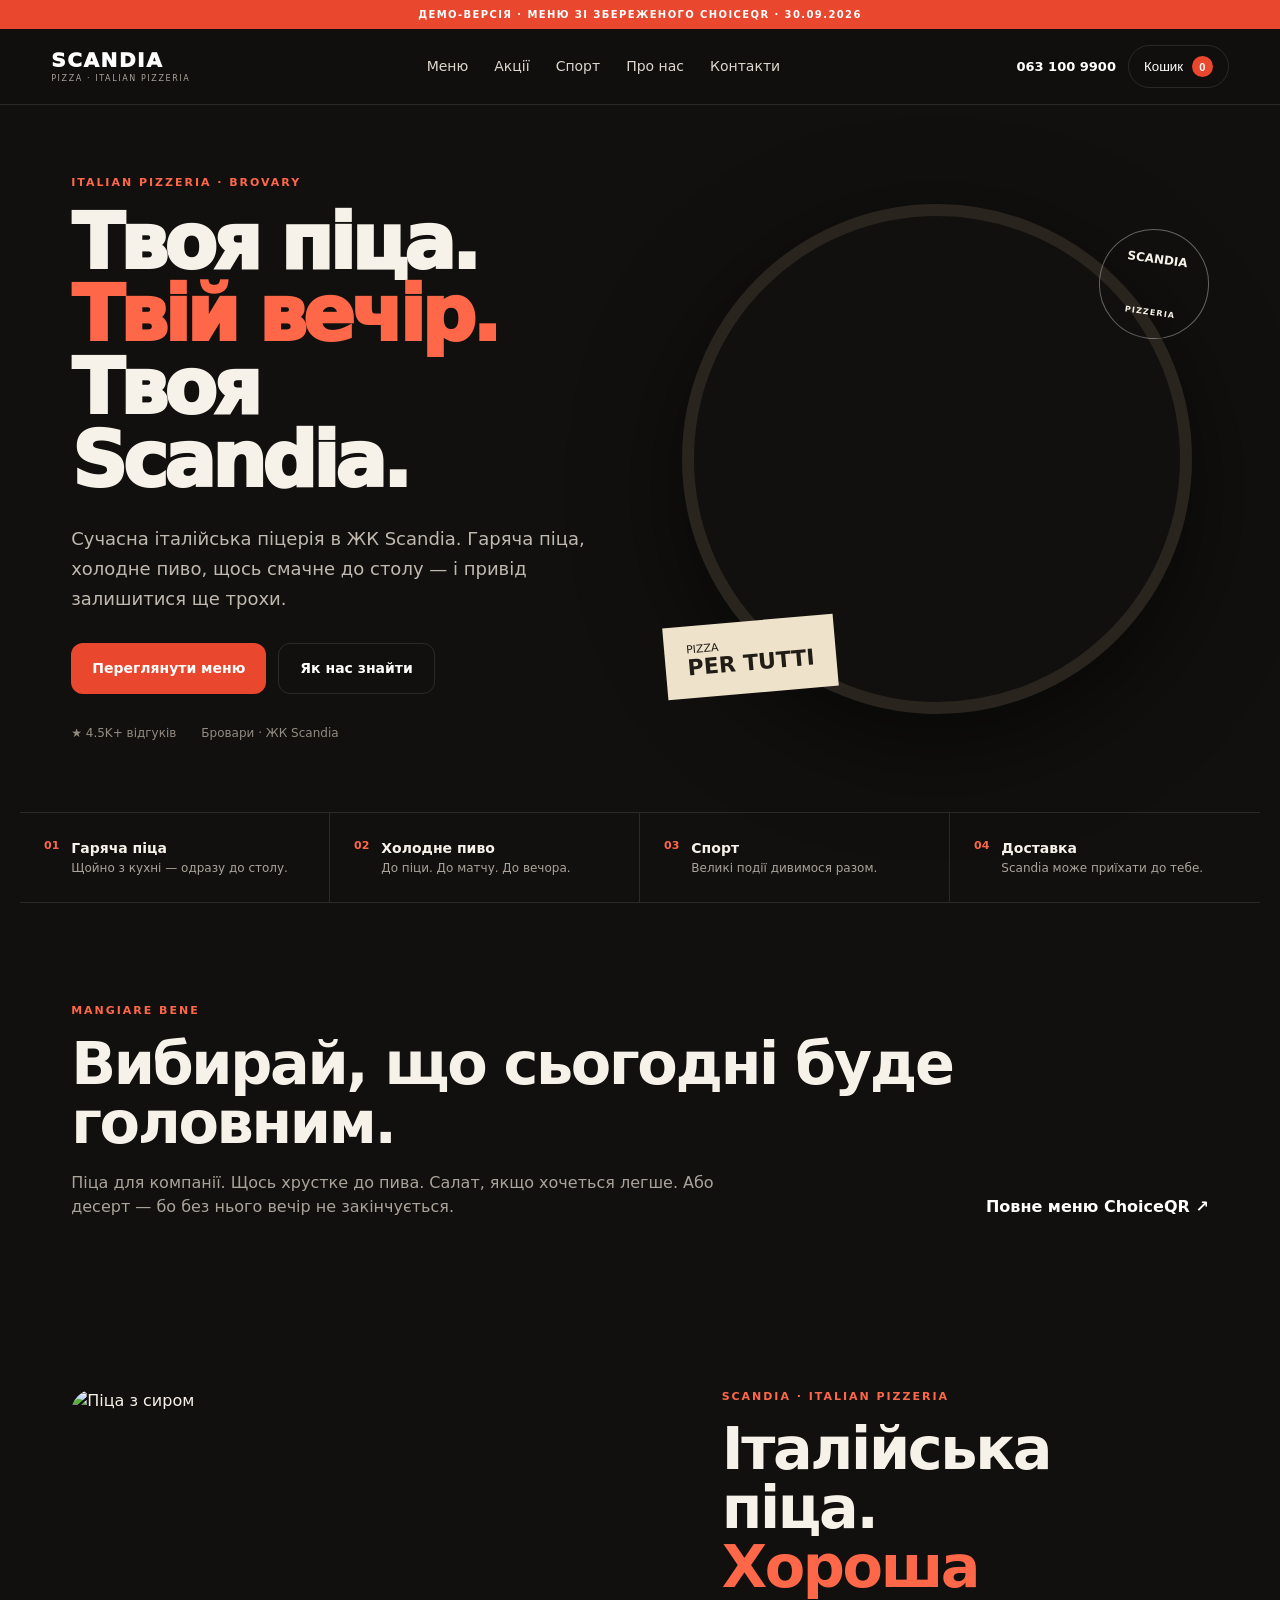
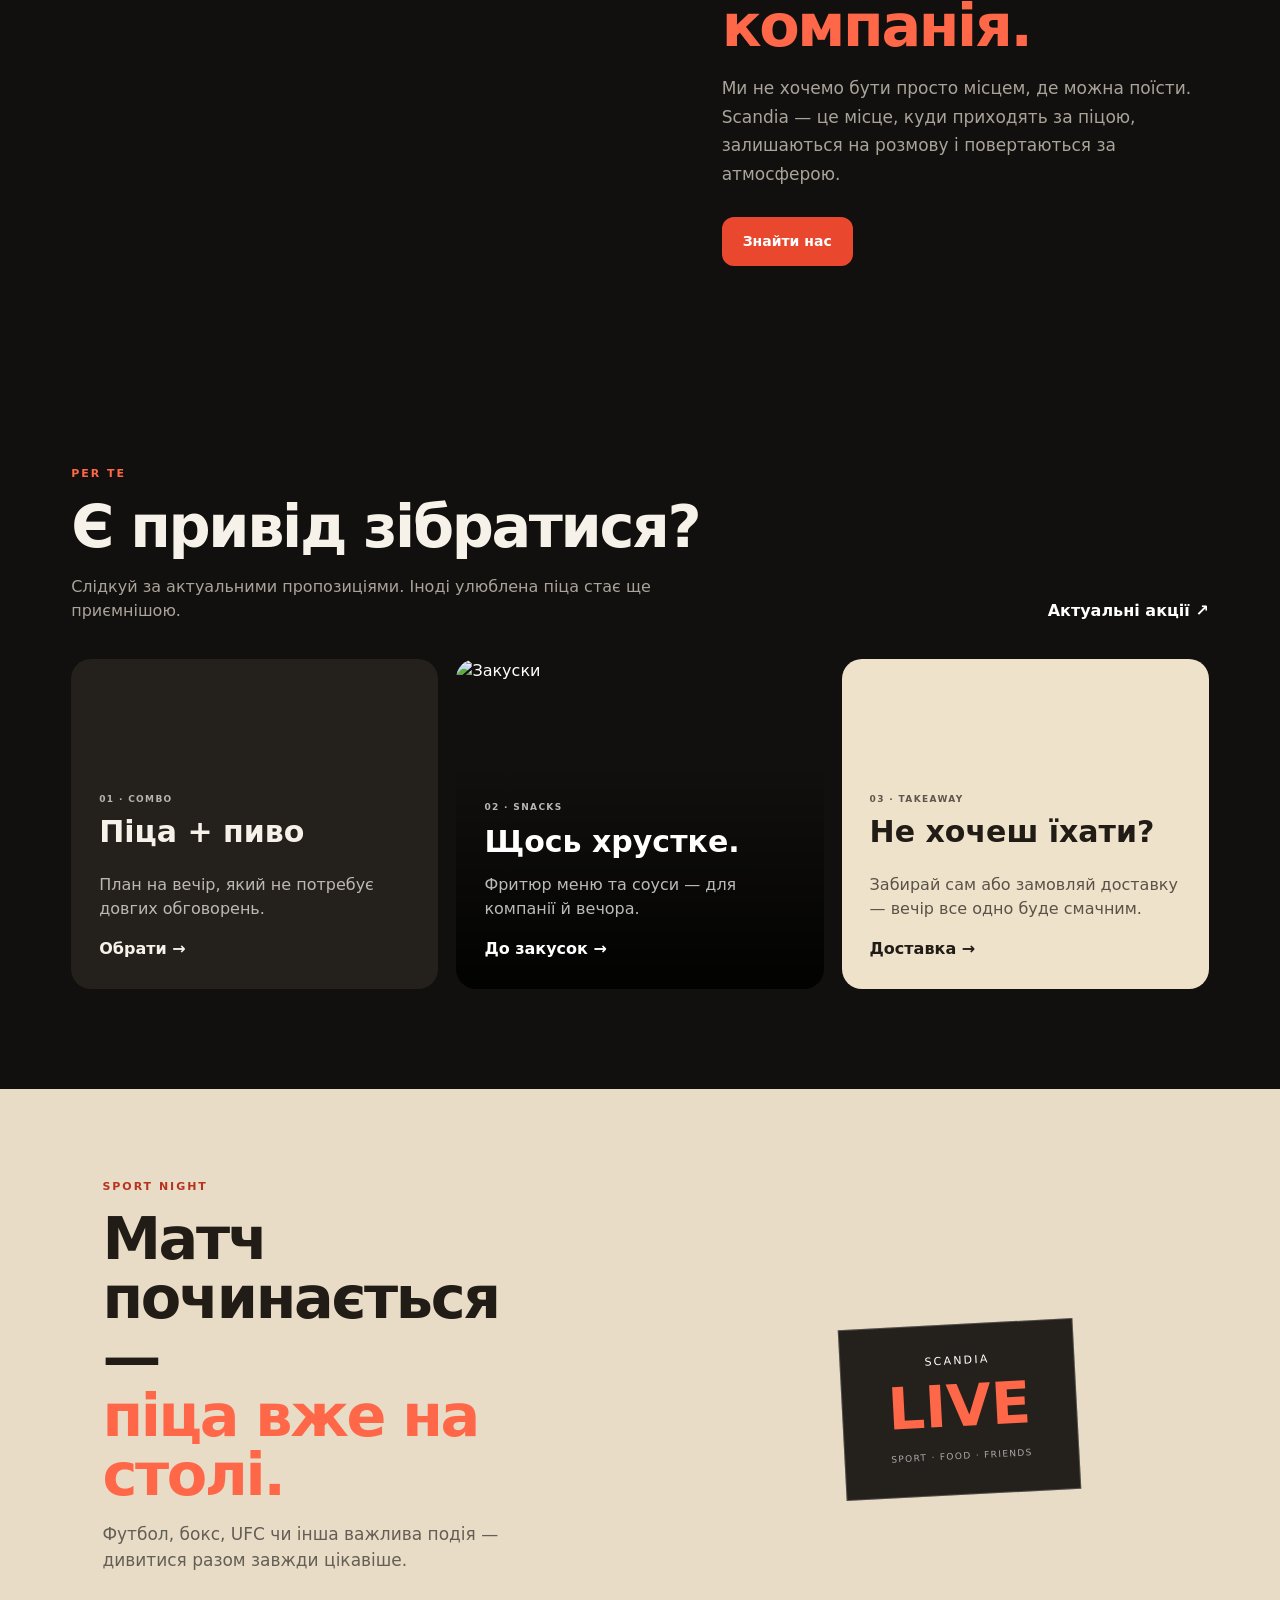
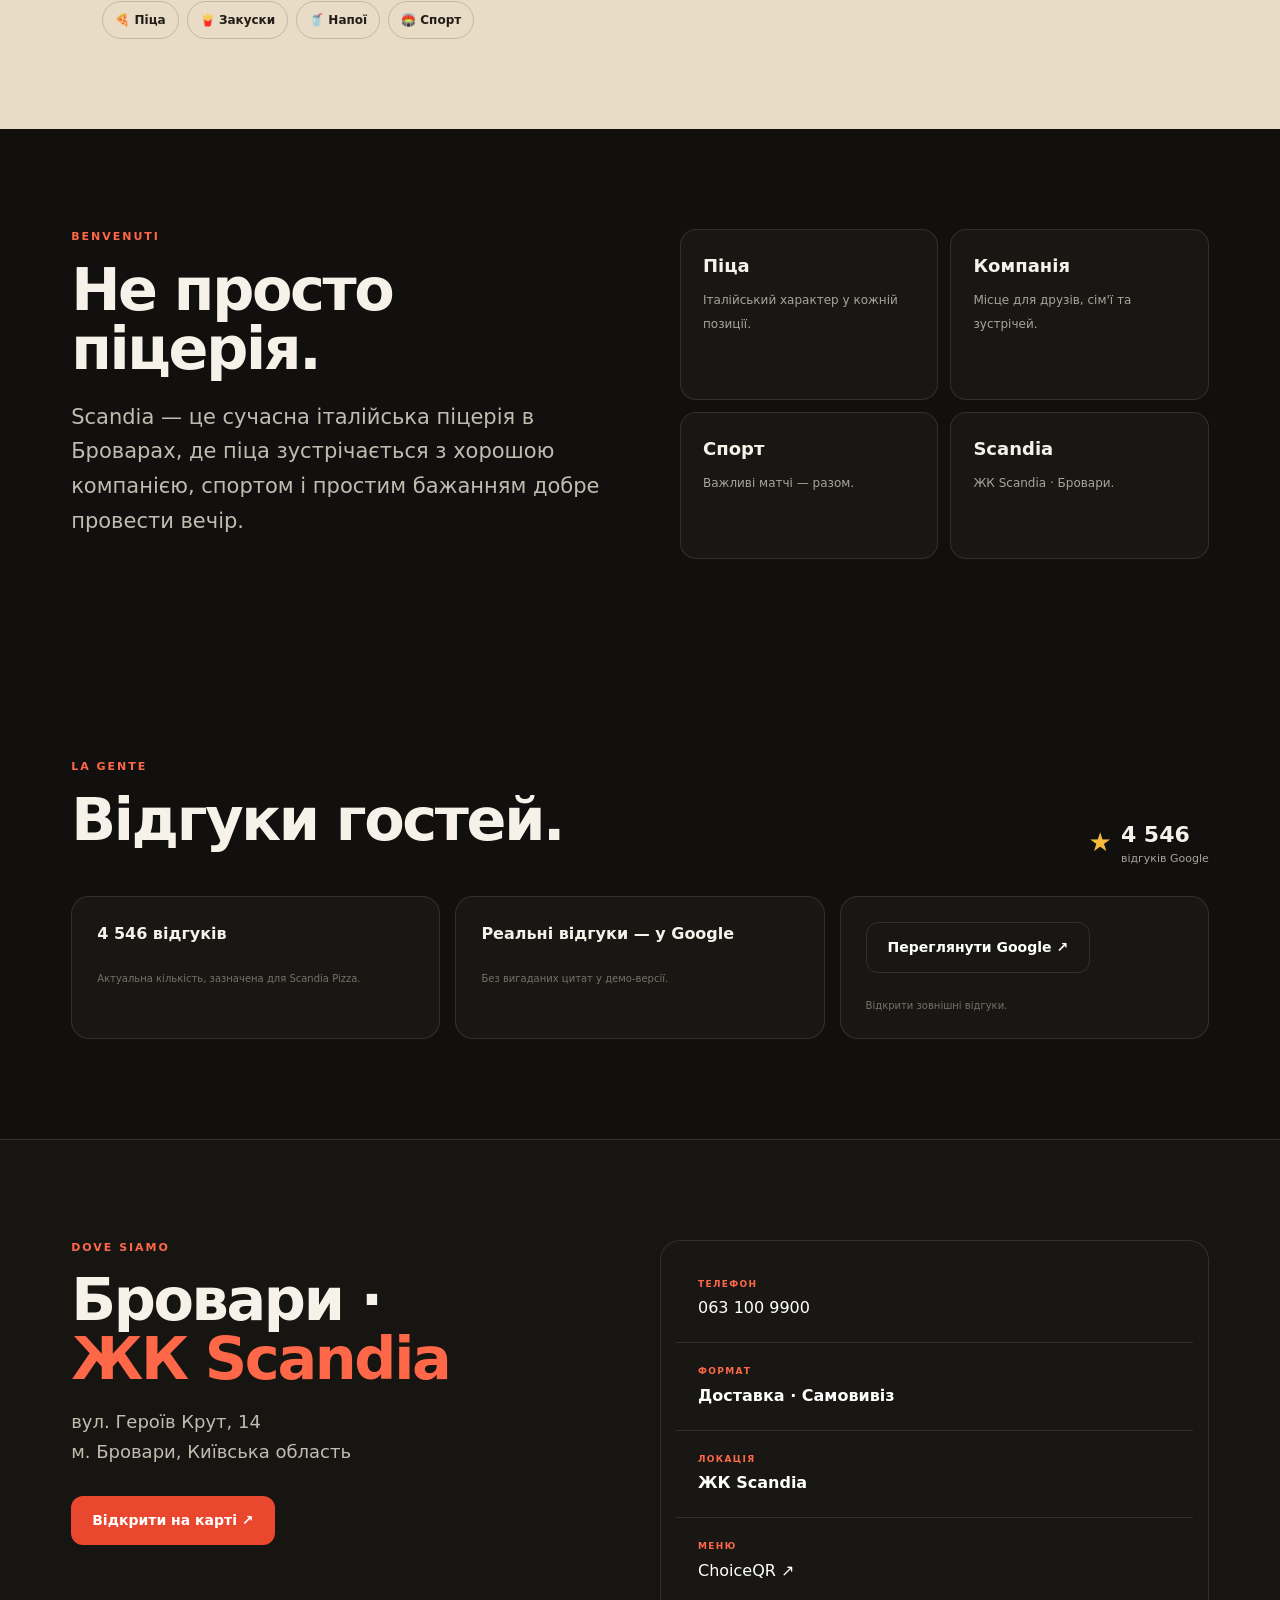
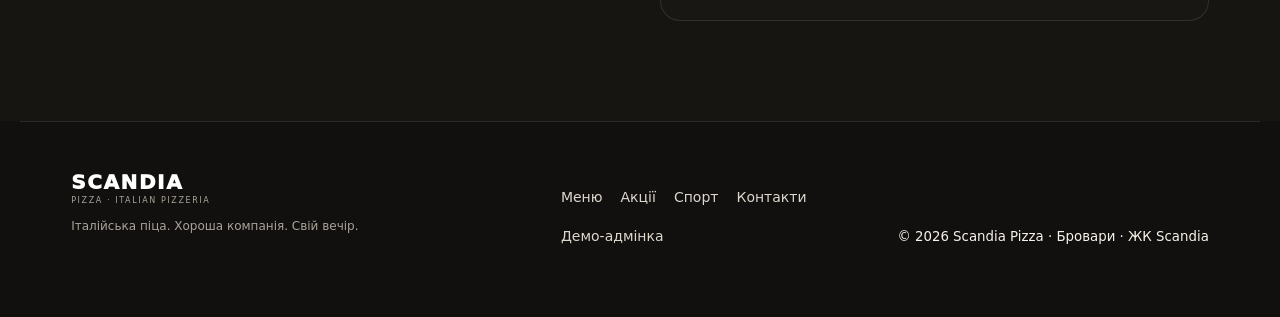
==== index.html @ dc766ed6 "Initial v5 functional demo" ====
<!doctype html>
<html lang="uk">
<head>
<meta charset="utf-8">
<meta name="viewport" content="width=device-width,initial-scale=1">
<meta name="description" content="Scandia Pizza — сучасна італійська піцерія в ЖК Scandia, Бровари. Піца, закуски, пиво, напої, доставка та самовивіз.">
<meta name="theme-color" content="#11100e">
<meta property="og:title" content="Scandia Pizza — італійська піцерія в Броварах">
<meta property="og:description" content="Італійська піца. Хороша компанія. Свій вечір.">
<title>Scandia Pizza — італійська піцерія · Бровари · ЖК Scandia</title>
<link rel="preconnect" href="https://images.unsplash.com">
<link rel="stylesheet" href="style.css">
</head>
<body>
<div class="demo-bar">ДЕМО-ВЕРСІЯ · МЕНЮ ЗІ ЗБЕРЕЖЕНОГО CHOICEQR · 30.09.2026</div>
<header class="site-header">
  <a class="brand" href="#top" aria-label="Scandia Pizza на головну"><span>SCANDIA</span><small>PIZZA · ITALIAN PIZZERIA</small></a>
  <nav class="main-nav" id="main-nav">
    <a href="#menu">Меню</a><a href="#promos">Акції</a><a href="#sport">Спорт</a><a href="#about">Про нас</a><a href="#contacts">Контакти</a>
  </nav>
  <div class="header-actions"><a class="phone" href="tel:+380631009900">063 100 9900</a><button class="cart-btn" id="open-cart">Кошик <b id="cart-count">0</b></button><button class="burger" id="burger" aria-label="Меню">☰</button></div>
</header>
<main id="top">
<section class="hero">
  <div class="hero-copy"><div class="eyebrow">ITALIAN PIZZERIA · BROVARY</div><h1>Твоя піца.<br><em>Твій вечір.</em><br>Твоя Scandia.</h1><p>Сучасна італійська піцерія в ЖК Scandia. Гаряча піца, холодне пиво, щось смачне до столу — і привід залишитися ще трохи.</p><div class="hero-actions"><a class="btn btn-primary" href="#menu">Переглянути меню</a><a class="btn btn-ghost" href="#contacts">Як нас знайти</a></div><div class="hero-meta"><span>★ 4.5K+ відгуків</span><span>Бровари · ЖК Scandia</span></div></div>
  <div class="hero-art"><div class="hero-pizza"><img src="https://images.unsplash.com/photo-1574071318508-1cdbab80d002?auto=format&fit=crop&w=1200&q=88" alt="Італійська піца"></div><div class="hero-note">PIZZA<br><strong>PER TUTTI</strong></div><div class="hero-stamp">SCANDIA<br><span>PIZZERIA</span></div></div>
</section>
<section class="feature-strip"><div><b>01</b><strong>Гаряча піца</strong><span>Щойно з кухні — одразу до столу.</span></div><div><b>02</b><strong>Холодне пиво</strong><span>До піци. До матчу. До вечора.</span></div><div><b>03</b><strong>Спорт</strong><span>Великі події дивимося разом.</span></div><div><b>04</b><strong>Доставка</strong><span>Scandia може приїхати до тебе.</span></div></section>
<section class="section menu-section" id="menu"><div class="section-head"><div><div class="eyebrow">MANGIARE BENE</div><h2>Вибирай, що сьогодні буде головним.</h2><p>Піца для компанії. Щось хрустке до пива. Салат, якщо хочеться легше. Або десерт — бо без нього вечір не закінчується.</p></div><a class="text-link" href="https://scandia-pizza.choiceqr.com/" target="_blank" rel="noopener">Повне меню ChoiceQR ↗</a></div><div class="filters" id="filters"></div><div class="products" id="products"></div></section>
<section class="italian-break"><div class="break-photo"><img src="https://images.unsplash.com/photo-1579751626657-72bc17010498?auto=format&fit=crop&w=1200&q=85" alt="Піца з сиром"></div><div class="break-copy"><div class="eyebrow">SCANDIA · ITALIAN PIZZERIA</div><h2>Італійська піца.<br><em>Хороша компанія.</em></h2><p>Ми не хочемо бути просто місцем, де можна поїсти. Scandia — це місце, куди приходять за піцою, залишаються на розмову і повертаються за атмосферою.</p><a class="btn btn-primary" href="#contacts">Знайти нас</a></div></section>
<section class="section" id="promos"><div class="section-head"><div><div class="eyebrow">PER TE</div><h2>Є привід зібратися?</h2><p>Слідкуй за актуальними пропозиціями. Іноді улюблена піца стає ще приємнішою.</p></div><a class="text-link" href="https://scandia-pizza.choiceqr.com/section:akciyi/cinovi-znizhki" target="_blank" rel="noopener">Актуальні акції ↗</a></div><div class="promo-grid"><article class="promo-card dark"><span>01 · COMBO</span><h3>Піца + пиво</h3><p>План на вечір, який не потребує довгих обговорень.</p><a href="#menu">Обрати →</a></article><article class="promo-card image"><img src="https://images.unsplash.com/photo-1547592180-85f173990554?auto=format&fit=crop&w=900&q=85" alt="Закуски"><div><span>02 · SNACKS</span><h3>Щось хрустке.</h3><p>Фритюр меню та соуси — для компанії й вечора.</p><a href="#menu">До закусок →</a></div></article><article class="promo-card warm"><span>03 · TAKEAWAY</span><h3>Не хочеш їхати?</h3><p>Забирай сам або замовляй доставку — вечір все одно буде смачним.</p><a href="#contacts">Доставка →</a></article></div></section>
<section class="sport" id="sport"><div class="sport-copy"><div class="eyebrow">SPORT NIGHT</div><h2>Матч починається —<br><em>піца вже на столі.</em></h2><p>Футбол, бокс, UFC чи інша важлива подія — дивитися разом завжди цікавіше.</p><div class="sport-list"><span>🍕 Піца</span><span>🍟 Закуски</span><span>🥤 Напої</span><span>🏟️ Спорт</span></div></div><div class="sport-art"><div class="score"><span>SCANDIA</span><b>LIVE</b><small>SPORT · FOOD · FRIENDS</small></div></div></section>
<section class="section about" id="about"><div class="about-grid"><div><div class="eyebrow">BENVENUTI</div><h2>Не просто піцерія.</h2><p class="lead">Scandia — це сучасна італійська піцерія в Броварах, де піца зустрічається з хорошою компанією, спортом і простим бажанням добре провести вечір.</p></div><div class="about-cards"><article><b>Піца</b><span>Італійський характер у кожній позиції.</span></article><article><b>Компанія</b><span>Місце для друзів, сім'ї та зустрічей.</span></article><article><b>Спорт</b><span>Важливі матчі — разом.</span></article><article><b>Scandia</b><span>ЖК Scandia · Бровари.</span></article></div></div></section>
<section class="section reviews"><div class="review-head"><div><div class="eyebrow">LA GENTE</div><h2>Відгуки гостей.</h2></div><div class="rating"><strong>★</strong><b>4 546</b><span>відгуків Google</span></div></div><div class="review-grid"><blockquote><b>4 546 відгуків</b><cite>Актуальна кількість, зазначена для Scandia Pizza.</cite></blockquote><blockquote><b>Реальні відгуки — у Google</b><cite>Без вигаданих цитат у демо-версії.</cite></blockquote><blockquote><a class="btn btn-ghost" href="https://www.google.com/search?q=Scandia+Pizza+Бровари+відгуки" target="_blank" rel="noopener">Переглянути Google ↗</a><cite>Відкрити зовнішні відгуки.</cite></blockquote></div></section>
<section class="contact-section" id="contacts"><div class="contact-copy"><div class="eyebrow">DOVE SIAMO</div><h2>Бровари ·<br><em>ЖК Scandia</em></h2><p class="address">вул. Героїв Крут, 14<br>м. Бровари, Київська область</p><a class="btn btn-primary" href="https://www.google.com/maps/search/?api=1&query=Scandia%20Pizza%2C%20%D0%91%D1%80%D0%BE%D0%B2%D0%B0%D1%80%D0%B8%2C%20%D0%B2%D1%83%D0%BB.%20%D0%93%D0%B5%D1%80%D0%BE%D1%97%D0%B2%20%D0%9A%D1%80%D1%83%D1%82%2C%2014" target="_blank" rel="noopener">Відкрити на карті ↗</a></div><div class="contact-card"><div><span>ТЕЛЕФОН</span><a href="tel:+380631009900">063 100 9900</a></div><div><span>ФОРМАТ</span><strong>Доставка · Самовивіз</strong></div><div><span>ЛОКАЦІЯ</span><strong>ЖК Scandia</strong></div><div><span>МЕНЮ</span><a href="https://scandia-pizza.choiceqr.com/" target="_blank" rel="noopener">ChoiceQR ↗</a></div></div></section>
</main>
<footer><div><a class="brand" href="#top"><span>SCANDIA</span><small>PIZZA · ITALIAN PIZZERIA</small></a><p>Італійська піца. Хороша компанія. Свій вечір.</p></div><div class="footer-links"><a href="#menu">Меню</a><a href="#promos">Акції</a><a href="#sport">Спорт</a><a href="#contacts">Контакти</a><a href="admin.html">Демо-адмінка</a></div><small>© 2026 Scandia Pizza · Бровари · ЖК Scandia</small></footer>
<div class="cart-overlay" id="cart-overlay"></div><aside class="cart" id="cart" aria-label="Кошик"><div class="cart-head"><h3>Ваше замовлення</h3><button id="close-cart" aria-label="Закрити кошик">×</button></div><div id="cart-items" class="cart-items"></div><div class="cart-bottom"><div class="cart-total"><span>Разом</span><strong id="cart-total">0 ₴</strong></div><button class="btn btn-primary full" id="checkout-btn">Оформити замовлення</button><button class="btn btn-ghost full" id="clear-cart">Очистити кошик</button></div></aside>
<div class="modal" id="product-modal" aria-hidden="true"><div class="modal-card product-modal-card"><button class="modal-close" id="close-product-modal" aria-label="Закрити">×</button><div id="product-modal-content"></div></div></div>
<div class="modal" id="checkout-modal" aria-hidden="true"><div class="modal-card"><button class="modal-close" id="close-modal" aria-label="Закрити">×</button><div class="eyebrow">ORDINE</div><h3>Оформлення замовлення</h3><p class="muted">Демо-замовлення зберігається локально в браузері та одразу з'являється в демо-адмінці.</p><form id="order-form"><label>Ім'я<input required name="name" autocomplete="name" placeholder="Ваше ім'я"></label><label>Телефон<input required name="phone" type="tel" inputmode="tel" autocomplete="tel" placeholder="063 000 00 00"></label><label>Спосіб отримання<select name="type" id="order-type"><option value="delivery">Доставка</option><option value="pickup">Самовивіз</option></select></label><div id="delivery-fields"><label>Адреса<input name="address" autocomplete="street-address" placeholder="вул. Героїв Крут, 14"></label><div class="form-grid"><label>Квартира<input name="apartment" inputmode="numeric"></label><label>Поверх<input name="floor" inputmode="numeric"></label></div><label>Домофон<input name="intercom" placeholder="Наприклад, 25#"></label></div><label>Коментар<textarea name="comment" rows="3" placeholder="Побажання до замовлення"></textarea></label><div class="checkout-summary" id="checkout-summary"></div><button class="btn btn-primary full" type="submit">Підтвердити замовлення</button></form><div id="order-success" class="success" hidden></div></div></div>
<script src="app.js"></script>
</body></html>
---- style.css ----
:root{--bg:#11100e;--panel:#191714;--panel2:#211f1b;--text:#f7f2e9;--muted:#aaa39a;--red:#e9472e;--red2:#ff6749;--cream:#efe2cb;--line:rgba(255,255,255,.11);--max:1240px}*{box-sizing:border-box}html{scroll-behavior:smooth}body{margin:0;-webkit-font-smoothing:antialiased;-moz-osx-font-smoothing:grayscale;background:var(--bg);color:var(--text);font-family:"Inter",ui-sans-serif,system-ui,-apple-system,BlinkMacSystemFont,"Segoe UI",sans-serif;line-height:1.5}.demo-bar{background:var(--red);color:#fff;text-align:center;font-size:10px;letter-spacing:.14em;padding:7px 12px;font-weight:800}.site-header{position:sticky;top:0;z-index:30;display:flex;align-items:center;justify-content:space-between;gap:24px;padding:16px 4vw;background:rgba(17,16,14,.9);backdrop-filter:blur(16px);border-bottom:1px solid var(--line)}.brand{display:flex;flex-direction:column;color:#fff;text-decoration:none;line-height:1}.brand span{font-weight:950;letter-spacing:.08em;font-size:20px}.brand small{font-size:8px;letter-spacing:.2em;color:var(--muted);margin-top:5px}.main-nav{display:flex;gap:26px}.main-nav a,.footer-links a{color:#ddd7ce;text-decoration:none;font-size:14px}.main-nav a:hover,.footer-links a:hover{color:#fff}.header-actions{display:flex;align-items:center;gap:12px}.phone{color:#fff;text-decoration:none;font-weight:700;font-size:13px}.cart-btn,.burger{border:1px solid var(--line);background:transparent;color:#fff;border-radius:999px;padding:10px 15px;cursor:pointer}.cart-btn b{display:inline-grid;place-items:center;min-width:21px;height:21px;background:var(--red);border-radius:50%;font-size:11px;margin-left:5px}.burger{display:none}.hero{max-width:var(--max);margin:auto;min-height:690px;padding:70px 4vw;display:grid;grid-template-columns:1fr 1fr;align-items:center;gap:50px}.eyebrow{font-size:11px;letter-spacing:.18em;font-weight:900;color:var(--red2);text-transform:uppercase;margin-bottom:15px}.hero h1{font-size:clamp(50px,6vw,88px);line-height:.95;letter-spacing:-.055em;margin:0 0 26px;font-weight:950}.hero h1 em,h2 em{color:var(--red2);font-style:normal}.hero p{max-width:610px;color:#c0b9af;font-size:18px;line-height:1.65}.hero-actions{display:flex;gap:12px;flex-wrap:wrap;margin:30px 0}.btn{display:inline-flex;justify-content:center;align-items:center;border:0;border-radius:12px;padding:14px 21px;font-weight:850;text-decoration:none;cursor:pointer;font-size:14px}.btn-primary{background:var(--red);color:#fff}.btn-primary:hover{background:var(--red2)}.btn-ghost{border:1px solid var(--line);background:transparent;color:#fff}.hero-meta{display:flex;gap:25px;color:#928b82;font-size:12px}.hero-art{position:relative;min-height:520px;display:grid;place-items:center}.hero-pizza{width:min(510px,95%);aspect-ratio:1;border-radius:50%;overflow:hidden;box-shadow:0 30px 100px rgba(0,0,0,.55);border:12px solid #29241d}.hero-pizza img{width:100%;height:100%;object-fit:cover}.hero-note{position:absolute;bottom:25px;left:0;background:var(--cream);color:#211c16;padding:18px 22px;transform:rotate(-5deg);font-size:11px;line-height:1.1}.hero-note strong{font-size:22px}.hero-stamp{position:absolute;top:30px;right:0;width:110px;height:110px;border:1px solid rgba(255,255,255,.35);border-radius:50%;display:grid;place-items:center;text-align:center;font-weight:900;font-size:12px;transform:rotate(8deg)}.hero-stamp span{font-size:8px;letter-spacing:.15em}.feature-strip{border-top:1px solid var(--line);border-bottom:1px solid var(--line);display:grid;grid-template-columns:repeat(4,1fr);max-width:var(--max);margin:auto}.feature-strip>div{padding:25px 24px;border-right:1px solid var(--line);display:grid;grid-template-columns:auto 1fr;column-gap:12px}.feature-strip>div:last-child{border:0}.feature-strip b{color:var(--red2);font-size:11px}.feature-strip strong{font-size:14px}.feature-strip span{grid-column:2;color:var(--muted);font-size:12px}.section{max-width:var(--max);margin:auto;padding:100px 4vw}.section-head{display:flex;justify-content:space-between;gap:30px;align-items:end;margin-bottom:36px}.section h2,.italian-break h2,.sport h2,.contact-section h2{font-size:clamp(38px,4.6vw,62px);line-height:1;letter-spacing:-.04em;margin:0 0 18px}.section-head p{max-width:670px;color:var(--muted);margin:0}.text-link{color:#fff;text-decoration:none;font-weight:800;white-space:nowrap}.filters{display:flex;gap:8px;overflow:auto;padding-bottom:12px;margin-bottom:22px}.filter{white-space:nowrap;border:1px solid var(--line);background:transparent;color:#cfc8be;padding:10px 16px;border-radius:999px;cursor:pointer}.filter.active{background:var(--cream);color:#1b1814;border-color:var(--cream)}.products{display:grid;grid-template-columns:repeat(4,1fr);gap:18px}.product{background:var(--panel);border:1px solid var(--line);border-radius:18px;overflow:hidden;display:flex;flex-direction:column}.product-img{position:relative;aspect-ratio:1/0.78;overflow:hidden}.product-img img{width:100%;height:100%;object-fit:cover;transition:transform .4s}.product:hover img{transform:scale(1.04)}.badge{position:absolute;left:12px;top:12px;background:var(--red);padding:6px 9px;border-radius:999px;font-size:9px;font-weight:900}.product-body{padding:17px}.product-cat{color:var(--red2);font-size:9px;letter-spacing:.14em;font-weight:900;text-transform:uppercase}.product h3{margin:6px 0;font-size:18px}.product p{font-size:12px;color:var(--muted);min-height:38px;margin:0 0 14px}.product-foot{display:flex;justify-content:space-between;align-items:center}.price{font-size:17px;font-weight:900}.add{border:0;background:var(--cream);color:#211c16;border-radius:9px;padding:9px 12px;font-weight:850;cursor:pointer}.italian-break{max-width:var(--max);margin:0 auto;padding:0 4vw 100px;display:grid;grid-template-columns:1.1fr .9fr;gap:55px;align-items:center}.break-photo{aspect-ratio:1.25;border-radius:24px;overflow:hidden}.break-photo img{width:100%;height:100%;object-fit:cover}.break-copy p{color:var(--muted);font-size:17px;line-height:1.7;margin-bottom:28px}.promo-grid{display:grid;grid-template-columns:1fr 1fr 1fr;gap:18px}.promo-card{min-height:330px;border-radius:20px;padding:28px;position:relative;overflow:hidden;display:flex;flex-direction:column;justify-content:flex-end}.promo-card.dark{background:#24211d}.promo-card.warm{background:var(--cream);color:#211c16}.promo-card.image{padding:0;color:#fff}.promo-card.image img{position:absolute;inset:0;width:100%;height:100%;object-fit:cover}.promo-card.image div{position:relative;z-index:1;padding:28px;background:linear-gradient(transparent,rgba(0,0,0,.88))}.promo-card span{font-size:9px;letter-spacing:.15em;font-weight:900;opacity:.7}.promo-card h3{font-size:30px;line-height:1;margin:10px 0}.promo-card p{color:inherit;opacity:.72}.promo-card a{color:inherit;font-weight:850;text-decoration:none}.sport{background:#e8dcc7;color:#211c16;display:grid;grid-template-columns:1fr 1fr;min-height:540px}.sport-copy{padding:90px 8vw}.sport-copy .eyebrow{color:#b73320}.sport-copy p{max-width:560px;color:#655e55;font-size:17px}.sport-list{display:flex;gap:8px;flex-wrap:wrap;margin-top:28px}.sport-list span{border:1px solid rgba(33,28,22,.18);padding:9px 12px;border-radius:999px;font-size:12px;font-weight:800}.sport-art{background:url('https://images.unsplash.com/photo-1461896836934-ffe607ba8211?auto=format&fit=crop&w=1200&q=80') center/cover;display:grid;place-items:center}.score{background:rgba(15,14,12,.9);color:#fff;border:1px solid rgba(255,255,255,.2);padding:28px 45px;text-align:center;transform:rotate(-3deg)}.score span{display:block;font-size:11px;letter-spacing:.2em}.score b{display:block;font-size:58px;line-height:1;color:var(--red2);margin:7px 0}.score small{font-size:9px;letter-spacing:.15em;color:#aaa}.about-grid{display:grid;grid-template-columns:1fr 1fr;gap:80px}.lead{font-size:21px;color:#c2bbb1;line-height:1.65}.about-cards{display:grid;grid-template-columns:1fr 1fr;gap:12px}.about-cards article{background:var(--panel);border:1px solid var(--line);border-radius:16px;padding:22px}.about-cards b{display:block;font-size:18px;margin-bottom:8px}.about-cards span{font-size:12px;color:var(--muted)}.review-head{display:flex;justify-content:space-between;align-items:end;margin-bottom:28px}.rating{display:grid;grid-template-columns:auto auto;gap:0 9px;align-items:center}.rating strong{color:#f6b93b;font-size:26px;grid-row:span 2}.rating b{font-size:22px}.rating span{font-size:11px;color:var(--muted)}.review-grid{display:grid;grid-template-columns:repeat(3,1fr);gap:15px}.review-grid blockquote{margin:0;background:var(--panel);border:1px solid var(--line);border-radius:18px;padding:25px;font-size:16px}.review-grid cite{display:block;margin-top:25px;color:#777067;font-size:10px;font-style:normal}.contact-section{display:grid;grid-template-columns:1fr 1fr;gap:40px;background:#171512;border-top:1px solid var(--line);padding:100px max(4vw,calc((100vw - var(--max))/2 + 4vw));}.address{font-size:18px;color:#c3bbb0;line-height:1.7;margin-bottom:28px}.contact-card{background:var(--panel);border:1px solid var(--line);border-radius:20px;padding:15px}.contact-card>div{padding:22px;border-bottom:1px solid var(--line)}.contact-card>div:last-child{border:0}.contact-card span{display:block;font-size:9px;letter-spacing:.15em;color:var(--red2);font-weight:900;margin-bottom:5px}.contact-card strong,.contact-card a{font-size:16px;color:#fff;text-decoration:none}footer{border-top:1px solid var(--line);max-width:var(--max);margin:auto;padding:50px 4vw 70px;display:grid;grid-template-columns:1.5fr 1fr auto;gap:30px;align-items:end}footer p{color:var(--muted);font-size:12px}.footer-links{display:flex;gap:18px;flex-wrap:wrap}.cart-overlay{position:fixed;inset:0;background:rgba(0,0,0,.65);z-index:49;display:none}.cart-overlay.show{display:block}.cart{position:fixed;right:0;top:0;height:100dvh;width:min(430px,100%);background:#181613;z-index:50;transform:translateX(105%);transition:transform .3s;display:flex;flex-direction:column;border-left:1px solid var(--line)}.cart.open{transform:translateX(0)}.cart-head{display:flex;justify-content:space-between;padding:22px;border-bottom:1px solid var(--line)}.cart-head h3{margin:0}.cart-head button,.modal-close{background:none;border:0;color:#fff;font-size:28px;cursor:pointer}.cart-items{flex:1;overflow:auto;padding:18px}.cart-item{display:grid;grid-template-columns:72px 1fr;gap:12px;padding:12px 0;border-bottom:1px solid var(--line)}.cart-item img{width:72px;height:60px;object-fit:cover;border-radius:10px}.cart-item strong{display:block}.cart-item small{color:var(--muted)}.qty{display:flex;gap:10px;align-items:center;margin-top:7px}.qty button{width:27px;height:27px;border-radius:50%;border:1px solid var(--line);background:transparent;color:#fff}.cart-bottom{padding:20px;border-top:1px solid var(--line)}.cart-total{display:flex;justify-content:space-between;font-size:18px;margin-bottom:15px}.full{width:100%;margin-top:8px}.empty{padding:60px 10px;text-align:center;color:var(--muted)}.modal{position:fixed;inset:0;background:rgba(0,0,0,.72);z-index:60;display:none;place-items:center;padding:20px}.modal.show{display:grid}.modal-card{width:min(520px,100%);background:#1a1815;border:1px solid var(--line);border-radius:20px;padding:30px;position:relative}.modal-card h3{font-size:30px;margin:0 0 8px}.modal-close{position:absolute;right:16px;top:12px}.muted{color:var(--muted);font-size:12px}form label{display:block;font-size:11px;font-weight:800;margin:15px 0}input,select,textarea{display:block;width:100%;margin-top:7px;background:#11100e;color:#fff;border:1px solid var(--line);border-radius:10px;padding:12px;font:inherit}textarea{resize:vertical}.success{margin-top:20px;padding:15px;border-radius:12px;background:rgba(52,180,110,.12);border:1px solid rgba(52,180,110,.3);font-size:13px}.success a{color:#fff}.hidden{display:none}@media(max-width:1050px){.products{grid-template-columns:repeat(3,1fr)}.main-nav{gap:14px}.phone{display:none}}@media(max-width:760px){.site-header{padding:13px 18px}.main-nav{position:absolute;top:100%;left:0;right:0;background:#171512;display:none;flex-direction:column;padding:20px;border-bottom:1px solid var(--line)}.main-nav.show{display:flex}.burger{display:block}.hero{grid-template-columns:1fr;padding:55px 20px 70px;min-height:auto}.hero h1{font-size:56px}.hero-art{min-height:350px}.hero-note{left:10px}.feature-strip{grid-template-columns:1fr 1fr}.feature-strip>div{border-bottom:1px solid var(--line)}.section,.italian-break{padding:70px 20px}.section-head{display:block}.text-link{display:inline-block;margin-top:18px}.products{grid-template-columns:1fr 1fr;gap:10px}.product-body{padding:13px}.product h3{font-size:15px}.product p{font-size:11px}.add{padding:8px 9px;font-size:11px}.italian-break,.sport,.contact-section,.about-grid{grid-template-columns:1fr}.break-photo{order:2}.promo-grid,.review-grid{grid-template-columns:1fr}.promo-card{min-height:260px}.sport-copy{padding:70px 20px}.sport-art{min-height:380px}.about-cards{gap:8px}.review-head{align-items:start;gap:20px}.contact-section{padding:70px 20px}footer{grid-template-columns:1fr;padding:45px 20px}.footer-links{order:3}.hero-meta{flex-direction:column;gap:7px}}@media(max-width:430px){.products{grid-template-columns:1fr}.hero h1{font-size:48px}.header-actions{gap:6px}.cart-btn{padding:9px 11px}.hero-art{min-height:300px}}

/* Functional layer — appended only; existing v5 design remains the baseline. */
.no-scroll{overflow:hidden}.product{cursor:pointer}.product:focus-visible{outline:2px solid var(--red);outline-offset:3px}.product-badges{position:absolute;left:12px;bottom:12px;display:flex;gap:5px;flex-wrap:wrap}.product-badges .badge{position:static}.cart-item-main{min-width:0}.remove-item{border:0;background:none;color:var(--muted);font:inherit;font-size:11px;cursor:pointer;margin-left:8px}.remove-item:hover{color:#fff}.image-placeholder{height:100%;min-height:180px;background:var(--panel2)}.product-modal-card{max-width:860px}.product-modal-grid{display:grid;grid-template-columns:minmax(260px,.9fr) 1.1fr;gap:28px;align-items:center}.product-modal-image{width:100%;aspect-ratio:1/1;object-fit:cover;border-radius:14px}.product-modal-card h3{font-size:34px;line-height:1.05;margin:8px 0 14px}.modal-tags{display:flex;gap:6px;flex-wrap:wrap;margin-bottom:16px}.modal-tags span{border:1px solid var(--line);border-radius:999px;padding:5px 9px;font-size:11px;color:var(--muted)}.modal-description{color:var(--muted);font-size:14px;line-height:1.7}.modal-price{font-size:25px;font-weight:800;margin:20px 0}.modal-actions{display:flex;gap:10px;flex-wrap:wrap}.checkout-summary{margin:8px 0 16px;padding:12px 14px;border:1px solid var(--line);border-radius:10px;background:rgba(255,255,255,.025)}.form-grid{display:grid;grid-template-columns:1fr 1fr;gap:10px}.empty-menu{grid-column:1/-1;padding:50px;text-align:center;color:var(--muted)}
.admin-main{min-height:65vh}.admin-head-section{padding-top:55px}.admin-actions{display:flex;gap:8px;flex-wrap:wrap}.admin-stats{display:grid;grid-template-columns:repeat(4,1fr);gap:10px;margin:28px 0}.admin-stats article{background:var(--panel);border:1px solid var(--line);padding:18px;border-radius:12px}.admin-stats b{display:block;font-size:25px}.admin-stats span{display:block;color:var(--muted);font-size:11px;text-transform:uppercase;letter-spacing:.08em;margin-top:5px}.admin-toolbar{display:grid;grid-template-columns:1fr 220px;gap:10px;margin-bottom:16px}.admin-toolbar input,.admin-toolbar select,.order-actions select{width:100%;background:#11100e;color:var(--text);border:1px solid var(--line);border-radius:9px;padding:12px 13px;font:inherit}.orders-list{display:grid;gap:10px}.order-card{background:var(--panel);border:1px solid var(--line);border-radius:14px;overflow:hidden}.order-main{padding:18px}.order-top{display:flex;justify-content:space-between;gap:15px;align-items:center;margin-bottom:16px}.order-top time{color:var(--muted);font-size:12px}.order-grid{display:grid;grid-template-columns:1fr 1.4fr 1.5fr .7fr;gap:18px}.order-grid>div{min-width:0}.order-grid span{display:block;color:var(--muted);font-size:9px;letter-spacing:.12em;margin-bottom:6px}.order-grid b,.order-grid a{display:block;color:var(--text);font-size:14px}.order-grid a{margin-top:3px}.order-grid p{margin:0;color:var(--muted);font-size:12px;line-height:1.5}.order-grid small{display:block;color:var(--muted);margin-top:7px}.order-total{font-size:18px!important}.order-actions{border-top:1px solid var(--line);padding:12px 18px;display:flex;align-items:end;justify-content:flex-end;gap:8px}.order-actions label{width:220px;font-size:9px;letter-spacing:.1em;color:var(--muted)}.order-actions select{margin-top:5px}.admin-empty{padding:60px;text-align:center;color:var(--muted);border:1px dashed var(--line);border-radius:12px}
@media(max-width:800px){.product-modal-grid{grid-template-columns:1fr}.product-modal-card h3{font-size:27px}.admin-stats{grid-template-columns:1fr 1fr}.admin-toolbar{grid-template-columns:1fr}.order-grid{grid-template-columns:1fr 1fr}.order-actions{align-items:stretch;flex-direction:column}.order-actions label{width:100%}}
@media(max-width:500px){.form-grid{grid-template-columns:1fr}.admin-stats{grid-template-columns:1fr}.order-grid{grid-template-columns:1fr}.order-top{align-items:flex-start;flex-direction:column}.product-modal-card{padding:20px}}
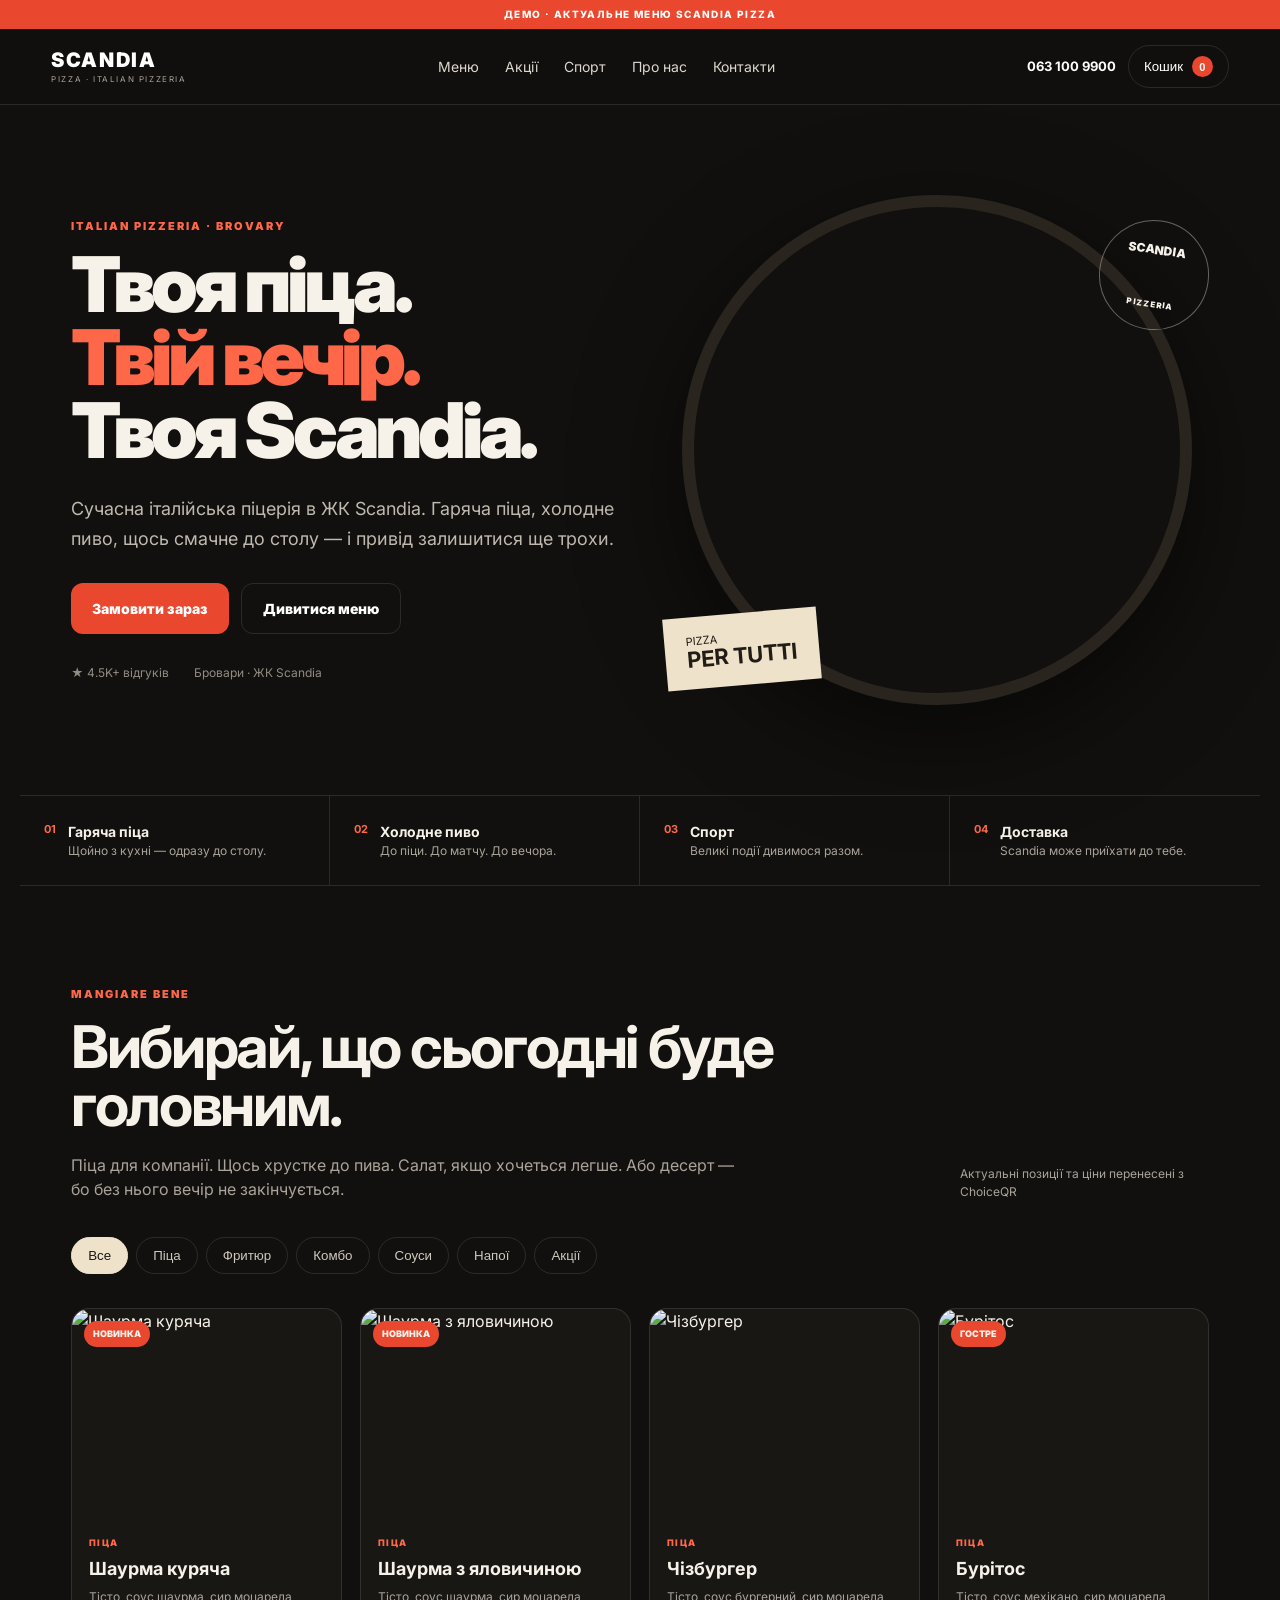
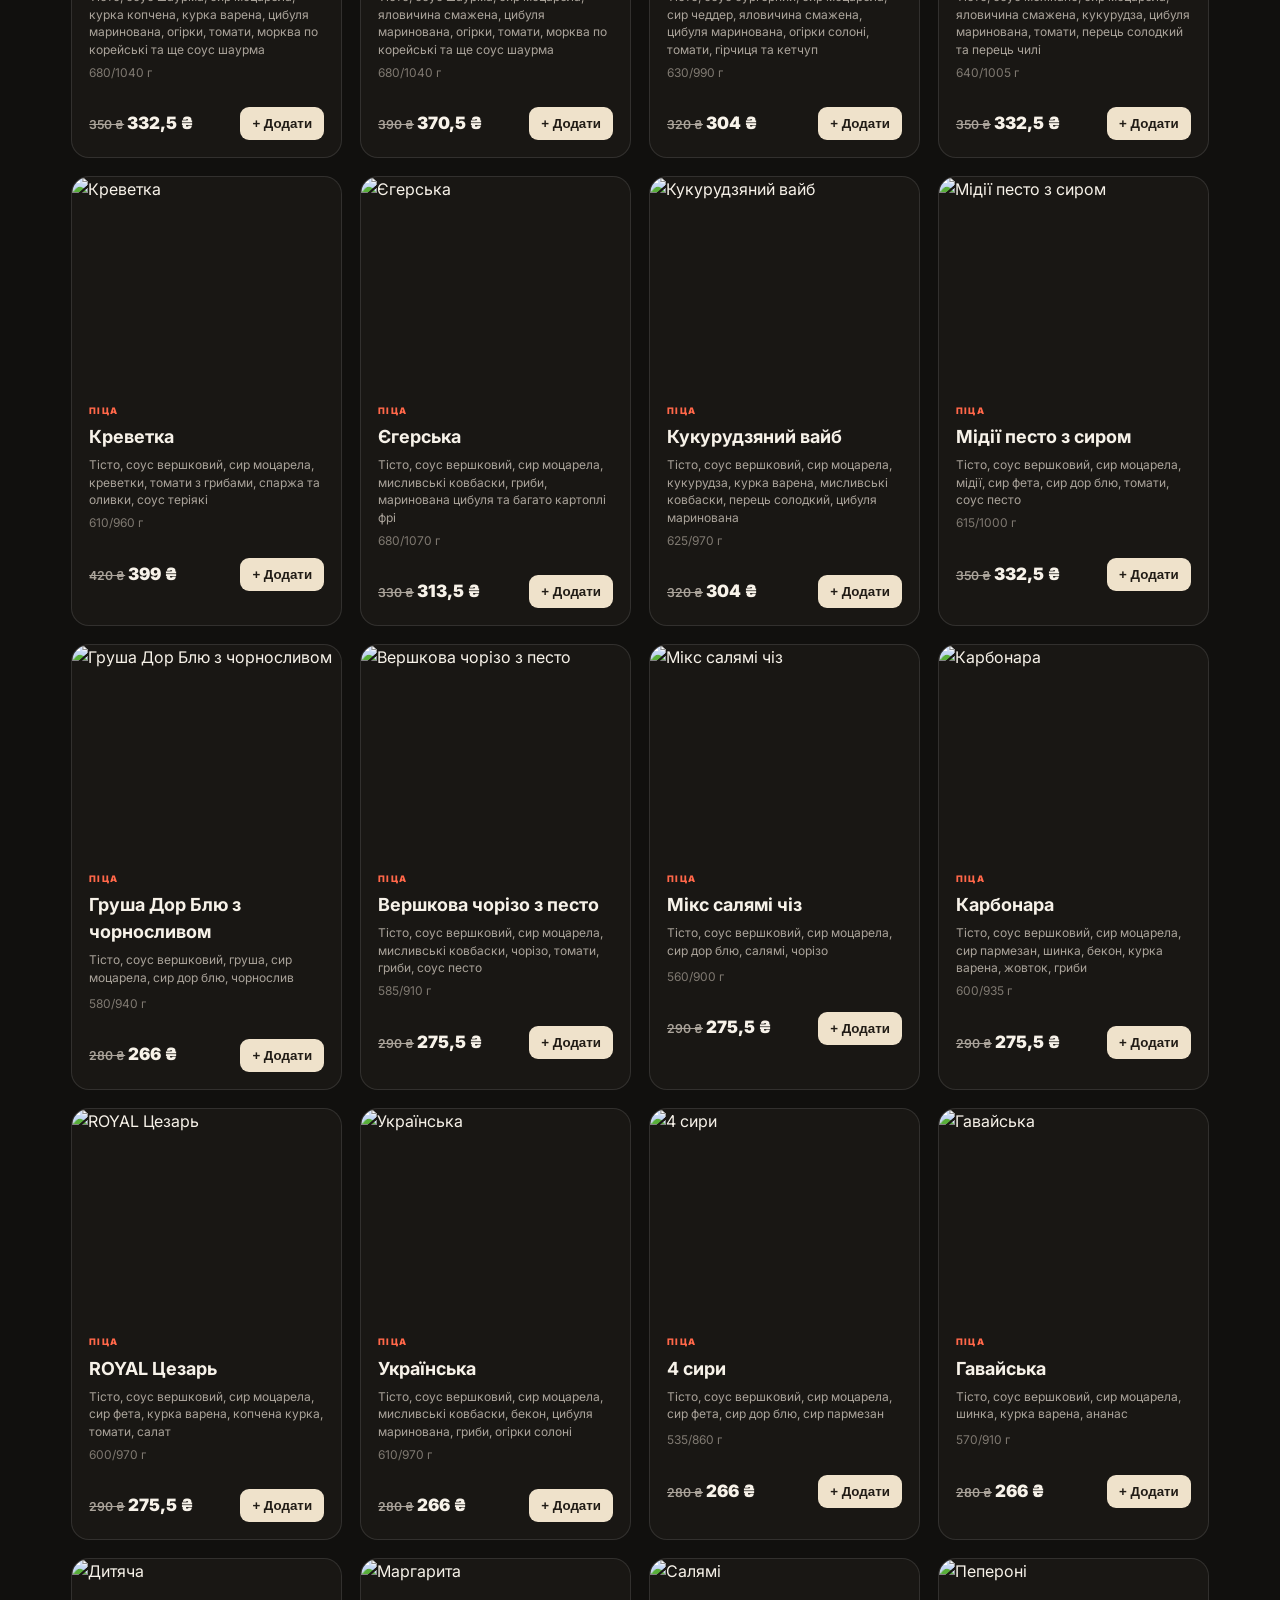
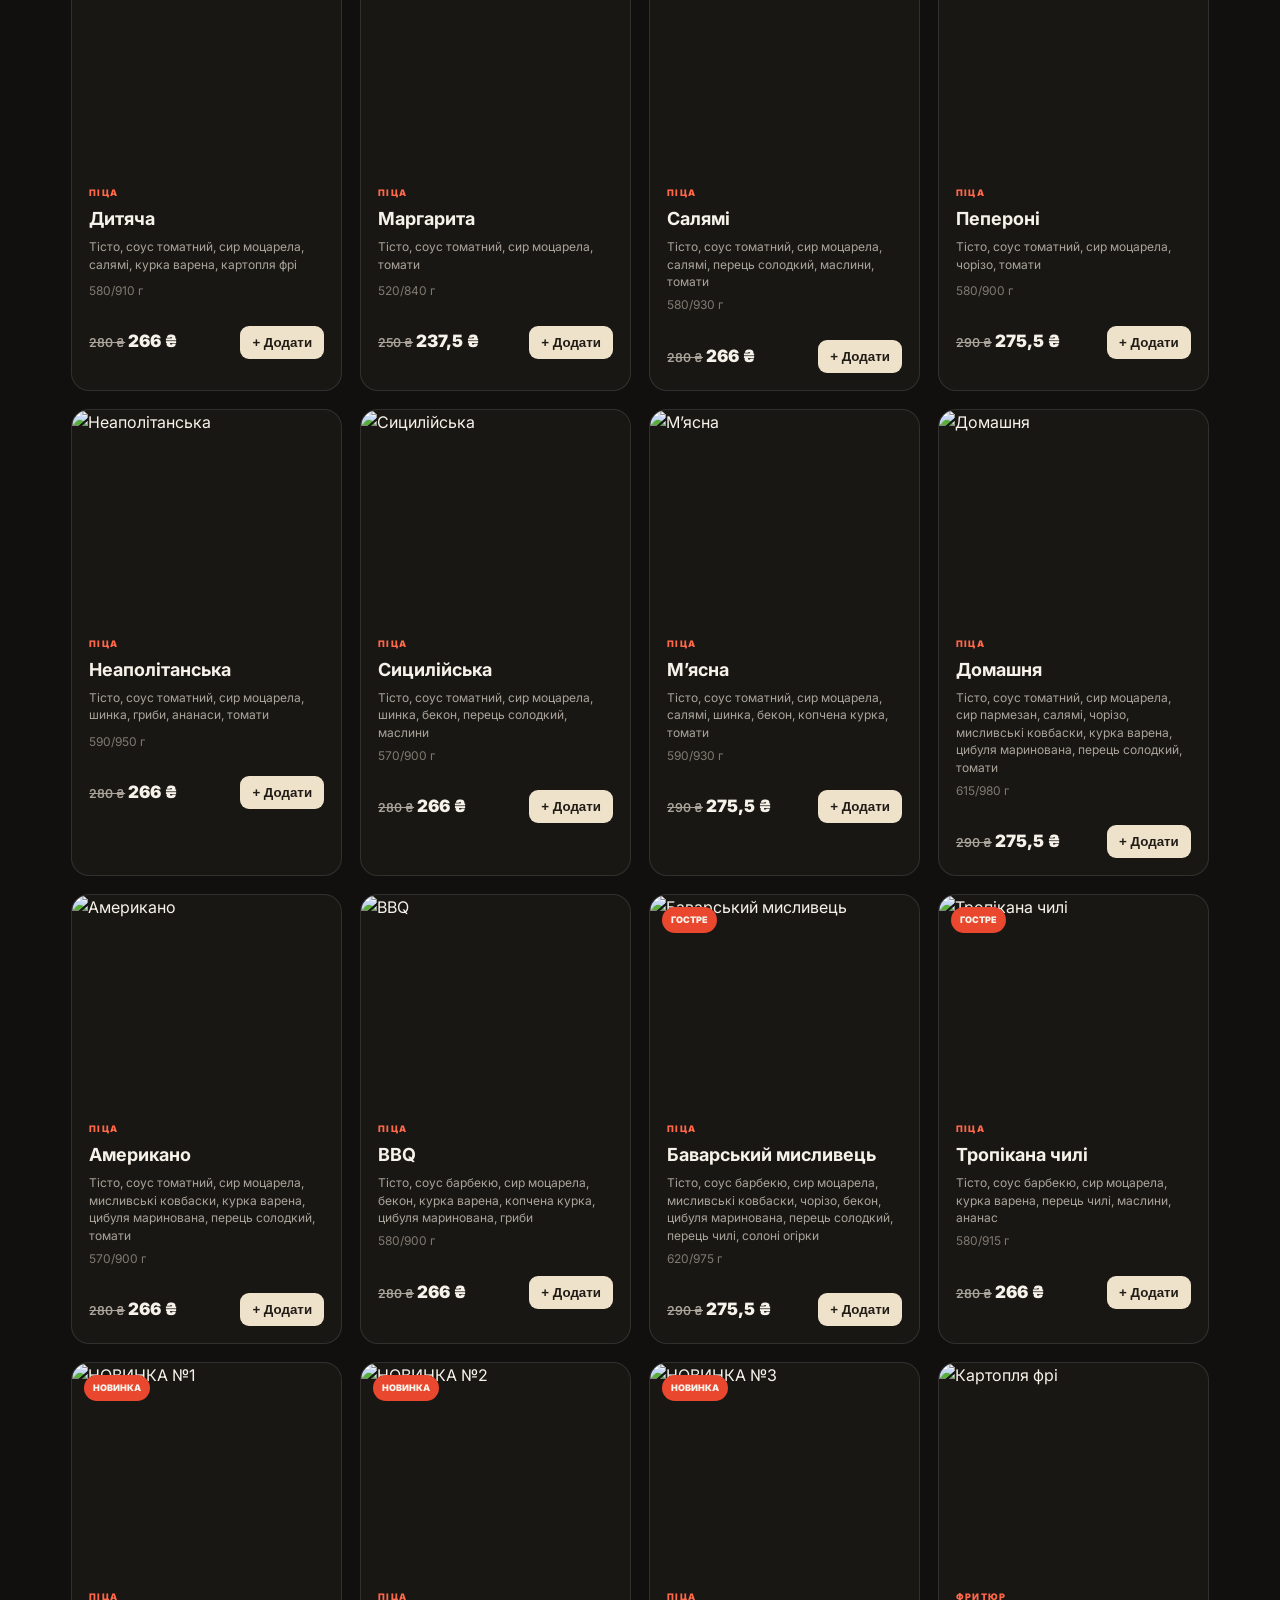
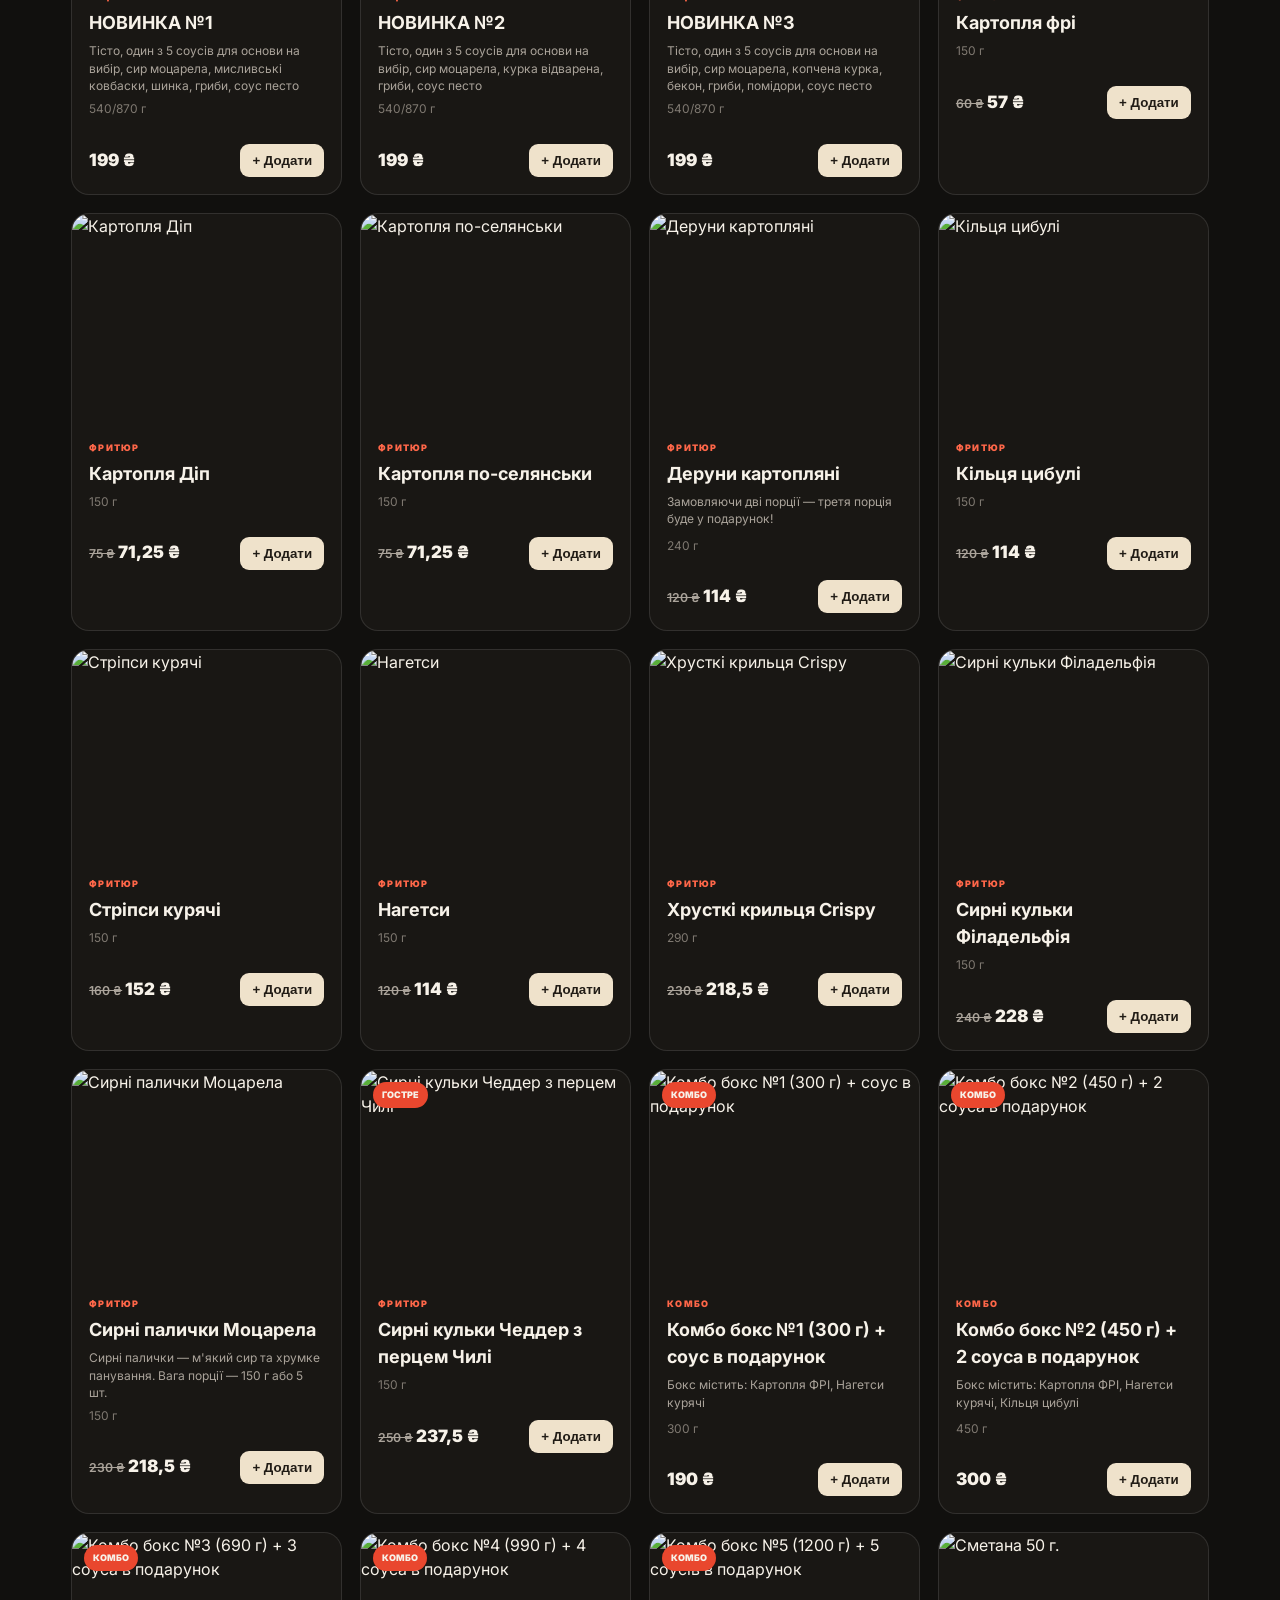
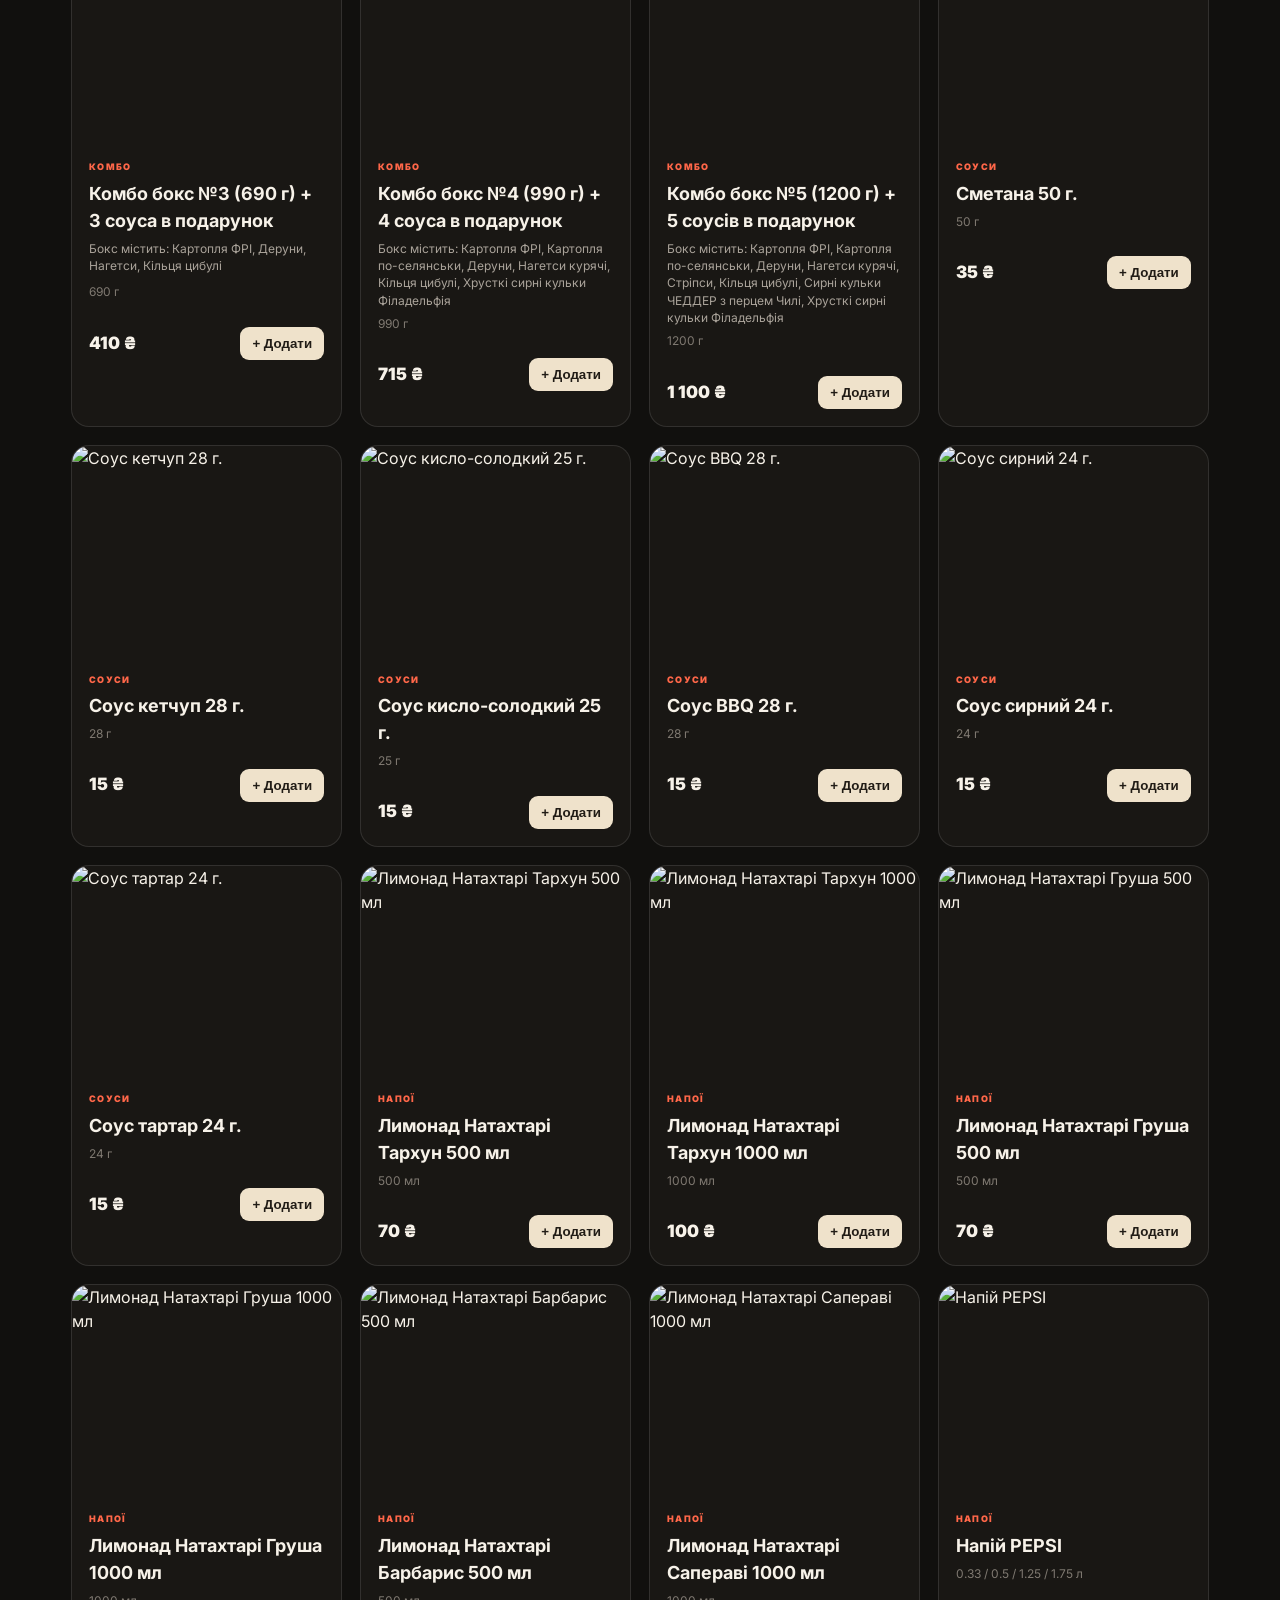
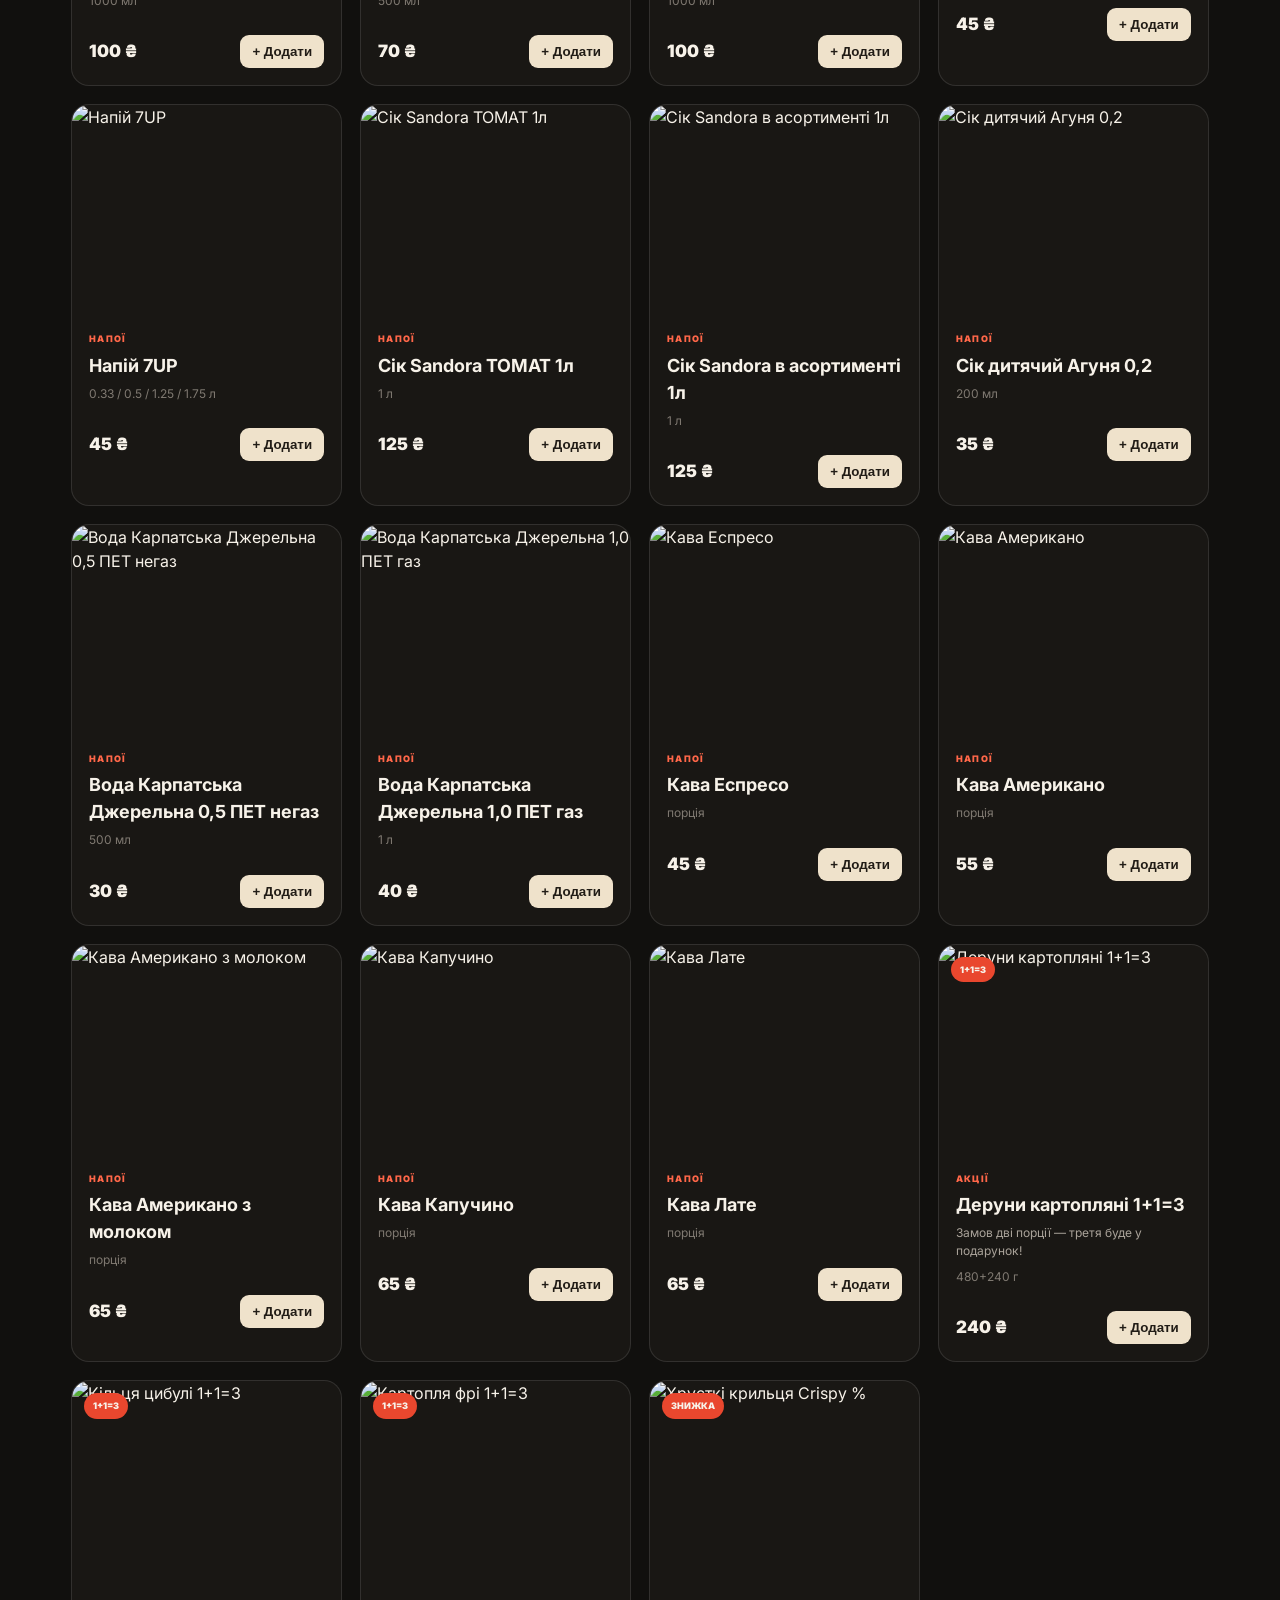
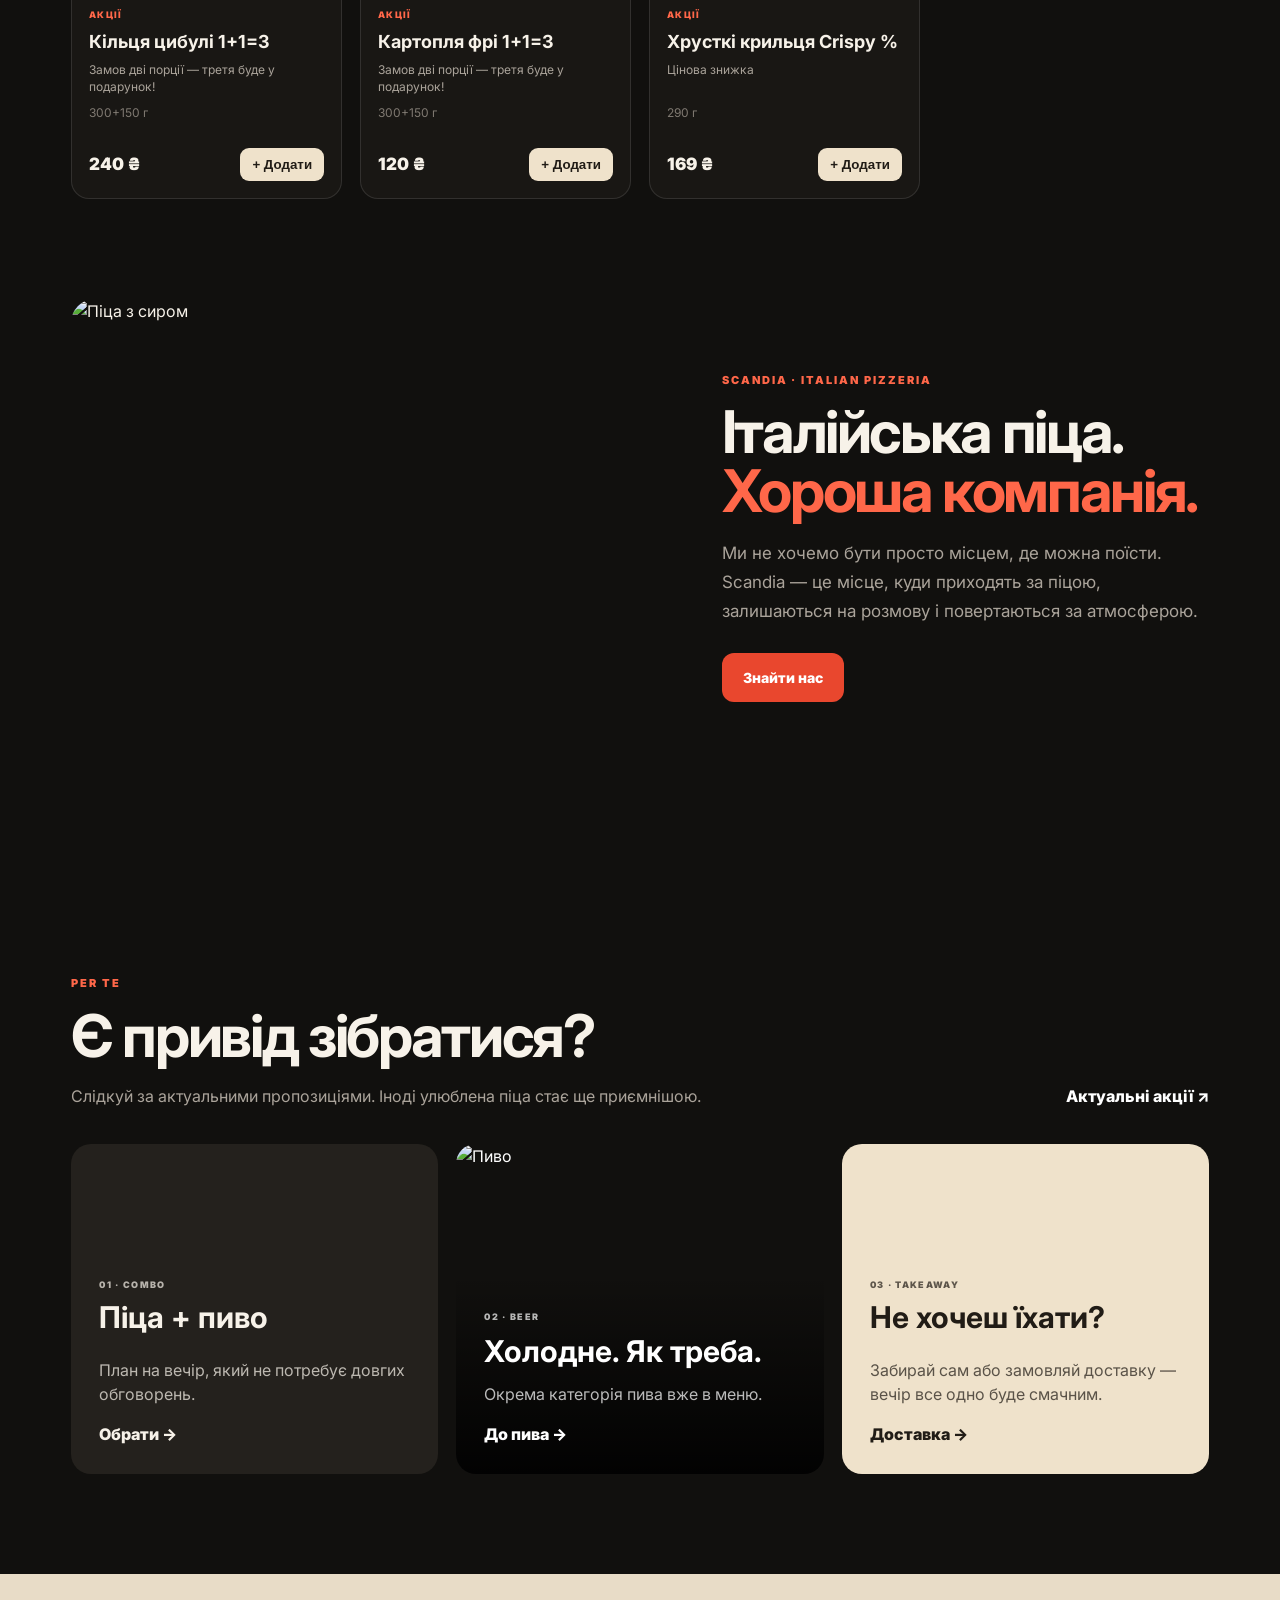
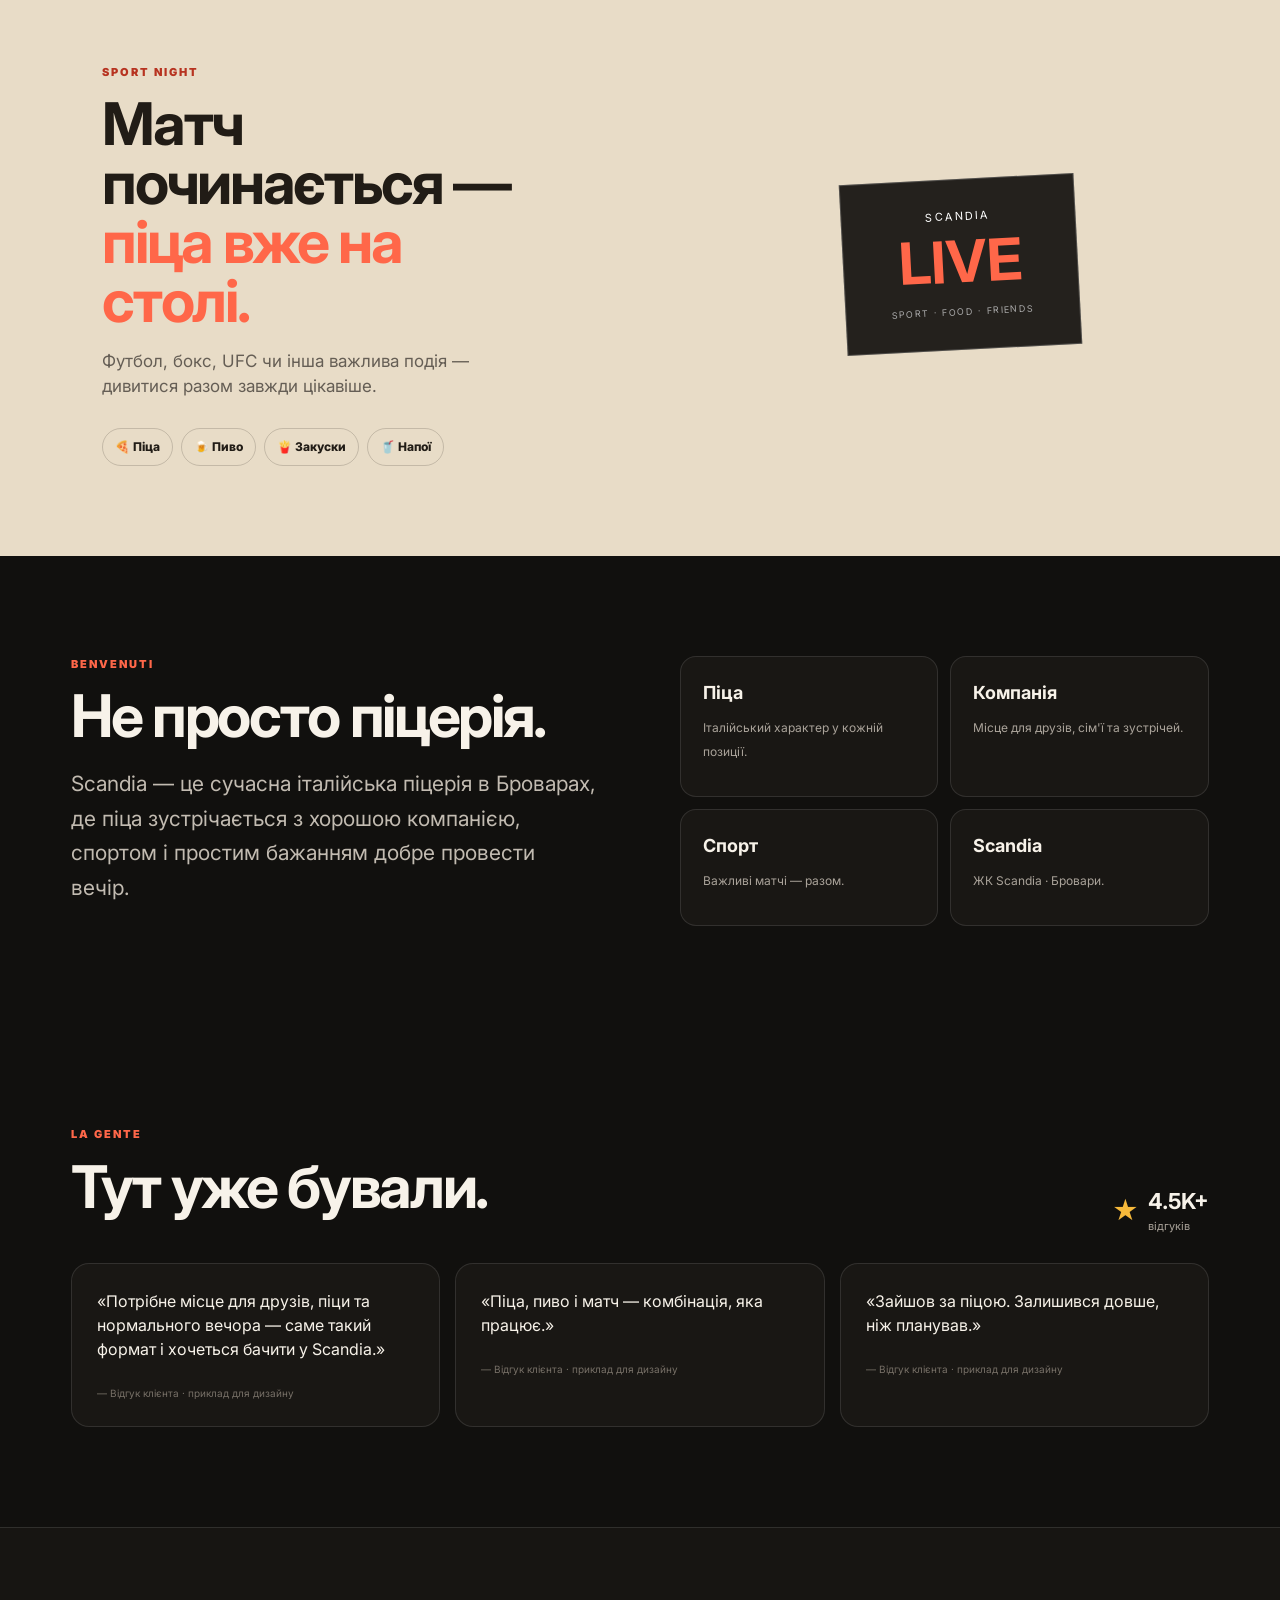
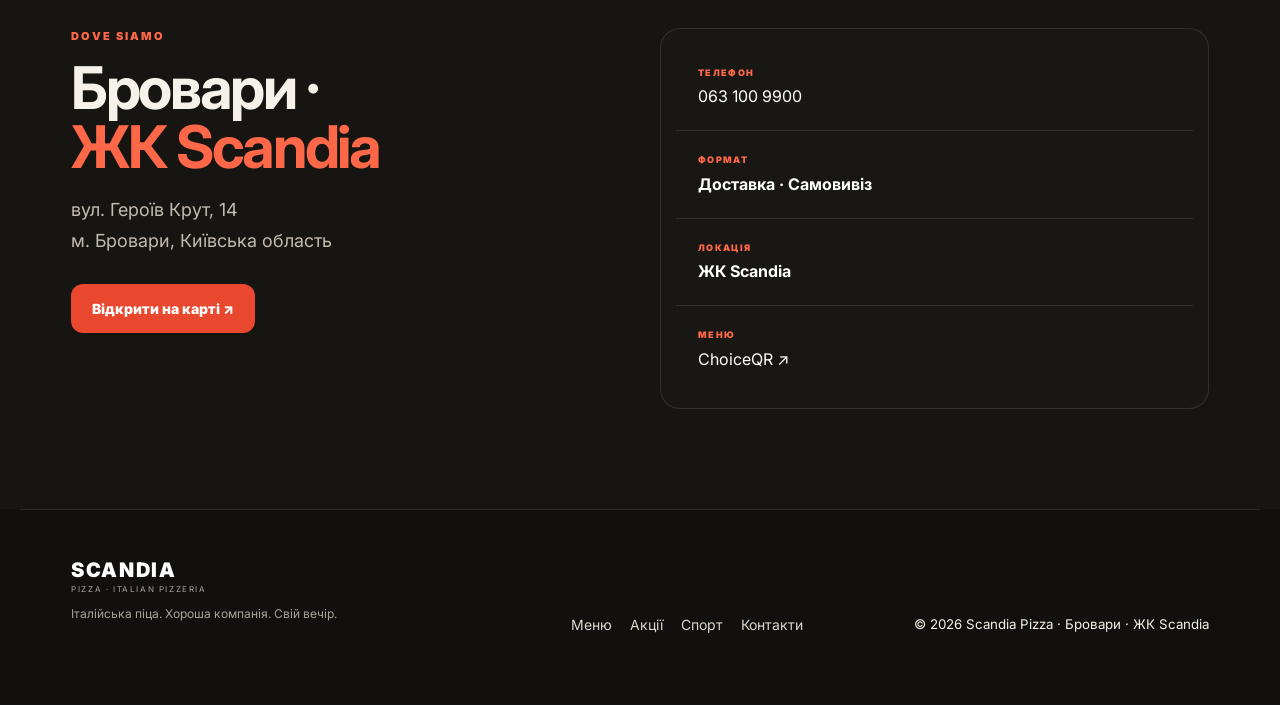
==== commit 73dc6aa3: "Restore v5 design with real menu" ====
--- a/index.html
+++ b/index.html
@@ -8,11 +8,14 @@
 <meta property="og:title" content="Scandia Pizza — італійська піцерія в Броварах">
 <meta property="og:description" content="Італійська піца. Хороша компанія. Свій вечір.">
 <title>Scandia Pizza — італійська піцерія · Бровари · ЖК Scandia</title>
+<link rel="preconnect" href="https://fonts.googleapis.com">
+<link rel="preconnect" href="https://fonts.gstatic.com" crossorigin>
+<link href="https://fonts.googleapis.com/css2?family=Inter:wght@400;500;600;700;800;900&display=swap" rel="stylesheet">
 <link rel="preconnect" href="https://images.unsplash.com">
 <link rel="stylesheet" href="style.css">
 </head>
 <body>
-<div class="demo-bar">ДЕМО-ВЕРСІЯ · МЕНЮ ЗІ ЗБЕРЕЖЕНОГО CHOICEQR · 30.09.2026</div>
+<div class="demo-bar">ДЕМО · АКТУАЛЬНЕ МЕНЮ SCANDIA PIZZA</div>
 <header class="site-header">
   <a class="brand" href="#top" aria-label="Scandia Pizza на головну"><span>SCANDIA</span><small>PIZZA · ITALIAN PIZZERIA</small></a>
   <nav class="main-nav" id="main-nav">
@@ -22,21 +25,20 @@
 </header>
 <main id="top">
 <section class="hero">
-  <div class="hero-copy"><div class="eyebrow">ITALIAN PIZZERIA · BROVARY</div><h1>Твоя піца.<br><em>Твій вечір.</em><br>Твоя Scandia.</h1><p>Сучасна італійська піцерія в ЖК Scandia. Гаряча піца, холодне пиво, щось смачне до столу — і привід залишитися ще трохи.</p><div class="hero-actions"><a class="btn btn-primary" href="#menu">Переглянути меню</a><a class="btn btn-ghost" href="#contacts">Як нас знайти</a></div><div class="hero-meta"><span>★ 4.5K+ відгуків</span><span>Бровари · ЖК Scandia</span></div></div>
+  <div class="hero-copy"><div class="eyebrow">ITALIAN PIZZERIA · BROVARY</div><h1>Твоя піца.<br><em>Твій вечір.</em><br>Твоя Scandia.</h1><p>Сучасна італійська піцерія в ЖК Scandia. Гаряча піца, холодне пиво, щось смачне до столу — і привід залишитися ще трохи.</p><div class="hero-actions"><a class="btn btn-primary" href="#menu">Замовити зараз</a><a class="btn btn-ghost" href="#menu">Дивитися меню</a></div><div class="hero-meta"><span>★ 4.5K+ відгуків</span><span>Бровари · ЖК Scandia</span></div></div>
   <div class="hero-art"><div class="hero-pizza"><img src="https://images.unsplash.com/photo-1574071318508-1cdbab80d002?auto=format&fit=crop&w=1200&q=88" alt="Італійська піца"></div><div class="hero-note">PIZZA<br><strong>PER TUTTI</strong></div><div class="hero-stamp">SCANDIA<br><span>PIZZERIA</span></div></div>
 </section>
 <section class="feature-strip"><div><b>01</b><strong>Гаряча піца</strong><span>Щойно з кухні — одразу до столу.</span></div><div><b>02</b><strong>Холодне пиво</strong><span>До піци. До матчу. До вечора.</span></div><div><b>03</b><strong>Спорт</strong><span>Великі події дивимося разом.</span></div><div><b>04</b><strong>Доставка</strong><span>Scandia може приїхати до тебе.</span></div></section>
-<section class="section menu-section" id="menu"><div class="section-head"><div><div class="eyebrow">MANGIARE BENE</div><h2>Вибирай, що сьогодні буде головним.</h2><p>Піца для компанії. Щось хрустке до пива. Салат, якщо хочеться легше. Або десерт — бо без нього вечір не закінчується.</p></div><a class="text-link" href="https://scandia-pizza.choiceqr.com/" target="_blank" rel="noopener">Повне меню ChoiceQR ↗</a></div><div class="filters" id="filters"></div><div class="products" id="products"></div></section>
+<section class="section menu-section" id="menu"><div class="section-head"><div><div class="eyebrow">MANGIARE BENE</div><h2>Вибирай, що сьогодні буде головним.</h2><p>Піца для компанії. Щось хрустке до пива. Салат, якщо хочеться легше. Або десерт — бо без нього вечір не закінчується.</p></div><span class="menu-source-note">Актуальні позиції та ціни перенесені з ChoiceQR</span></div><div class="filters" id="filters"></div><div class="products" id="products"></div></section>
 <section class="italian-break"><div class="break-photo"><img src="https://images.unsplash.com/photo-1579751626657-72bc17010498?auto=format&fit=crop&w=1200&q=85" alt="Піца з сиром"></div><div class="break-copy"><div class="eyebrow">SCANDIA · ITALIAN PIZZERIA</div><h2>Італійська піца.<br><em>Хороша компанія.</em></h2><p>Ми не хочемо бути просто місцем, де можна поїсти. Scandia — це місце, куди приходять за піцою, залишаються на розмову і повертаються за атмосферою.</p><a class="btn btn-primary" href="#contacts">Знайти нас</a></div></section>
-<section class="section" id="promos"><div class="section-head"><div><div class="eyebrow">PER TE</div><h2>Є привід зібратися?</h2><p>Слідкуй за актуальними пропозиціями. Іноді улюблена піца стає ще приємнішою.</p></div><a class="text-link" href="https://scandia-pizza.choiceqr.com/section:akciyi/cinovi-znizhki" target="_blank" rel="noopener">Актуальні акції ↗</a></div><div class="promo-grid"><article class="promo-card dark"><span>01 · COMBO</span><h3>Піца + пиво</h3><p>План на вечір, який не потребує довгих обговорень.</p><a href="#menu">Обрати →</a></article><article class="promo-card image"><img src="https://images.unsplash.com/photo-1547592180-85f173990554?auto=format&fit=crop&w=900&q=85" alt="Закуски"><div><span>02 · SNACKS</span><h3>Щось хрустке.</h3><p>Фритюр меню та соуси — для компанії й вечора.</p><a href="#menu">До закусок →</a></div></article><article class="promo-card warm"><span>03 · TAKEAWAY</span><h3>Не хочеш їхати?</h3><p>Забирай сам або замовляй доставку — вечір все одно буде смачним.</p><a href="#contacts">Доставка →</a></article></div></section>
-<section class="sport" id="sport"><div class="sport-copy"><div class="eyebrow">SPORT NIGHT</div><h2>Матч починається —<br><em>піца вже на столі.</em></h2><p>Футбол, бокс, UFC чи інша важлива подія — дивитися разом завжди цікавіше.</p><div class="sport-list"><span>🍕 Піца</span><span>🍟 Закуски</span><span>🥤 Напої</span><span>🏟️ Спорт</span></div></div><div class="sport-art"><div class="score"><span>SCANDIA</span><b>LIVE</b><small>SPORT · FOOD · FRIENDS</small></div></div></section>
+<section class="section" id="promos"><div class="section-head"><div><div class="eyebrow">PER TE</div><h2>Є привід зібратися?</h2><p>Слідкуй за актуальними пропозиціями. Іноді улюблена піца стає ще приємнішою.</p></div><a class="text-link" href="https://scandia-pizza.choiceqr.com/section:akciyi/cinovi-znizhki" target="_blank" rel="noopener">Актуальні акції ↗</a></div><div class="promo-grid"><article class="promo-card dark"><span>01 · COMBO</span><h3>Піца + пиво</h3><p>План на вечір, який не потребує довгих обговорень.</p><a href="#menu">Обрати →</a></article><article class="promo-card image"><img src="https://images.unsplash.com/photo-1515003197210-e0cd71810b5f?auto=format&fit=crop&w=900&q=85" alt="Пиво"><div><span>02 · BEER</span><h3>Холодне. Як треба.</h3><p>Окрема категорія пива вже в меню.</p><a href="#menu">До пива →</a></div></article><article class="promo-card warm"><span>03 · TAKEAWAY</span><h3>Не хочеш їхати?</h3><p>Забирай сам або замовляй доставку — вечір все одно буде смачним.</p><a href="#contacts">Доставка →</a></article></div></section>
+<section class="sport" id="sport"><div class="sport-copy"><div class="eyebrow">SPORT NIGHT</div><h2>Матч починається —<br><em>піца вже на столі.</em></h2><p>Футбол, бокс, UFC чи інша важлива подія — дивитися разом завжди цікавіше.</p><div class="sport-list"><span>🍕 Піца</span><span>🍺 Пиво</span><span>🍟 Закуски</span><span>🥤 Напої</span></div></div><div class="sport-art"><div class="score"><span>SCANDIA</span><b>LIVE</b><small>SPORT · FOOD · FRIENDS</small></div></div></section>
 <section class="section about" id="about"><div class="about-grid"><div><div class="eyebrow">BENVENUTI</div><h2>Не просто піцерія.</h2><p class="lead">Scandia — це сучасна італійська піцерія в Броварах, де піца зустрічається з хорошою компанією, спортом і простим бажанням добре провести вечір.</p></div><div class="about-cards"><article><b>Піца</b><span>Італійський характер у кожній позиції.</span></article><article><b>Компанія</b><span>Місце для друзів, сім'ї та зустрічей.</span></article><article><b>Спорт</b><span>Важливі матчі — разом.</span></article><article><b>Scandia</b><span>ЖК Scandia · Бровари.</span></article></div></div></section>
-<section class="section reviews"><div class="review-head"><div><div class="eyebrow">LA GENTE</div><h2>Відгуки гостей.</h2></div><div class="rating"><strong>★</strong><b>4 546</b><span>відгуків Google</span></div></div><div class="review-grid"><blockquote><b>4 546 відгуків</b><cite>Актуальна кількість, зазначена для Scandia Pizza.</cite></blockquote><blockquote><b>Реальні відгуки — у Google</b><cite>Без вигаданих цитат у демо-версії.</cite></blockquote><blockquote><a class="btn btn-ghost" href="https://www.google.com/search?q=Scandia+Pizza+Бровари+відгуки" target="_blank" rel="noopener">Переглянути Google ↗</a><cite>Відкрити зовнішні відгуки.</cite></blockquote></div></section>
+<section class="section reviews"><div class="review-head"><div><div class="eyebrow">LA GENTE</div><h2>Тут уже бували.</h2></div><div class="rating"><strong>★</strong><b>4.5K+</b><span>відгуків</span></div></div><div class="review-grid"><blockquote>«Потрібне місце для друзів, піци та нормального вечора — саме такий формат і хочеться бачити у Scandia.»<cite>— Відгук клієнта · приклад для дизайну</cite></blockquote><blockquote>«Піца, пиво і матч — комбінація, яка працює.»<cite>— Відгук клієнта · приклад для дизайну</cite></blockquote><blockquote>«Зайшов за піцою. Залишився довше, ніж планував.»<cite>— Відгук клієнта · приклад для дизайну</cite></blockquote></div></section>
 <section class="contact-section" id="contacts"><div class="contact-copy"><div class="eyebrow">DOVE SIAMO</div><h2>Бровари ·<br><em>ЖК Scandia</em></h2><p class="address">вул. Героїв Крут, 14<br>м. Бровари, Київська область</p><a class="btn btn-primary" href="https://www.google.com/maps/search/?api=1&query=Scandia%20Pizza%2C%20%D0%91%D1%80%D0%BE%D0%B2%D0%B0%D1%80%D0%B8%2C%20%D0%B2%D1%83%D0%BB.%20%D0%93%D0%B5%D1%80%D0%BE%D1%97%D0%B2%20%D0%9A%D1%80%D1%83%D1%82%2C%2014" target="_blank" rel="noopener">Відкрити на карті ↗</a></div><div class="contact-card"><div><span>ТЕЛЕФОН</span><a href="tel:+380631009900">063 100 9900</a></div><div><span>ФОРМАТ</span><strong>Доставка · Самовивіз</strong></div><div><span>ЛОКАЦІЯ</span><strong>ЖК Scandia</strong></div><div><span>МЕНЮ</span><a href="https://scandia-pizza.choiceqr.com/" target="_blank" rel="noopener">ChoiceQR ↗</a></div></div></section>
 </main>
-<footer><div><a class="brand" href="#top"><span>SCANDIA</span><small>PIZZA · ITALIAN PIZZERIA</small></a><p>Італійська піца. Хороша компанія. Свій вечір.</p></div><div class="footer-links"><a href="#menu">Меню</a><a href="#promos">Акції</a><a href="#sport">Спорт</a><a href="#contacts">Контакти</a><a href="admin.html">Демо-адмінка</a></div><small>© 2026 Scandia Pizza · Бровари · ЖК Scandia</small></footer>
-<div class="cart-overlay" id="cart-overlay"></div><aside class="cart" id="cart" aria-label="Кошик"><div class="cart-head"><h3>Ваше замовлення</h3><button id="close-cart" aria-label="Закрити кошик">×</button></div><div id="cart-items" class="cart-items"></div><div class="cart-bottom"><div class="cart-total"><span>Разом</span><strong id="cart-total">0 ₴</strong></div><button class="btn btn-primary full" id="checkout-btn">Оформити замовлення</button><button class="btn btn-ghost full" id="clear-cart">Очистити кошик</button></div></aside>
-<div class="modal" id="product-modal" aria-hidden="true"><div class="modal-card product-modal-card"><button class="modal-close" id="close-product-modal" aria-label="Закрити">×</button><div id="product-modal-content"></div></div></div>
-<div class="modal" id="checkout-modal" aria-hidden="true"><div class="modal-card"><button class="modal-close" id="close-modal" aria-label="Закрити">×</button><div class="eyebrow">ORDINE</div><h3>Оформлення замовлення</h3><p class="muted">Демо-замовлення зберігається локально в браузері та одразу з'являється в демо-адмінці.</p><form id="order-form"><label>Ім'я<input required name="name" autocomplete="name" placeholder="Ваше ім'я"></label><label>Телефон<input required name="phone" type="tel" inputmode="tel" autocomplete="tel" placeholder="063 000 00 00"></label><label>Спосіб отримання<select name="type" id="order-type"><option value="delivery">Доставка</option><option value="pickup">Самовивіз</option></select></label><div id="delivery-fields"><label>Адреса<input name="address" autocomplete="street-address" placeholder="вул. Героїв Крут, 14"></label><div class="form-grid"><label>Квартира<input name="apartment" inputmode="numeric"></label><label>Поверх<input name="floor" inputmode="numeric"></label></div><label>Домофон<input name="intercom" placeholder="Наприклад, 25#"></label></div><label>Коментар<textarea name="comment" rows="3" placeholder="Побажання до замовлення"></textarea></label><div class="checkout-summary" id="checkout-summary"></div><button class="btn btn-primary full" type="submit">Підтвердити замовлення</button></form><div id="order-success" class="success" hidden></div></div></div>
+<footer><div><a class="brand" href="#top"><span>SCANDIA</span><small>PIZZA · ITALIAN PIZZERIA</small></a><p>Італійська піца. Хороша компанія. Свій вечір.</p></div><div class="footer-links"><a href="#menu">Меню</a><a href="#promos">Акції</a><a href="#sport">Спорт</a><a href="#contacts">Контакти</a></div><small>© 2026 Scandia Pizza · Бровари · ЖК Scandia</small></footer>
+<div class="cart-overlay" id="cart-overlay"></div><aside class="cart" id="cart"><div class="cart-head"><h3>Ваше замовлення</h3><button id="close-cart">×</button></div><div id="cart-items" class="cart-items"></div><div class="cart-bottom"><div class="cart-total"><span>Разом</span><strong id="cart-total">0 ₴</strong></div><button class="btn btn-primary full" id="checkout-btn">Оформити замовлення</button><button class="btn btn-ghost full" id="clear-cart">Очистити кошик</button></div></aside>
+<div class="modal" id="checkout-modal"><div class="modal-card"><button class="modal-close" id="close-modal">×</button><div class="eyebrow">ORDINE</div><h3>Оформлення замовлення</h3><p class="muted">Це тестова форма. Підключення реальної передачі замовлення зробимо на наступному етапі.</p><form id="order-form"><label>Ім'я<input required name="name" placeholder="Ваше ім'я"></label><label>Телефон<input required name="phone" type="tel" placeholder="063 000 00 00"></label><label>Спосіб отримання<select name="type"><option>Доставка</option><option>Самовивіз</option></select></label><label>Адреса / коментар<textarea name="comment" rows="3" placeholder="Адреса, квартира, побажання"></textarea></label><button class="btn btn-primary full" type="submit">Підтвердити замовлення</button></form><div id="order-success" class="success" hidden>Замовлення підготовлено. Для фактичного оформлення зателефонуйте <a href="tel:+380631009900">063 100 9900</a>.</div></div></div>
 <script src="app.js"></script>
 </body></html>
--- a/style.css
+++ b/style.css
@@ -1,7 +1,3 @@
 :root{--bg:#11100e;--panel:#191714;--panel2:#211f1b;--text:#f7f2e9;--muted:#aaa39a;--red:#e9472e;--red2:#ff6749;--cream:#efe2cb;--line:rgba(255,255,255,.11);--max:1240px}*{box-sizing:border-box}html{scroll-behavior:smooth}body{margin:0;-webkit-font-smoothing:antialiased;-moz-osx-font-smoothing:grayscale;background:var(--bg);color:var(--text);font-family:"Inter",ui-sans-serif,system-ui,-apple-system,BlinkMacSystemFont,"Segoe UI",sans-serif;line-height:1.5}.demo-bar{background:var(--red);color:#fff;text-align:center;font-size:10px;letter-spacing:.14em;padding:7px 12px;font-weight:800}.site-header{position:sticky;top:0;z-index:30;display:flex;align-items:center;justify-content:space-between;gap:24px;padding:16px 4vw;background:rgba(17,16,14,.9);backdrop-filter:blur(16px);border-bottom:1px solid var(--line)}.brand{display:flex;flex-direction:column;color:#fff;text-decoration:none;line-height:1}.brand span{font-weight:950;letter-spacing:.08em;font-size:20px}.brand small{font-size:8px;letter-spacing:.2em;color:var(--muted);margin-top:5px}.main-nav{display:flex;gap:26px}.main-nav a,.footer-links a{color:#ddd7ce;text-decoration:none;font-size:14px}.main-nav a:hover,.footer-links a:hover{color:#fff}.header-actions{display:flex;align-items:center;gap:12px}.phone{color:#fff;text-decoration:none;font-weight:700;font-size:13px}.cart-btn,.burger{border:1px solid var(--line);background:transparent;color:#fff;border-radius:999px;padding:10px 15px;cursor:pointer}.cart-btn b{display:inline-grid;place-items:center;min-width:21px;height:21px;background:var(--red);border-radius:50%;font-size:11px;margin-left:5px}.burger{display:none}.hero{max-width:var(--max);margin:auto;min-height:690px;padding:70px 4vw;display:grid;grid-template-columns:1fr 1fr;align-items:center;gap:50px}.eyebrow{font-size:11px;letter-spacing:.18em;font-weight:900;color:var(--red2);text-transform:uppercase;margin-bottom:15px}.hero h1{font-size:clamp(50px,6vw,88px);line-height:.95;letter-spacing:-.055em;margin:0 0 26px;font-weight:950}.hero h1 em,h2 em{color:var(--red2);font-style:normal}.hero p{max-width:610px;color:#c0b9af;font-size:18px;line-height:1.65}.hero-actions{display:flex;gap:12px;flex-wrap:wrap;margin:30px 0}.btn{display:inline-flex;justify-content:center;align-items:center;border:0;border-radius:12px;padding:14px 21px;font-weight:850;text-decoration:none;cursor:pointer;font-size:14px}.btn-primary{background:var(--red);color:#fff}.btn-primary:hover{background:var(--red2)}.btn-ghost{border:1px solid var(--line);background:transparent;color:#fff}.hero-meta{display:flex;gap:25px;color:#928b82;font-size:12px}.hero-art{position:relative;min-height:520px;display:grid;place-items:center}.hero-pizza{width:min(510px,95%);aspect-ratio:1;border-radius:50%;overflow:hidden;box-shadow:0 30px 100px rgba(0,0,0,.55);border:12px solid #29241d}.hero-pizza img{width:100%;height:100%;object-fit:cover}.hero-note{position:absolute;bottom:25px;left:0;background:var(--cream);color:#211c16;padding:18px 22px;transform:rotate(-5deg);font-size:11px;line-height:1.1}.hero-note strong{font-size:22px}.hero-stamp{position:absolute;top:30px;right:0;width:110px;height:110px;border:1px solid rgba(255,255,255,.35);border-radius:50%;display:grid;place-items:center;text-align:center;font-weight:900;font-size:12px;transform:rotate(8deg)}.hero-stamp span{font-size:8px;letter-spacing:.15em}.feature-strip{border-top:1px solid var(--line);border-bottom:1px solid var(--line);display:grid;grid-template-columns:repeat(4,1fr);max-width:var(--max);margin:auto}.feature-strip>div{padding:25px 24px;border-right:1px solid var(--line);display:grid;grid-template-columns:auto 1fr;column-gap:12px}.feature-strip>div:last-child{border:0}.feature-strip b{color:var(--red2);font-size:11px}.feature-strip strong{font-size:14px}.feature-strip span{grid-column:2;color:var(--muted);font-size:12px}.section{max-width:var(--max);margin:auto;padding:100px 4vw}.section-head{display:flex;justify-content:space-between;gap:30px;align-items:end;margin-bottom:36px}.section h2,.italian-break h2,.sport h2,.contact-section h2{font-size:clamp(38px,4.6vw,62px);line-height:1;letter-spacing:-.04em;margin:0 0 18px}.section-head p{max-width:670px;color:var(--muted);margin:0}.text-link{color:#fff;text-decoration:none;font-weight:800;white-space:nowrap}.filters{display:flex;gap:8px;overflow:auto;padding-bottom:12px;margin-bottom:22px}.filter{white-space:nowrap;border:1px solid var(--line);background:transparent;color:#cfc8be;padding:10px 16px;border-radius:999px;cursor:pointer}.filter.active{background:var(--cream);color:#1b1814;border-color:var(--cream)}.products{display:grid;grid-template-columns:repeat(4,1fr);gap:18px}.product{background:var(--panel);border:1px solid var(--line);border-radius:18px;overflow:hidden;display:flex;flex-direction:column}.product-img{position:relative;aspect-ratio:1/0.78;overflow:hidden}.product-img img{width:100%;height:100%;object-fit:cover;transition:transform .4s}.product:hover img{transform:scale(1.04)}.badge{position:absolute;left:12px;top:12px;background:var(--red);padding:6px 9px;border-radius:999px;font-size:9px;font-weight:900}.product-body{padding:17px}.product-cat{color:var(--red2);font-size:9px;letter-spacing:.14em;font-weight:900;text-transform:uppercase}.product h3{margin:6px 0;font-size:18px}.product p{font-size:12px;color:var(--muted);min-height:38px;margin:0 0 14px}.product-foot{display:flex;justify-content:space-between;align-items:center}.price{font-size:17px;font-weight:900}.add{border:0;background:var(--cream);color:#211c16;border-radius:9px;padding:9px 12px;font-weight:850;cursor:pointer}.italian-break{max-width:var(--max);margin:0 auto;padding:0 4vw 100px;display:grid;grid-template-columns:1.1fr .9fr;gap:55px;align-items:center}.break-photo{aspect-ratio:1.25;border-radius:24px;overflow:hidden}.break-photo img{width:100%;height:100%;object-fit:cover}.break-copy p{color:var(--muted);font-size:17px;line-height:1.7;margin-bottom:28px}.promo-grid{display:grid;grid-template-columns:1fr 1fr 1fr;gap:18px}.promo-card{min-height:330px;border-radius:20px;padding:28px;position:relative;overflow:hidden;display:flex;flex-direction:column;justify-content:flex-end}.promo-card.dark{background:#24211d}.promo-card.warm{background:var(--cream);color:#211c16}.promo-card.image{padding:0;color:#fff}.promo-card.image img{position:absolute;inset:0;width:100%;height:100%;object-fit:cover}.promo-card.image div{position:relative;z-index:1;padding:28px;background:linear-gradient(transparent,rgba(0,0,0,.88))}.promo-card span{font-size:9px;letter-spacing:.15em;font-weight:900;opacity:.7}.promo-card h3{font-size:30px;line-height:1;margin:10px 0}.promo-card p{color:inherit;opacity:.72}.promo-card a{color:inherit;font-weight:850;text-decoration:none}.sport{background:#e8dcc7;color:#211c16;display:grid;grid-template-columns:1fr 1fr;min-height:540px}.sport-copy{padding:90px 8vw}.sport-copy .eyebrow{color:#b73320}.sport-copy p{max-width:560px;color:#655e55;font-size:17px}.sport-list{display:flex;gap:8px;flex-wrap:wrap;margin-top:28px}.sport-list span{border:1px solid rgba(33,28,22,.18);padding:9px 12px;border-radius:999px;font-size:12px;font-weight:800}.sport-art{background:url('https://images.unsplash.com/photo-1461896836934-ffe607ba8211?auto=format&fit=crop&w=1200&q=80') center/cover;display:grid;place-items:center}.score{background:rgba(15,14,12,.9);color:#fff;border:1px solid rgba(255,255,255,.2);padding:28px 45px;text-align:center;transform:rotate(-3deg)}.score span{display:block;font-size:11px;letter-spacing:.2em}.score b{display:block;font-size:58px;line-height:1;color:var(--red2);margin:7px 0}.score small{font-size:9px;letter-spacing:.15em;color:#aaa}.about-grid{display:grid;grid-template-columns:1fr 1fr;gap:80px}.lead{font-size:21px;color:#c2bbb1;line-height:1.65}.about-cards{display:grid;grid-template-columns:1fr 1fr;gap:12px}.about-cards article{background:var(--panel);border:1px solid var(--line);border-radius:16px;padding:22px}.about-cards b{display:block;font-size:18px;margin-bottom:8px}.about-cards span{font-size:12px;color:var(--muted)}.review-head{display:flex;justify-content:space-between;align-items:end;margin-bottom:28px}.rating{display:grid;grid-template-columns:auto auto;gap:0 9px;align-items:center}.rating strong{color:#f6b93b;font-size:26px;grid-row:span 2}.rating b{font-size:22px}.rating span{font-size:11px;color:var(--muted)}.review-grid{display:grid;grid-template-columns:repeat(3,1fr);gap:15px}.review-grid blockquote{margin:0;background:var(--panel);border:1px solid var(--line);border-radius:18px;padding:25px;font-size:16px}.review-grid cite{display:block;margin-top:25px;color:#777067;font-size:10px;font-style:normal}.contact-section{display:grid;grid-template-columns:1fr 1fr;gap:40px;background:#171512;border-top:1px solid var(--line);padding:100px max(4vw,calc((100vw - var(--max))/2 + 4vw));}.address{font-size:18px;color:#c3bbb0;line-height:1.7;margin-bottom:28px}.contact-card{background:var(--panel);border:1px solid var(--line);border-radius:20px;padding:15px}.contact-card>div{padding:22px;border-bottom:1px solid var(--line)}.contact-card>div:last-child{border:0}.contact-card span{display:block;font-size:9px;letter-spacing:.15em;color:var(--red2);font-weight:900;margin-bottom:5px}.contact-card strong,.contact-card a{font-size:16px;color:#fff;text-decoration:none}footer{border-top:1px solid var(--line);max-width:var(--max);margin:auto;padding:50px 4vw 70px;display:grid;grid-template-columns:1.5fr 1fr auto;gap:30px;align-items:end}footer p{color:var(--muted);font-size:12px}.footer-links{display:flex;gap:18px;flex-wrap:wrap}.cart-overlay{position:fixed;inset:0;background:rgba(0,0,0,.65);z-index:49;display:none}.cart-overlay.show{display:block}.cart{position:fixed;right:0;top:0;height:100dvh;width:min(430px,100%);background:#181613;z-index:50;transform:translateX(105%);transition:transform .3s;display:flex;flex-direction:column;border-left:1px solid var(--line)}.cart.open{transform:translateX(0)}.cart-head{display:flex;justify-content:space-between;padding:22px;border-bottom:1px solid var(--line)}.cart-head h3{margin:0}.cart-head button,.modal-close{background:none;border:0;color:#fff;font-size:28px;cursor:pointer}.cart-items{flex:1;overflow:auto;padding:18px}.cart-item{display:grid;grid-template-columns:72px 1fr;gap:12px;padding:12px 0;border-bottom:1px solid var(--line)}.cart-item img{width:72px;height:60px;object-fit:cover;border-radius:10px}.cart-item strong{display:block}.cart-item small{color:var(--muted)}.qty{display:flex;gap:10px;align-items:center;margin-top:7px}.qty button{width:27px;height:27px;border-radius:50%;border:1px solid var(--line);background:transparent;color:#fff}.cart-bottom{padding:20px;border-top:1px solid var(--line)}.cart-total{display:flex;justify-content:space-between;font-size:18px;margin-bottom:15px}.full{width:100%;margin-top:8px}.empty{padding:60px 10px;text-align:center;color:var(--muted)}.modal{position:fixed;inset:0;background:rgba(0,0,0,.72);z-index:60;display:none;place-items:center;padding:20px}.modal.show{display:grid}.modal-card{width:min(520px,100%);background:#1a1815;border:1px solid var(--line);border-radius:20px;padding:30px;position:relative}.modal-card h3{font-size:30px;margin:0 0 8px}.modal-close{position:absolute;right:16px;top:12px}.muted{color:var(--muted);font-size:12px}form label{display:block;font-size:11px;font-weight:800;margin:15px 0}input,select,textarea{display:block;width:100%;margin-top:7px;background:#11100e;color:#fff;border:1px solid var(--line);border-radius:10px;padding:12px;font:inherit}textarea{resize:vertical}.success{margin-top:20px;padding:15px;border-radius:12px;background:rgba(52,180,110,.12);border:1px solid rgba(52,180,110,.3);font-size:13px}.success a{color:#fff}.hidden{display:none}@media(max-width:1050px){.products{grid-template-columns:repeat(3,1fr)}.main-nav{gap:14px}.phone{display:none}}@media(max-width:760px){.site-header{padding:13px 18px}.main-nav{position:absolute;top:100%;left:0;right:0;background:#171512;display:none;flex-direction:column;padding:20px;border-bottom:1px solid var(--line)}.main-nav.show{display:flex}.burger{display:block}.hero{grid-template-columns:1fr;padding:55px 20px 70px;min-height:auto}.hero h1{font-size:56px}.hero-art{min-height:350px}.hero-note{left:10px}.feature-strip{grid-template-columns:1fr 1fr}.feature-strip>div{border-bottom:1px solid var(--line)}.section,.italian-break{padding:70px 20px}.section-head{display:block}.text-link{display:inline-block;margin-top:18px}.products{grid-template-columns:1fr 1fr;gap:10px}.product-body{padding:13px}.product h3{font-size:15px}.product p{font-size:11px}.add{padding:8px 9px;font-size:11px}.italian-break,.sport,.contact-section,.about-grid{grid-template-columns:1fr}.break-photo{order:2}.promo-grid,.review-grid{grid-template-columns:1fr}.promo-card{min-height:260px}.sport-copy{padding:70px 20px}.sport-art{min-height:380px}.about-cards{gap:8px}.review-head{align-items:start;gap:20px}.contact-section{padding:70px 20px}footer{grid-template-columns:1fr;padding:45px 20px}.footer-links{order:3}.hero-meta{flex-direction:column;gap:7px}}@media(max-width:430px){.products{grid-template-columns:1fr}.hero h1{font-size:48px}.header-actions{gap:6px}.cart-btn{padding:9px 11px}.hero-art{min-height:300px}}
 
-/* Functional layer — appended only; existing v5 design remains the baseline. */
-.no-scroll{overflow:hidden}.product{cursor:pointer}.product:focus-visible{outline:2px solid var(--red);outline-offset:3px}.product-badges{position:absolute;left:12px;bottom:12px;display:flex;gap:5px;flex-wrap:wrap}.product-badges .badge{position:static}.cart-item-main{min-width:0}.remove-item{border:0;background:none;color:var(--muted);font:inherit;font-size:11px;cursor:pointer;margin-left:8px}.remove-item:hover{color:#fff}.image-placeholder{height:100%;min-height:180px;background:var(--panel2)}.product-modal-card{max-width:860px}.product-modal-grid{display:grid;grid-template-columns:minmax(260px,.9fr) 1.1fr;gap:28px;align-items:center}.product-modal-image{width:100%;aspect-ratio:1/1;object-fit:cover;border-radius:14px}.product-modal-card h3{font-size:34px;line-height:1.05;margin:8px 0 14px}.modal-tags{display:flex;gap:6px;flex-wrap:wrap;margin-bottom:16px}.modal-tags span{border:1px solid var(--line);border-radius:999px;padding:5px 9px;font-size:11px;color:var(--muted)}.modal-description{color:var(--muted);font-size:14px;line-height:1.7}.modal-price{font-size:25px;font-weight:800;margin:20px 0}.modal-actions{display:flex;gap:10px;flex-wrap:wrap}.checkout-summary{margin:8px 0 16px;padding:12px 14px;border:1px solid var(--line);border-radius:10px;background:rgba(255,255,255,.025)}.form-grid{display:grid;grid-template-columns:1fr 1fr;gap:10px}.empty-menu{grid-column:1/-1;padding:50px;text-align:center;color:var(--muted)}
-.admin-main{min-height:65vh}.admin-head-section{padding-top:55px}.admin-actions{display:flex;gap:8px;flex-wrap:wrap}.admin-stats{display:grid;grid-template-columns:repeat(4,1fr);gap:10px;margin:28px 0}.admin-stats article{background:var(--panel);border:1px solid var(--line);padding:18px;border-radius:12px}.admin-stats b{display:block;font-size:25px}.admin-stats span{display:block;color:var(--muted);font-size:11px;text-transform:uppercase;letter-spacing:.08em;margin-top:5px}.admin-toolbar{display:grid;grid-template-columns:1fr 220px;gap:10px;margin-bottom:16px}.admin-toolbar input,.admin-toolbar select,.order-actions select{width:100%;background:#11100e;color:var(--text);border:1px solid var(--line);border-radius:9px;padding:12px 13px;font:inherit}.orders-list{display:grid;gap:10px}.order-card{background:var(--panel);border:1px solid var(--line);border-radius:14px;overflow:hidden}.order-main{padding:18px}.order-top{display:flex;justify-content:space-between;gap:15px;align-items:center;margin-bottom:16px}.order-top time{color:var(--muted);font-size:12px}.order-grid{display:grid;grid-template-columns:1fr 1.4fr 1.5fr .7fr;gap:18px}.order-grid>div{min-width:0}.order-grid span{display:block;color:var(--muted);font-size:9px;letter-spacing:.12em;margin-bottom:6px}.order-grid b,.order-grid a{display:block;color:var(--text);font-size:14px}.order-grid a{margin-top:3px}.order-grid p{margin:0;color:var(--muted);font-size:12px;line-height:1.5}.order-grid small{display:block;color:var(--muted);margin-top:7px}.order-total{font-size:18px!important}.order-actions{border-top:1px solid var(--line);padding:12px 18px;display:flex;align-items:end;justify-content:flex-end;gap:8px}.order-actions label{width:220px;font-size:9px;letter-spacing:.1em;color:var(--muted)}.order-actions select{margin-top:5px}.admin-empty{padding:60px;text-align:center;color:var(--muted);border:1px dashed var(--line);border-radius:12px}
-@media(max-width:800px){.product-modal-grid{grid-template-columns:1fr}.product-modal-card h3{font-size:27px}.admin-stats{grid-template-columns:1fr 1fr}.admin-toolbar{grid-template-columns:1fr}.order-grid{grid-template-columns:1fr 1fr}.order-actions{align-items:stretch;flex-direction:column}.order-actions label{width:100%}}
-@media(max-width:500px){.form-grid{grid-template-columns:1fr}.admin-stats{grid-template-columns:1fr}.order-grid{grid-template-columns:1fr}.order-top{align-items:flex-start;flex-direction:column}.product-modal-card{padding:20px}}
+.old-price{text-decoration:line-through;color:var(--muted);font-size:.72em;font-weight:600}.product-body p{margin:.35rem 0;color:#aaa39a;font-size:12px;line-height:1.45}.product-meta{color:#7f7971!important}.menu-source-note{color:#aaa39a;font-size:12px}
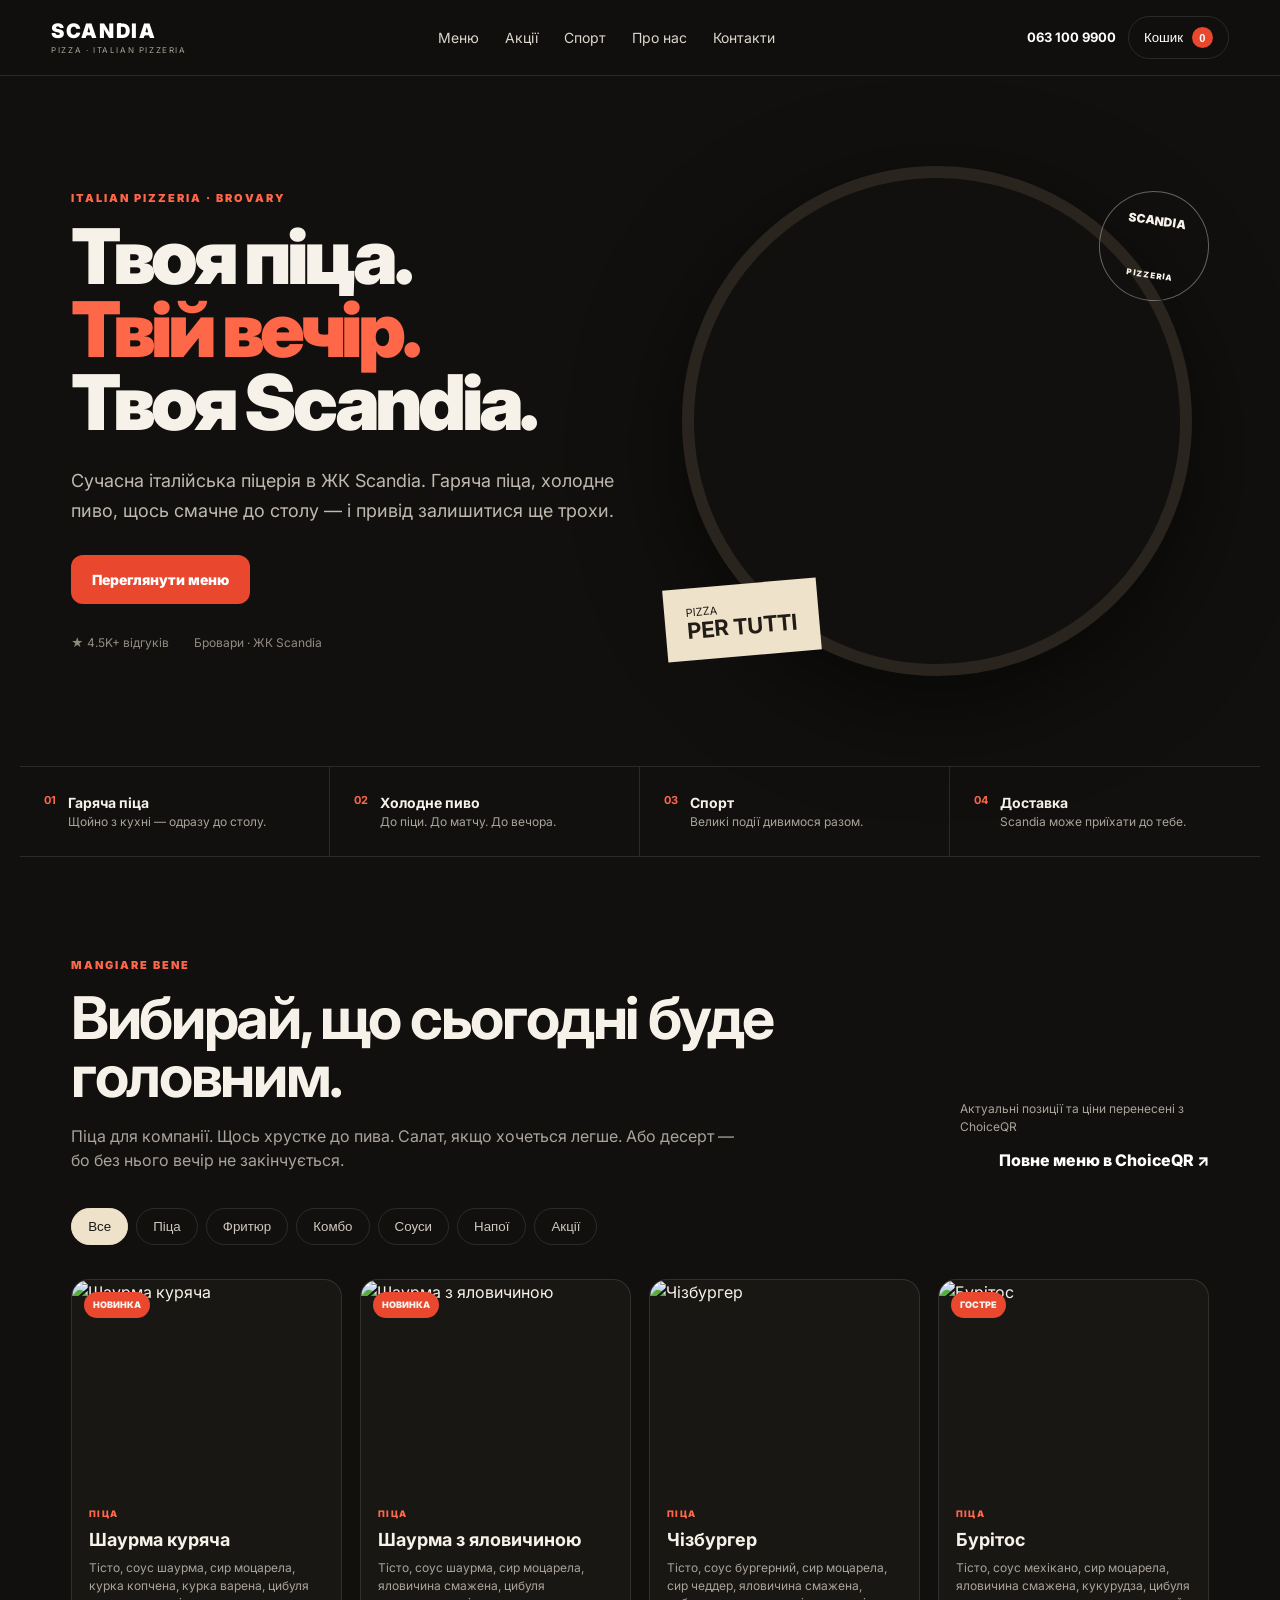
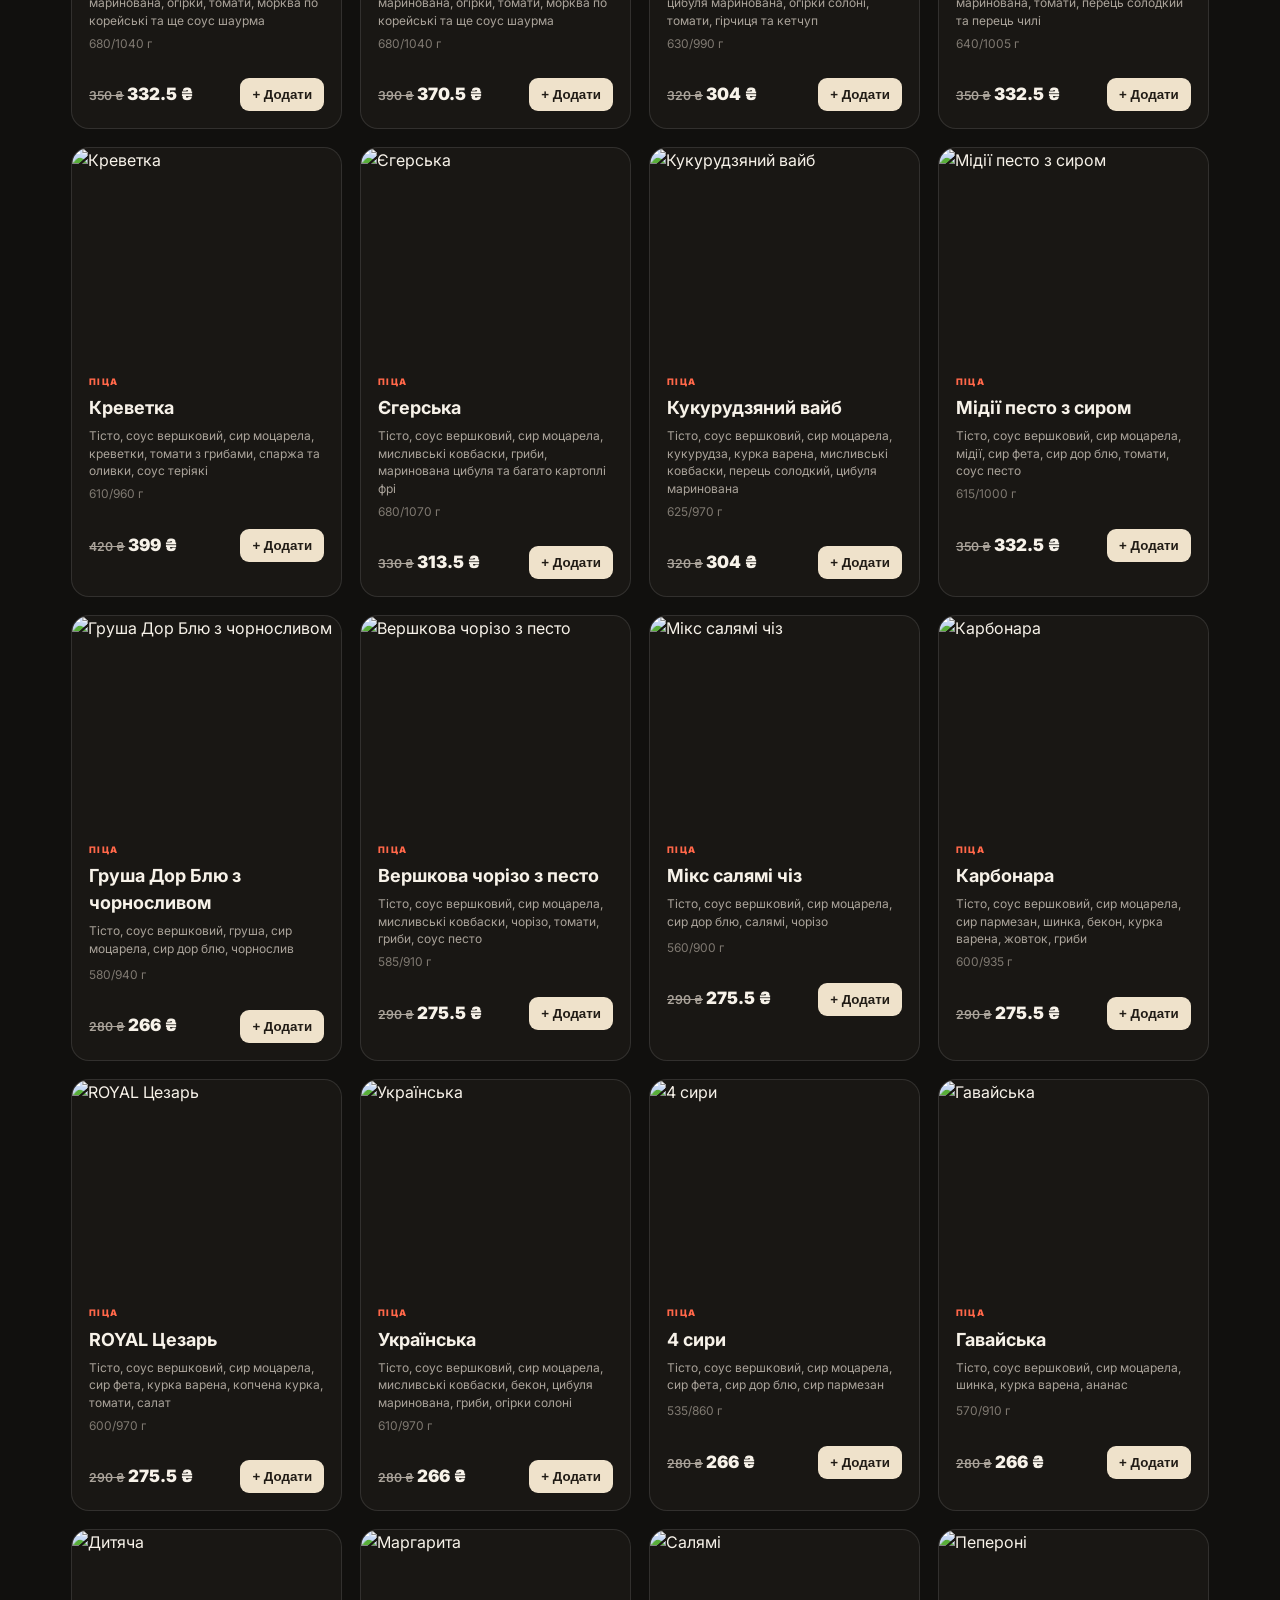
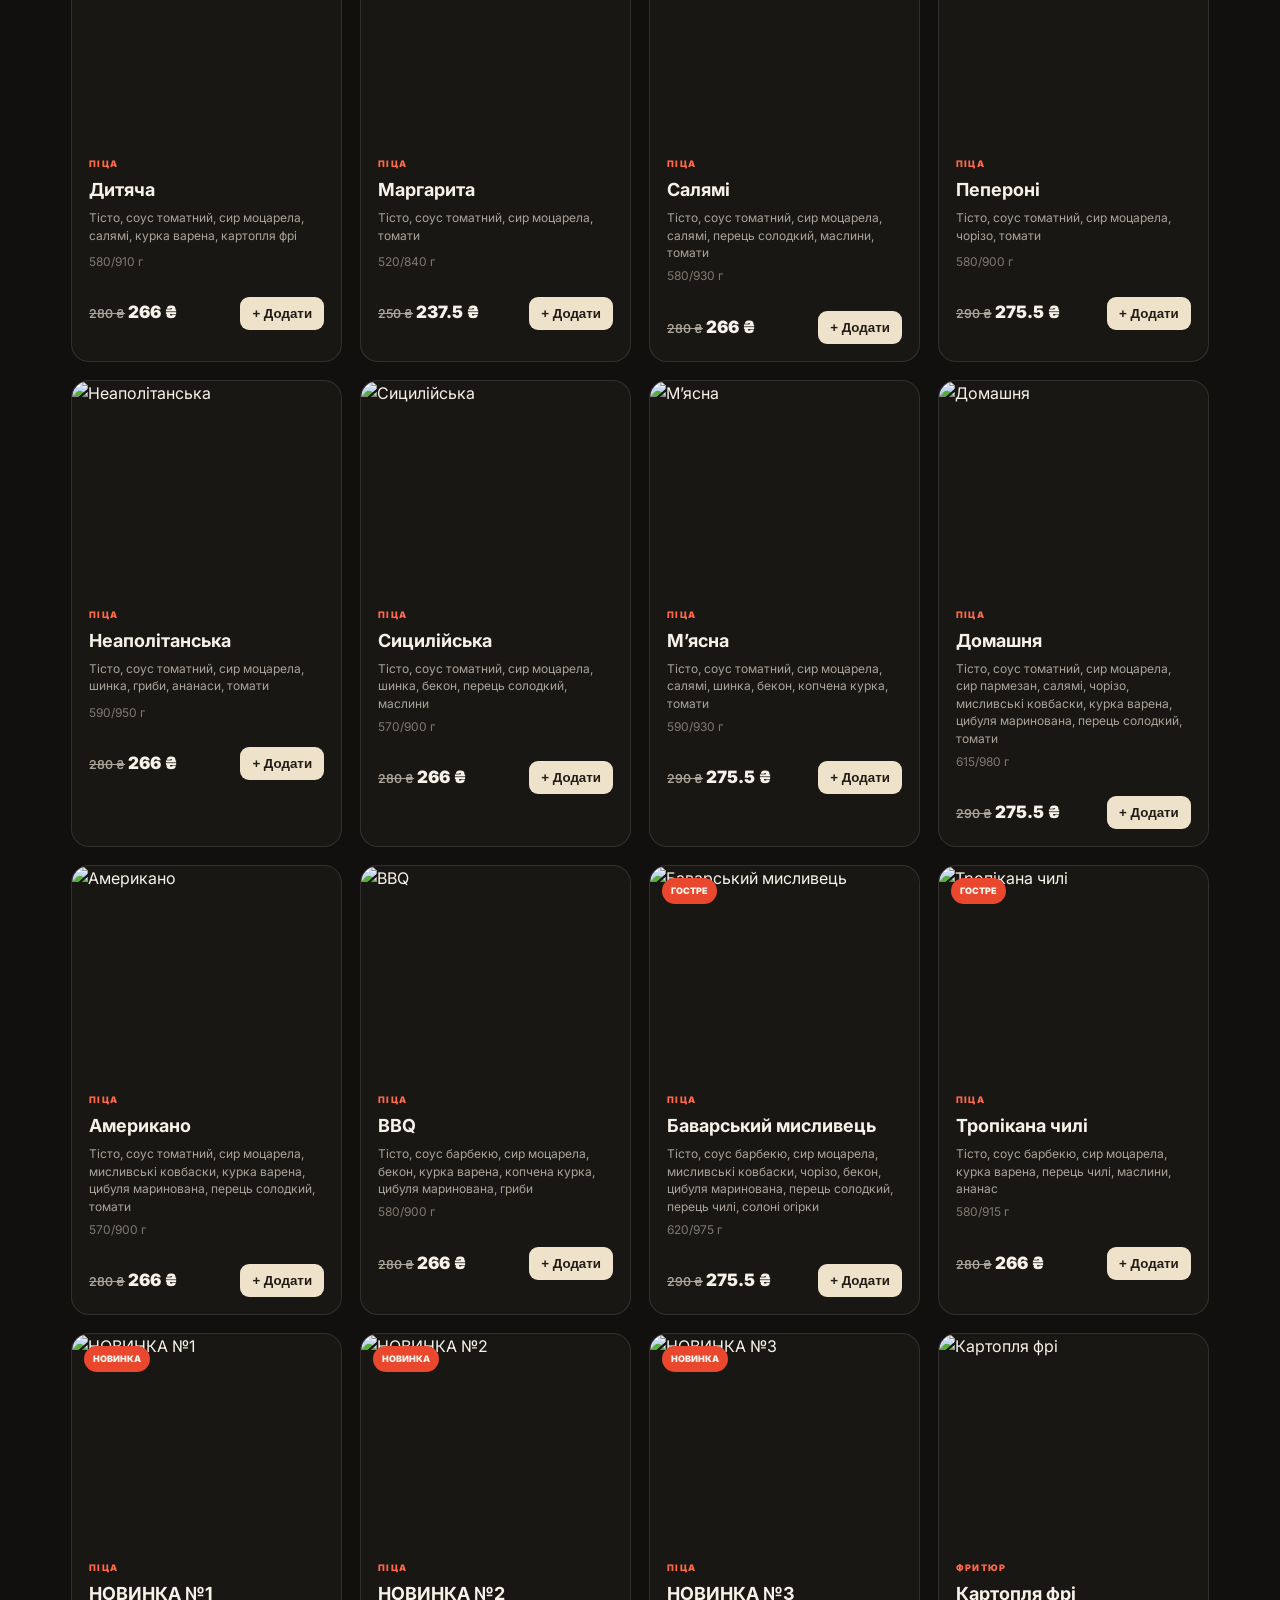
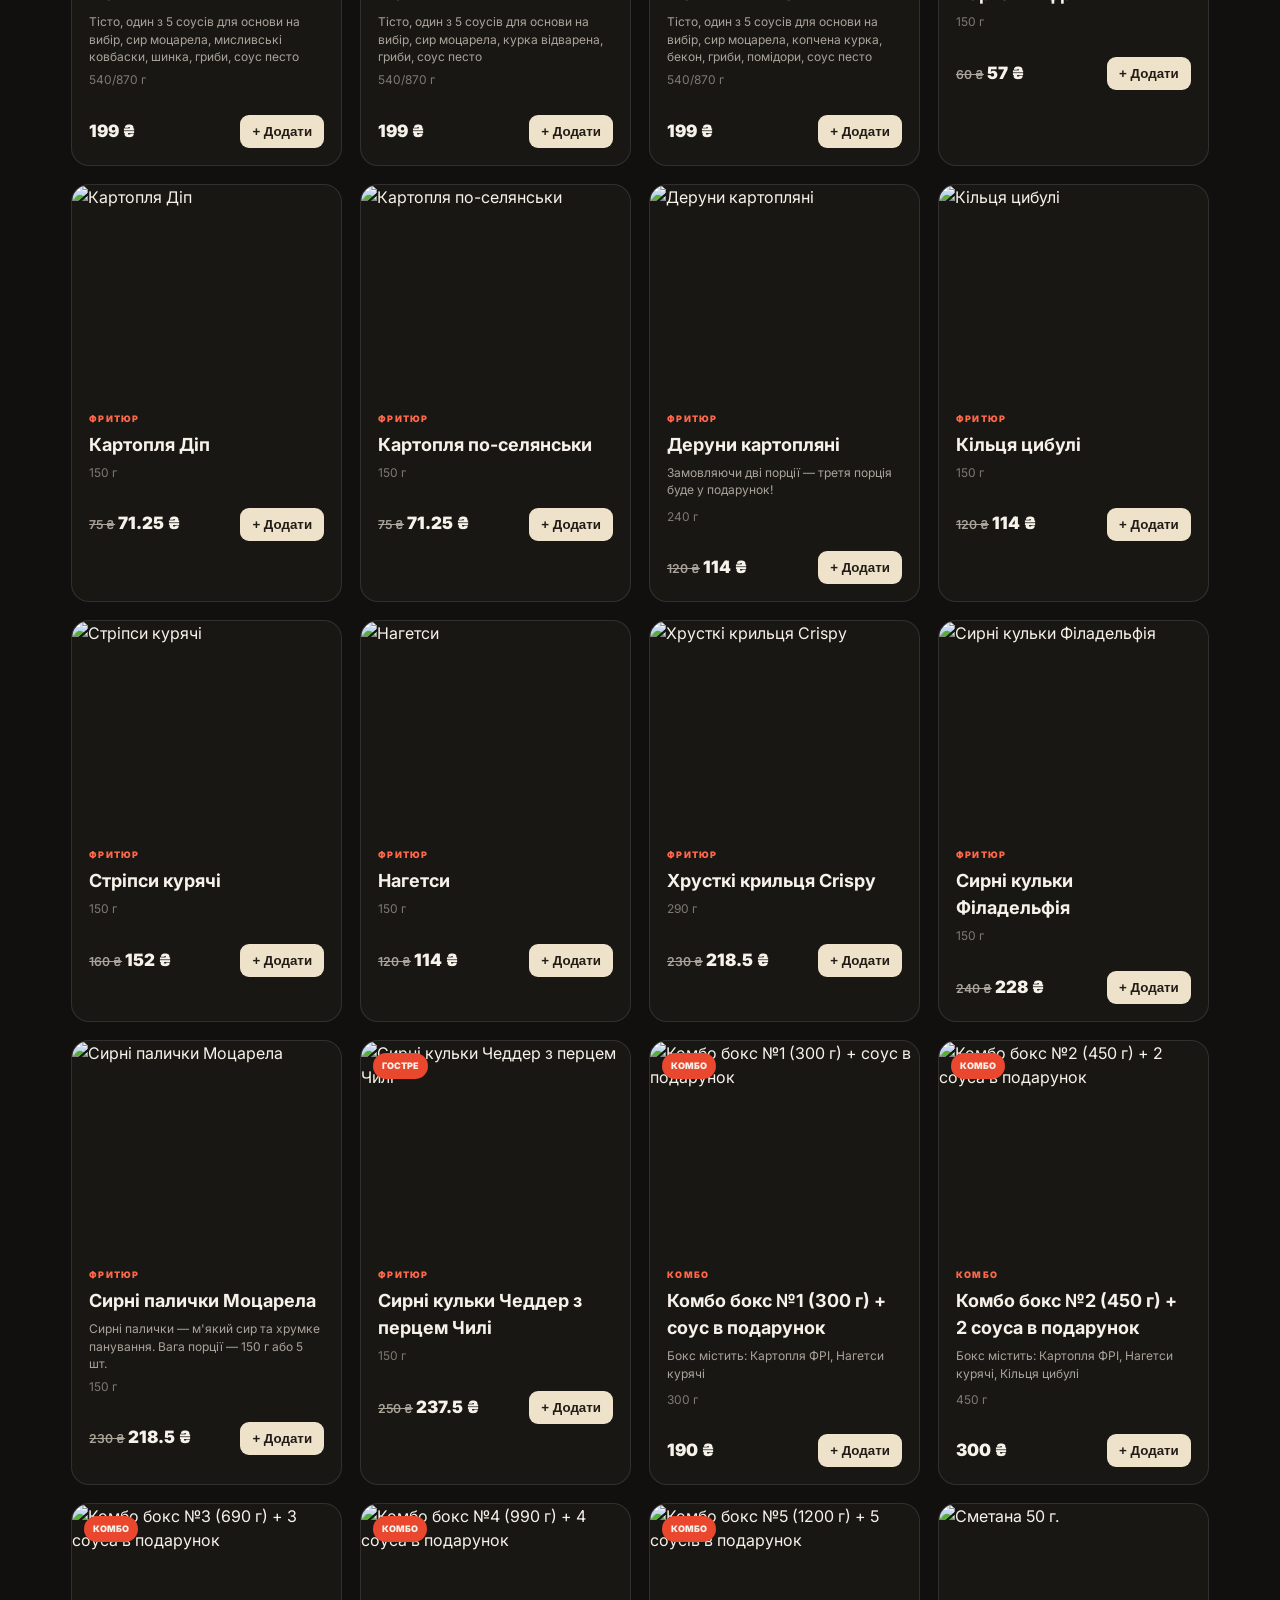
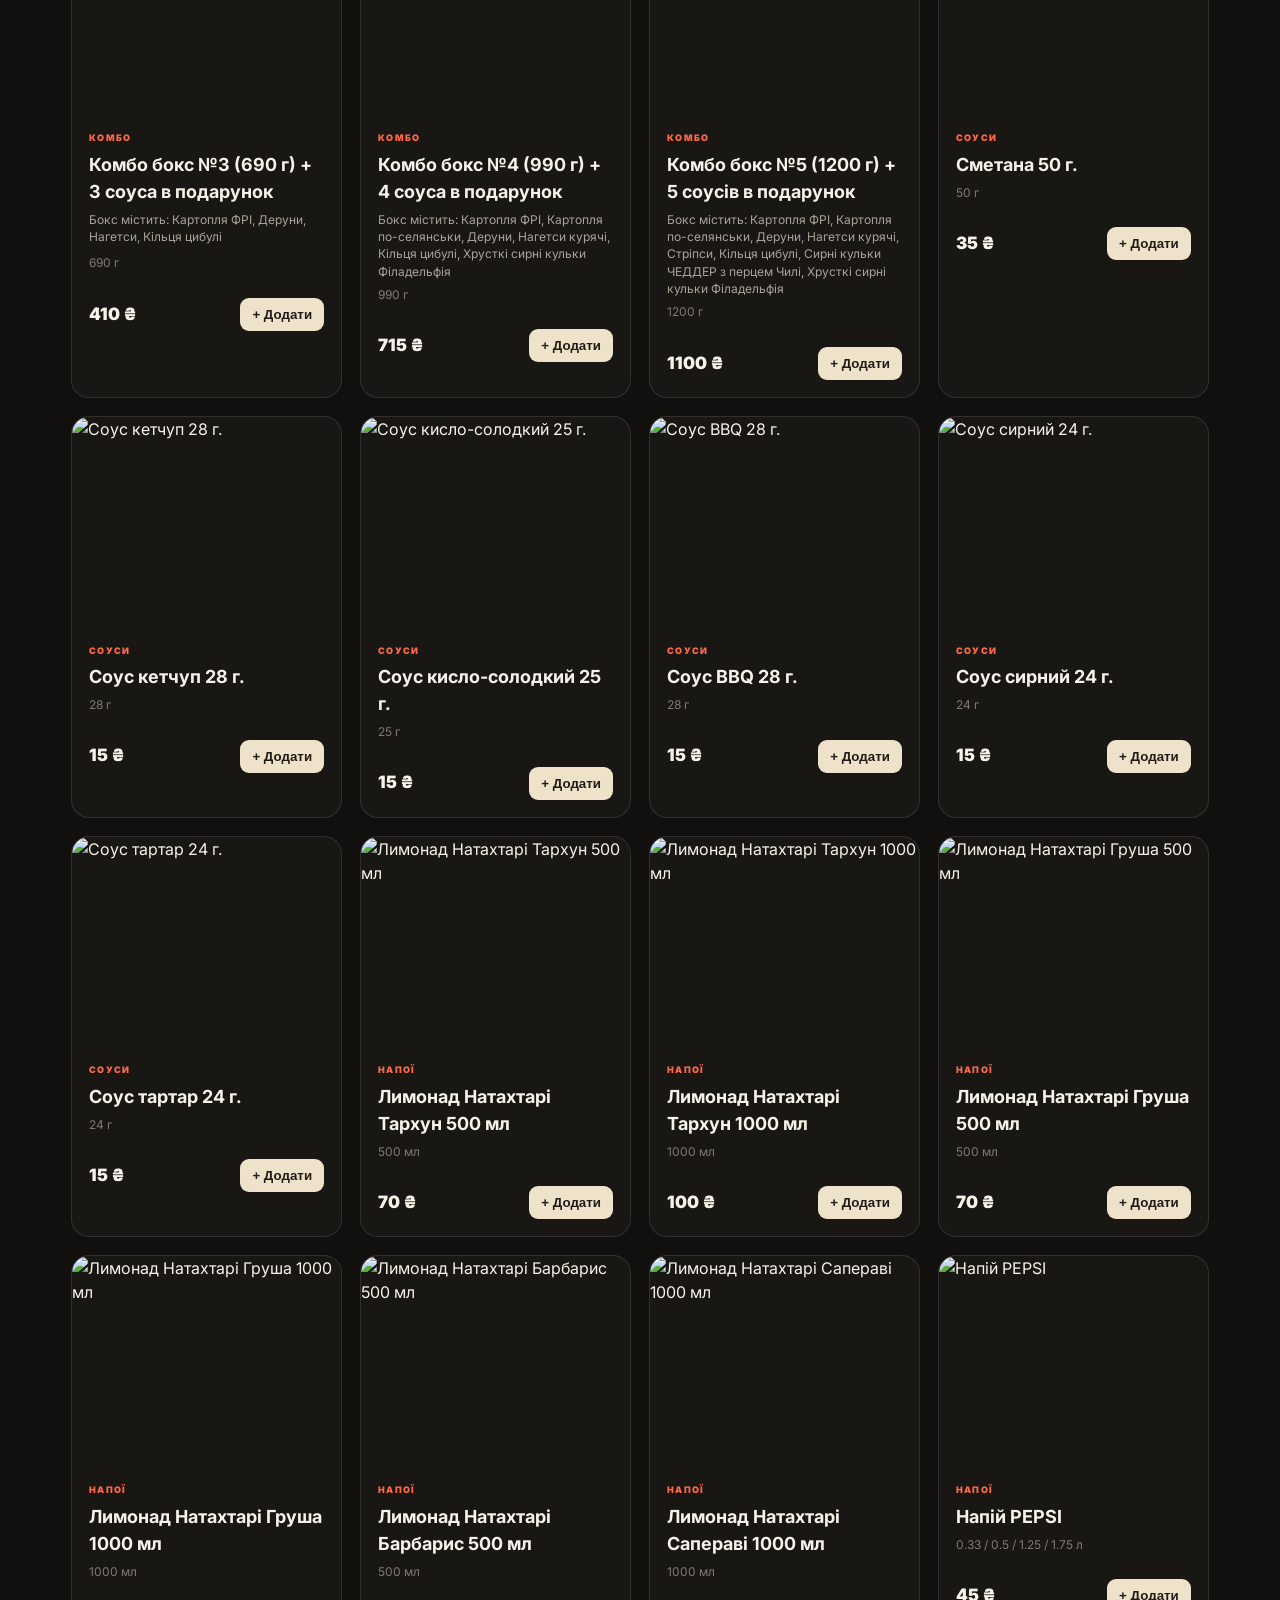
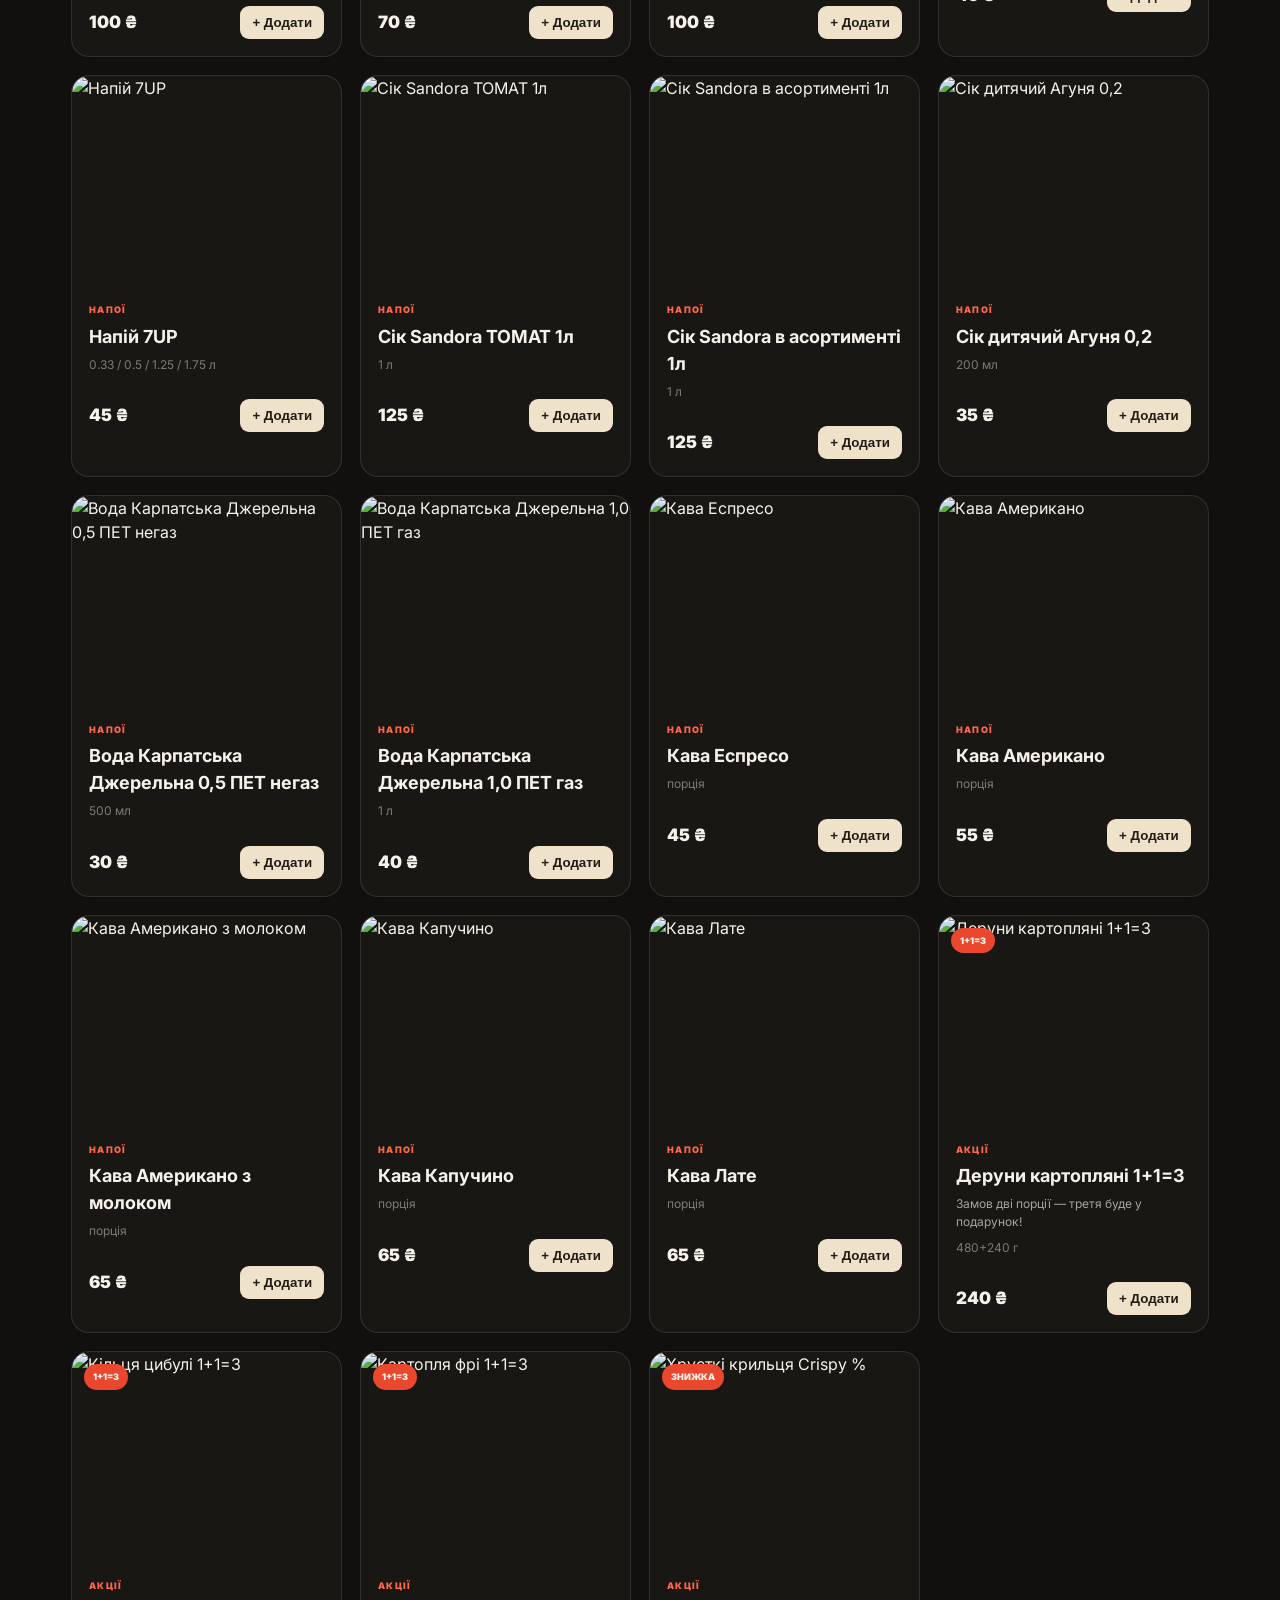
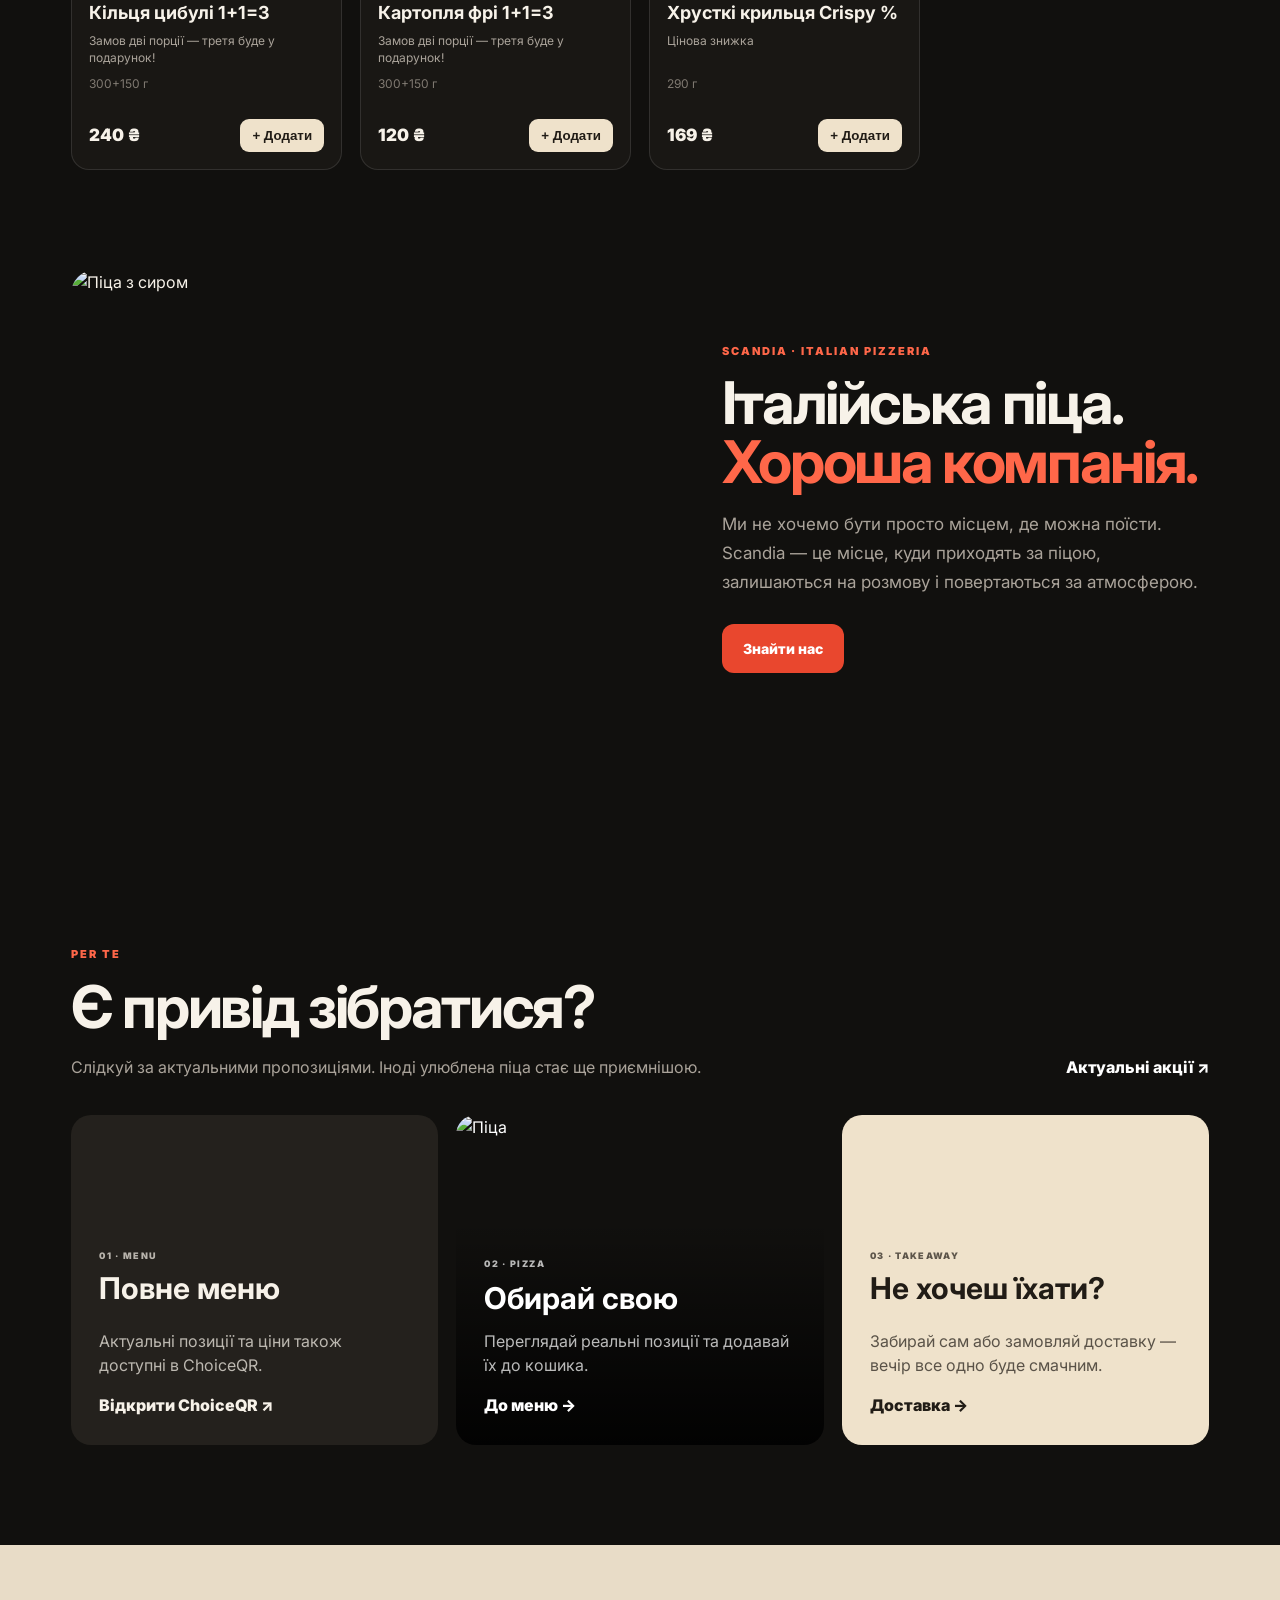
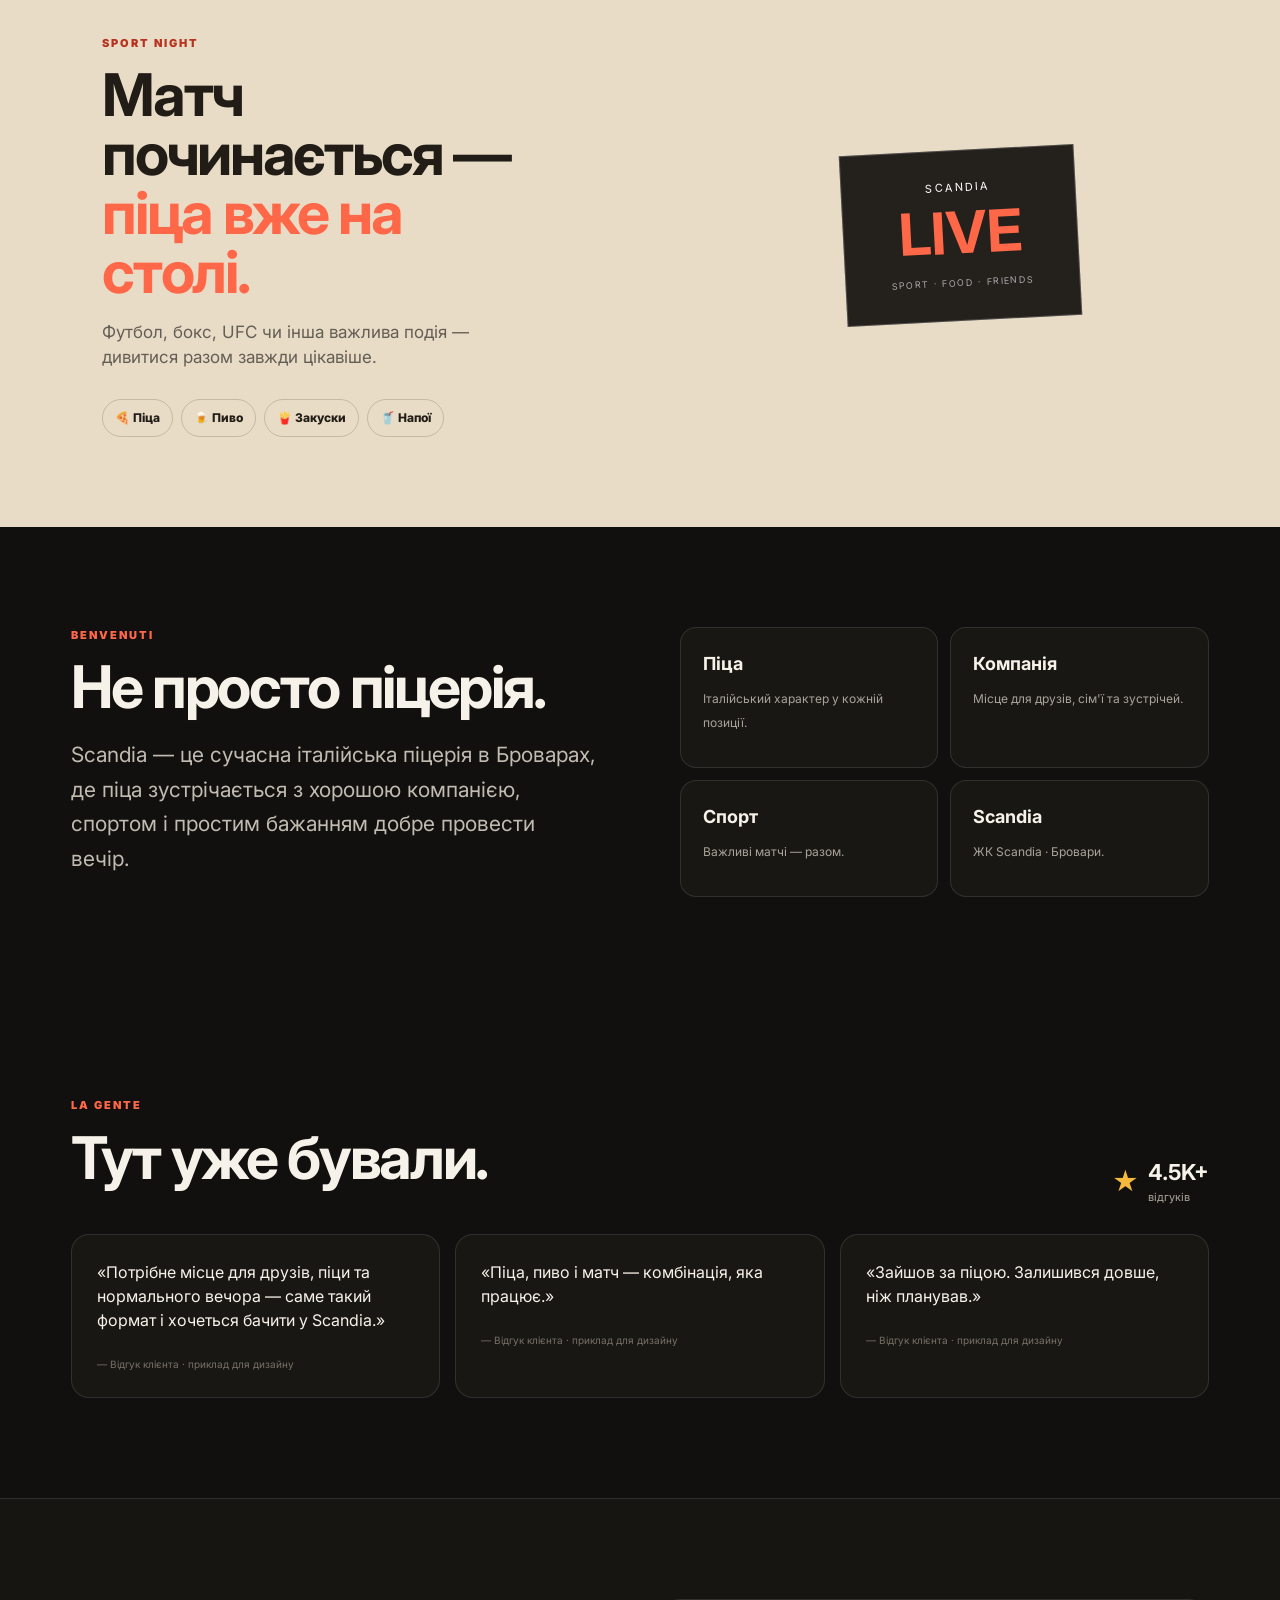
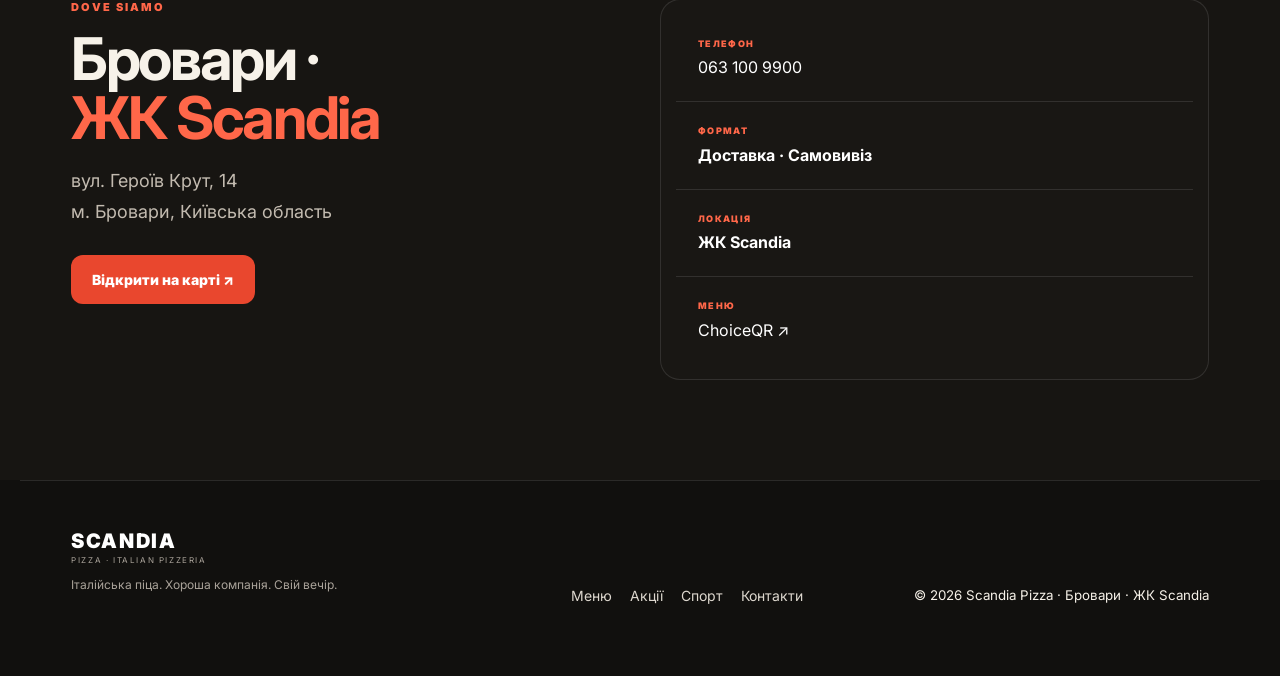
==== commit 3d199c6a: "Fix real menu rendering and ChoiceQR link" ====
--- a/index.html
+++ b/index.html
@@ -15,7 +15,7 @@
 <link rel="stylesheet" href="style.css">
 </head>
 <body>
-<div class="demo-bar">ДЕМО · АКТУАЛЬНЕ МЕНЮ SCANDIA PIZZA</div>
+
 <header class="site-header">
   <a class="brand" href="#top" aria-label="Scandia Pizza на головну"><span>SCANDIA</span><small>PIZZA · ITALIAN PIZZERIA</small></a>
   <nav class="main-nav" id="main-nav">
@@ -25,13 +25,312 @@
 </header>
 <main id="top">
 <section class="hero">
-  <div class="hero-copy"><div class="eyebrow">ITALIAN PIZZERIA · BROVARY</div><h1>Твоя піца.<br><em>Твій вечір.</em><br>Твоя Scandia.</h1><p>Сучасна італійська піцерія в ЖК Scandia. Гаряча піца, холодне пиво, щось смачне до столу — і привід залишитися ще трохи.</p><div class="hero-actions"><a class="btn btn-primary" href="#menu">Замовити зараз</a><a class="btn btn-ghost" href="#menu">Дивитися меню</a></div><div class="hero-meta"><span>★ 4.5K+ відгуків</span><span>Бровари · ЖК Scandia</span></div></div>
+  <div class="hero-copy"><div class="eyebrow">ITALIAN PIZZERIA · BROVARY</div><h1>Твоя піца.<br><em>Твій вечір.</em><br>Твоя Scandia.</h1><p>Сучасна італійська піцерія в ЖК Scandia. Гаряча піца, холодне пиво, щось смачне до столу — і привід залишитися ще трохи.</p><div class="hero-actions"><a class="btn btn-primary" href="#menu">Переглянути меню</a></div><div class="hero-meta"><span>★ 4.5K+ відгуків</span><span>Бровари · ЖК Scandia</span></div></div>
   <div class="hero-art"><div class="hero-pizza"><img src="https://images.unsplash.com/photo-1574071318508-1cdbab80d002?auto=format&fit=crop&w=1200&q=88" alt="Італійська піца"></div><div class="hero-note">PIZZA<br><strong>PER TUTTI</strong></div><div class="hero-stamp">SCANDIA<br><span>PIZZERIA</span></div></div>
 </section>
 <section class="feature-strip"><div><b>01</b><strong>Гаряча піца</strong><span>Щойно з кухні — одразу до столу.</span></div><div><b>02</b><strong>Холодне пиво</strong><span>До піци. До матчу. До вечора.</span></div><div><b>03</b><strong>Спорт</strong><span>Великі події дивимося разом.</span></div><div><b>04</b><strong>Доставка</strong><span>Scandia може приїхати до тебе.</span></div></section>
-<section class="section menu-section" id="menu"><div class="section-head"><div><div class="eyebrow">MANGIARE BENE</div><h2>Вибирай, що сьогодні буде головним.</h2><p>Піца для компанії. Щось хрустке до пива. Салат, якщо хочеться легше. Або десерт — бо без нього вечір не закінчується.</p></div><span class="menu-source-note">Актуальні позиції та ціни перенесені з ChoiceQR</span></div><div class="filters" id="filters"></div><div class="products" id="products"></div></section>
+<section class="section menu-section" id="menu"><div class="section-head"><div><div class="eyebrow">MANGIARE BENE</div><h2>Вибирай, що сьогодні буде головним.</h2><p>Піца для компанії. Щось хрустке до пива. Салат, якщо хочеться легше. Або десерт — бо без нього вечір не закінчується.</p></div><div class="menu-source-actions"><span class="menu-source-note">Актуальні позиції та ціни перенесені з ChoiceQR</span><a class="text-link" href="https://scandia-pizza.choiceqr.com/" target="_blank" rel="noopener">Повне меню в ChoiceQR ↗</a></div></div><div class="filters" id="filters"></div><div class="products" id="products"><article class="product" data-category="pizza">
+      <div class="product-img"><img src="https://cdn-media.choiceqr.com/prod-eat-scandia-pizza/menu/thumbnail_RRKKd-iwXUo-FWBbq.png" alt="Шаурма куряча" loading="lazy"><span class="badge">НОВИНКА</span></div>
+      <div class="product-body"><div class="product-cat">Піца</div><h3>Шаурма куряча</h3><p>Тісто, соус шаурма, сир моцарела, курка копчена, курка варена, цибуля маринована, огірки, томати, морква по корейські та ще соус шаурма</p><p class="product-meta">680/1040 г</p><div class="product-foot"><span class="price"><small class="old-price">350 ₴</small> 332.5 ₴</span><button class="add" data-add="1">+ Додати</button></div></div>
+    </article>
+<article class="product" data-category="pizza">
+      <div class="product-img"><img src="https://cdn-media.choiceqr.com/prod-eat-scandia-pizza/menu/thumbnail_qUEoy-PeOdx-rXqGA.png" alt="Шаурма з яловичиною" loading="lazy"><span class="badge">НОВИНКА</span></div>
+      <div class="product-body"><div class="product-cat">Піца</div><h3>Шаурма з яловичиною</h3><p>Тісто, соус шаурма, сир моцарела, яловичина смажена, цибуля маринована, огірки, томати, морква по корейські та ще соус шаурма</p><p class="product-meta">680/1040 г</p><div class="product-foot"><span class="price"><small class="old-price">390 ₴</small> 370.5 ₴</span><button class="add" data-add="2">+ Додати</button></div></div>
+    </article>
+<article class="product" data-category="pizza">
+      <div class="product-img"><img src="https://cdn-media.choiceqr.com/prod-eat-scandia-pizza/menu/thumbnail_KYJFi-ZmlqD-bhXXw.png" alt="Чізбургер" loading="lazy"></div>
+      <div class="product-body"><div class="product-cat">Піца</div><h3>Чізбургер</h3><p>Тісто, соус бургерний, сир моцарела, сир чеддер, яловичина смажена, цибуля маринована, огірки солоні, томати, гірчиця та кетчуп</p><p class="product-meta">630/990 г</p><div class="product-foot"><span class="price"><small class="old-price">320 ₴</small> 304 ₴</span><button class="add" data-add="3">+ Додати</button></div></div>
+    </article>
+<article class="product" data-category="pizza">
+      <div class="product-img"><img src="https://cdn-media.choiceqr.com/prod-eat-scandia-pizza/menu/thumbnail_nMjJC-bdNeG-ePpJq.png" alt="Бурітос" loading="lazy"><span class="badge">ГОСТРЕ</span></div>
+      <div class="product-body"><div class="product-cat">Піца</div><h3>Бурітос</h3><p>Тісто, соус мехікано, сир моцарела, яловичина смажена, кукурудза, цибуля маринована, томати, перець солодкий та перець чилі</p><p class="product-meta">640/1005 г</p><div class="product-foot"><span class="price"><small class="old-price">350 ₴</small> 332.5 ₴</span><button class="add" data-add="4">+ Додати</button></div></div>
+    </article>
+<article class="product" data-category="pizza">
+      <div class="product-img"><img src="https://cdn-media.choiceqr.com/prod-eat-scandia-pizza/menu/thumbnail_aWzxl-LdecH-mDPgl.png" alt="Креветка" loading="lazy"></div>
+      <div class="product-body"><div class="product-cat">Піца</div><h3>Креветка</h3><p>Тісто, соус вершковий, сир моцарела, креветки, томати з грибами, спаржа та оливки, соус теріякі</p><p class="product-meta">610/960 г</p><div class="product-foot"><span class="price"><small class="old-price">420 ₴</small> 399 ₴</span><button class="add" data-add="5">+ Додати</button></div></div>
+    </article>
+<article class="product" data-category="pizza">
+      <div class="product-img"><img src="https://cdn-media.choiceqr.com/prod-eat-scandia-pizza/menu/thumbnail_IkhGe-DMxeG-FgirH.png" alt="Єгерська" loading="lazy"></div>
+      <div class="product-body"><div class="product-cat">Піца</div><h3>Єгерська</h3><p>Тісто, соус вершковий, сир моцарела, мисливські ковбаски, гриби, маринована цибуля та багато картоплі фрі</p><p class="product-meta">680/1070 г</p><div class="product-foot"><span class="price"><small class="old-price">330 ₴</small> 313.5 ₴</span><button class="add" data-add="6">+ Додати</button></div></div>
+    </article>
+<article class="product" data-category="pizza">
+      <div class="product-img"><img src="https://cdn-media.choiceqr.com/prod-eat-scandia-pizza/menu/thumbnail_DoKbG-AOyIg-FeCdf.png" alt="Кукурудзяний вайб" loading="lazy"></div>
+      <div class="product-body"><div class="product-cat">Піца</div><h3>Кукурудзяний вайб</h3><p>Тісто, соус вершковий, сир моцарела, кукурудза, курка варена, мисливські ковбаски, перець солодкий, цибуля маринована</p><p class="product-meta">625/970 г</p><div class="product-foot"><span class="price"><small class="old-price">320 ₴</small> 304 ₴</span><button class="add" data-add="7">+ Додати</button></div></div>
+    </article>
+<article class="product" data-category="pizza">
+      <div class="product-img"><img src="https://cdn-media.choiceqr.com/prod-eat-scandia-pizza/menu/thumbnail_bDLRg-brJPw-Ilkgv.jpeg" alt="Мідії песто з сиром" loading="lazy"></div>
+      <div class="product-body"><div class="product-cat">Піца</div><h3>Мідії песто з сиром</h3><p>Тісто, соус вершковий, сир моцарела, мідії, сир фета, сир дор блю, томати, соус песто</p><p class="product-meta">615/1000 г</p><div class="product-foot"><span class="price"><small class="old-price">350 ₴</small> 332.5 ₴</span><button class="add" data-add="8">+ Додати</button></div></div>
+    </article>
+<article class="product" data-category="pizza">
+      <div class="product-img"><img src="https://cdn-media.choiceqr.com/prod-eat-scandia-pizza/menu/thumbnail_EcTPe-urqOa-RANyz.png" alt="Груша Дор Блю з чорносливом" loading="lazy"></div>
+      <div class="product-body"><div class="product-cat">Піца</div><h3>Груша Дор Блю з чорносливом</h3><p>Тісто, соус вершковий, груша, сир моцарела, сир дор блю, чорнослив</p><p class="product-meta">580/940 г</p><div class="product-foot"><span class="price"><small class="old-price">280 ₴</small> 266 ₴</span><button class="add" data-add="9">+ Додати</button></div></div>
+    </article>
+<article class="product" data-category="pizza">
+      <div class="product-img"><img src="https://cdn-media.choiceqr.com/prod-eat-scandia-pizza/menu/thumbnail_xSzqs-SSADM-QAkUG.png" alt="Вершкова чорізо з песто" loading="lazy"></div>
+      <div class="product-body"><div class="product-cat">Піца</div><h3>Вершкова чорізо з песто</h3><p>Тісто, соус вершковий, сир моцарела, мисливські ковбаски, чорізо, томати, гриби, соус песто</p><p class="product-meta">585/910 г</p><div class="product-foot"><span class="price"><small class="old-price">290 ₴</small> 275.5 ₴</span><button class="add" data-add="10">+ Додати</button></div></div>
+    </article>
+<article class="product" data-category="pizza">
+      <div class="product-img"><img src="https://cdn-media.choiceqr.com/prod-eat-scandia-pizza/menu/thumbnail_tMuHF-bEwCt-FQQKr.png" alt="Мікс салямі чіз" loading="lazy"></div>
+      <div class="product-body"><div class="product-cat">Піца</div><h3>Мікс салямі чіз</h3><p>Тісто, соус вершковий, сир моцарела, сир дор блю, салямі, чорізо</p><p class="product-meta">560/900 г</p><div class="product-foot"><span class="price"><small class="old-price">290 ₴</small> 275.5 ₴</span><button class="add" data-add="11">+ Додати</button></div></div>
+    </article>
+<article class="product" data-category="pizza">
+      <div class="product-img"><img src="https://cdn-media.choiceqr.com/prod-eat-scandia-pizza/menu/thumbnail_HuQNZ-aMWHb-SzHhq.png" alt="Карбонара" loading="lazy"></div>
+      <div class="product-body"><div class="product-cat">Піца</div><h3>Карбонара</h3><p>Тісто, соус вершковий, сир моцарела, сир пармезан, шинка, бекон, курка варена, жовток, гриби</p><p class="product-meta">600/935 г</p><div class="product-foot"><span class="price"><small class="old-price">290 ₴</small> 275.5 ₴</span><button class="add" data-add="12">+ Додати</button></div></div>
+    </article>
+<article class="product" data-category="pizza">
+      <div class="product-img"><img src="https://cdn-media.choiceqr.com/prod-eat-scandia-pizza/menu/thumbnail_xxvXk-flDdS-CJcTC.png" alt="ROYAL Цезарь" loading="lazy"></div>
+      <div class="product-body"><div class="product-cat">Піца</div><h3>ROYAL Цезарь</h3><p>Тісто, соус вершковий, сир моцарела, сир фета, курка варена, копчена курка, томати, салат</p><p class="product-meta">600/970 г</p><div class="product-foot"><span class="price"><small class="old-price">290 ₴</small> 275.5 ₴</span><button class="add" data-add="13">+ Додати</button></div></div>
+    </article>
+<article class="product" data-category="pizza">
+      <div class="product-img"><img src="https://cdn-media.choiceqr.com/prod-eat-scandia-pizza/menu/thumbnail_IwxJC-DDvwT-ecDNg.png" alt="Українська" loading="lazy"></div>
+      <div class="product-body"><div class="product-cat">Піца</div><h3>Українська</h3><p>Тісто, соус вершковий, сир моцарела, мисливські ковбаски, бекон, цибуля маринована, гриби, огірки солоні</p><p class="product-meta">610/970 г</p><div class="product-foot"><span class="price"><small class="old-price">280 ₴</small> 266 ₴</span><button class="add" data-add="14">+ Додати</button></div></div>
+    </article>
+<article class="product" data-category="pizza">
+      <div class="product-img"><img src="https://cdn-media.choiceqr.com/prod-eat-scandia-pizza/menu/thumbnail_hmeaC-szlZm-GShCH.png" alt="4 сири" loading="lazy"></div>
+      <div class="product-body"><div class="product-cat">Піца</div><h3>4 сири</h3><p>Тісто, соус вершковий, сир моцарела, сир фета, сир дор блю, сир пармезан</p><p class="product-meta">535/860 г</p><div class="product-foot"><span class="price"><small class="old-price">280 ₴</small> 266 ₴</span><button class="add" data-add="15">+ Додати</button></div></div>
+    </article>
+<article class="product" data-category="pizza">
+      <div class="product-img"><img src="https://cdn-media.choiceqr.com/prod-eat-scandia-pizza/menu/thumbnail_XTDPF-fMCIB-CkTpf.png" alt="Гавайська" loading="lazy"></div>
+      <div class="product-body"><div class="product-cat">Піца</div><h3>Гавайська</h3><p>Тісто, соус вершковий, сир моцарела, шинка, курка варена, ананас</p><p class="product-meta">570/910 г</p><div class="product-foot"><span class="price"><small class="old-price">280 ₴</small> 266 ₴</span><button class="add" data-add="16">+ Додати</button></div></div>
+    </article>
+<article class="product" data-category="pizza">
+      <div class="product-img"><img src="https://cdn-media.choiceqr.com/prod-eat-scandia-pizza/menu/thumbnail_uIYJk-CBimE-JSCEz.png" alt="Дитяча" loading="lazy"></div>
+      <div class="product-body"><div class="product-cat">Піца</div><h3>Дитяча</h3><p>Тісто, соус томатний, сир моцарела, салямі, курка варена, картопля фрі</p><p class="product-meta">580/910 г</p><div class="product-foot"><span class="price"><small class="old-price">280 ₴</small> 266 ₴</span><button class="add" data-add="17">+ Додати</button></div></div>
+    </article>
+<article class="product" data-category="pizza">
+      <div class="product-img"><img src="https://cdn-media.choiceqr.com/prod-eat-scandia-pizza/menu/thumbnail_jKbWM-wbXXN-xqLsC.jpeg" alt="Маргарита" loading="lazy"></div>
+      <div class="product-body"><div class="product-cat">Піца</div><h3>Маргарита</h3><p>Тісто, соус томатний, сир моцарела, томати</p><p class="product-meta">520/840 г</p><div class="product-foot"><span class="price"><small class="old-price">250 ₴</small> 237.5 ₴</span><button class="add" data-add="18">+ Додати</button></div></div>
+    </article>
+<article class="product" data-category="pizza">
+      <div class="product-img"><img src="https://cdn-media.choiceqr.com/prod-eat-scandia-pizza/menu/thumbnail_tbDRG-sklBq-OSUvD.jpeg" alt="Салямі" loading="lazy"></div>
+      <div class="product-body"><div class="product-cat">Піца</div><h3>Салямі</h3><p>Тісто, соус томатний, сир моцарела, салямі, перець солодкий, маслини, томати</p><p class="product-meta">580/930 г</p><div class="product-foot"><span class="price"><small class="old-price">280 ₴</small> 266 ₴</span><button class="add" data-add="19">+ Додати</button></div></div>
+    </article>
+<article class="product" data-category="pizza">
+      <div class="product-img"><img src="https://cdn-media.choiceqr.com/prod-eat-scandia-pizza/menu/thumbnail_IzevG-sCtLT-Cicpj.jpeg" alt="Пепероні" loading="lazy"></div>
+      <div class="product-body"><div class="product-cat">Піца</div><h3>Пепероні</h3><p>Тісто, соус томатний, сир моцарела, чорізо, томати</p><p class="product-meta">580/900 г</p><div class="product-foot"><span class="price"><small class="old-price">290 ₴</small> 275.5 ₴</span><button class="add" data-add="20">+ Додати</button></div></div>
+    </article>
+<article class="product" data-category="pizza">
+      <div class="product-img"><img src="https://cdn-media.choiceqr.com/prod-eat-scandia-pizza/menu/thumbnail_dqaYn-iZZDX-GmSLF.jpeg" alt="Неаполітанська" loading="lazy"></div>
+      <div class="product-body"><div class="product-cat">Піца</div><h3>Неаполітанська</h3><p>Тісто, соус томатний, сир моцарела, шинка, гриби, ананаси, томати</p><p class="product-meta">590/950 г</p><div class="product-foot"><span class="price"><small class="old-price">280 ₴</small> 266 ₴</span><button class="add" data-add="21">+ Додати</button></div></div>
+    </article>
+<article class="product" data-category="pizza">
+      <div class="product-img"><img src="https://cdn-media.choiceqr.com/prod-eat-scandia-pizza/menu/thumbnail_NXKDD-zTeGG-sRJAv.jpeg" alt="Сицилійська" loading="lazy"></div>
+      <div class="product-body"><div class="product-cat">Піца</div><h3>Сицилійська</h3><p>Тісто, соус томатний, сир моцарела, шинка, бекон, перець солодкий, маслини</p><p class="product-meta">570/900 г</p><div class="product-foot"><span class="price"><small class="old-price">280 ₴</small> 266 ₴</span><button class="add" data-add="22">+ Додати</button></div></div>
+    </article>
+<article class="product" data-category="pizza">
+      <div class="product-img"><img src="https://cdn-media.choiceqr.com/prod-eat-scandia-pizza/menu/thumbnail_IkYXd-lYaRW-BkLCI.jpeg" alt="Мʼясна" loading="lazy"></div>
+      <div class="product-body"><div class="product-cat">Піца</div><h3>Мʼясна</h3><p>Тісто, соус томатний, сир моцарела, салямі, шинка, бекон, копчена курка, томати</p><p class="product-meta">590/930 г</p><div class="product-foot"><span class="price"><small class="old-price">290 ₴</small> 275.5 ₴</span><button class="add" data-add="23">+ Додати</button></div></div>
+    </article>
+<article class="product" data-category="pizza">
+      <div class="product-img"><img src="https://cdn-media.choiceqr.com/prod-eat-scandia-pizza/menu/thumbnail_OJjJw-FekXa-HcFbF.jpeg" alt="Домашня" loading="lazy"></div>
+      <div class="product-body"><div class="product-cat">Піца</div><h3>Домашня</h3><p>Тісто, соус томатний, сир моцарела, сир пармезан, салямі, чорізо, мисливські ковбаски, курка варена, цибуля маринована, перець солодкий, томати</p><p class="product-meta">615/980 г</p><div class="product-foot"><span class="price"><small class="old-price">290 ₴</small> 275.5 ₴</span><button class="add" data-add="24">+ Додати</button></div></div>
+    </article>
+<article class="product" data-category="pizza">
+      <div class="product-img"><img src="https://cdn-media.choiceqr.com/prod-eat-scandia-pizza/menu/thumbnail_BsVEt-rFgJG-jlglJ.jpeg" alt="Американо" loading="lazy"></div>
+      <div class="product-body"><div class="product-cat">Піца</div><h3>Американо</h3><p>Тісто, соус томатний, сир моцарела, мисливські ковбаски, курка варена, цибуля маринована, перець солодкий, томати</p><p class="product-meta">570/900 г</p><div class="product-foot"><span class="price"><small class="old-price">280 ₴</small> 266 ₴</span><button class="add" data-add="25">+ Додати</button></div></div>
+    </article>
+<article class="product" data-category="pizza">
+      <div class="product-img"><img src="https://cdn-media.choiceqr.com/prod-eat-scandia-pizza/menu/thumbnail_CaMID-RIHSD-eckIe.png" alt="ВВQ" loading="lazy"></div>
+      <div class="product-body"><div class="product-cat">Піца</div><h3>ВВQ</h3><p>Тісто, соус барбекю, сир моцарела, бекон, курка варена, копчена курка, цибуля маринована, гриби</p><p class="product-meta">580/900 г</p><div class="product-foot"><span class="price"><small class="old-price">280 ₴</small> 266 ₴</span><button class="add" data-add="26">+ Додати</button></div></div>
+    </article>
+<article class="product" data-category="pizza">
+      <div class="product-img"><img src="https://cdn-media.choiceqr.com/prod-eat-scandia-pizza/menu/thumbnail_ndWfm-vnOMO-JmkLP.jpeg" alt="Баварський мисливець" loading="lazy"><span class="badge">ГОСТРЕ</span></div>
+      <div class="product-body"><div class="product-cat">Піца</div><h3>Баварський мисливець</h3><p>Тісто, соус барбекю, сир моцарела, мисливські ковбаски, чорізо, бекон, цибуля маринована, перець солодкий, перець чилі, солоні огірки</p><p class="product-meta">620/975 г</p><div class="product-foot"><span class="price"><small class="old-price">290 ₴</small> 275.5 ₴</span><button class="add" data-add="27">+ Додати</button></div></div>
+    </article>
+<article class="product" data-category="pizza">
+      <div class="product-img"><img src="https://cdn-media.choiceqr.com/prod-eat-scandia-pizza/menu/thumbnail_kbWxb-WszGh-IZXLs.jpeg" alt="Тропікана чилі" loading="lazy"><span class="badge">ГОСТРЕ</span></div>
+      <div class="product-body"><div class="product-cat">Піца</div><h3>Тропікана чилі</h3><p>Тісто, соус барбекю, сир моцарела, курка варена, перець чилі, маслини, ананас</p><p class="product-meta">580/915 г</p><div class="product-foot"><span class="price"><small class="old-price">280 ₴</small> 266 ₴</span><button class="add" data-add="28">+ Додати</button></div></div>
+    </article>
+<article class="product" data-category="pizza">
+      <div class="product-img"><img src="https://cdn-media.choiceqr.com/prod-eat-scandia-pizza/menu/thumbnail_BLLVp-IFHSF-JMvjj.jpeg" alt="НОВИНКА №1" loading="lazy"><span class="badge">НОВИНКА</span></div>
+      <div class="product-body"><div class="product-cat">Піца</div><h3>НОВИНКА №1</h3><p>Тісто, один з 5 соусів для основи на вибір, сир моцарела, мисливські ковбаски, шинка, гриби, соус песто</p><p class="product-meta">540/870 г</p><div class="product-foot"><span class="price">199 ₴</span><button class="add" data-add="29">+ Додати</button></div></div>
+    </article>
+<article class="product" data-category="pizza">
+      <div class="product-img"><img src="https://cdn-media.choiceqr.com/prod-eat-scandia-pizza/menu/thumbnail_GqsaH-xEFOD-Ojgxy.jpeg" alt="НОВИНКА №2" loading="lazy"><span class="badge">НОВИНКА</span></div>
+      <div class="product-body"><div class="product-cat">Піца</div><h3>НОВИНКА №2</h3><p>Тісто, один з 5 соусів для основи на вибір, сир моцарела, курка відварена, гриби, соус песто</p><p class="product-meta">540/870 г</p><div class="product-foot"><span class="price">199 ₴</span><button class="add" data-add="30">+ Додати</button></div></div>
+    </article>
+<article class="product" data-category="pizza">
+      <div class="product-img"><img src="https://cdn-media.choiceqr.com/prod-eat-scandia-pizza/menu/thumbnail_bJTHw-RcFGC-CBCsV.jpeg" alt="НОВИНКА №3" loading="lazy"><span class="badge">НОВИНКА</span></div>
+      <div class="product-body"><div class="product-cat">Піца</div><h3>НОВИНКА №3</h3><p>Тісто, один з 5 соусів для основи на вибір, сир моцарела, копчена курка, бекон, гриби, помідори, соус песто</p><p class="product-meta">540/870 г</p><div class="product-foot"><span class="price">199 ₴</span><button class="add" data-add="31">+ Додати</button></div></div>
+    </article>
+<article class="product" data-category="fry">
+      <div class="product-img"><img src="https://cdn-media.choiceqr.com/prod-eat-scandia-pizza/menu/thumbnail_ZnWkF-EvUcy-IeAHD.jpeg" alt="Картопля фрі" loading="lazy"></div>
+      <div class="product-body"><div class="product-cat">Фритюр</div><h3>Картопля фрі</h3><p class="product-meta">150 г</p><div class="product-foot"><span class="price"><small class="old-price">60 ₴</small> 57 ₴</span><button class="add" data-add="32">+ Додати</button></div></div>
+    </article>
+<article class="product" data-category="fry">
+      <div class="product-img"><img src="https://cdn-media.choiceqr.com/prod-eat-scandia-pizza/menu/thumbnail_DxMJK-wmgpn-ItwoX.jpeg" alt="Картопля Діп" loading="lazy"></div>
+      <div class="product-body"><div class="product-cat">Фритюр</div><h3>Картопля Діп</h3><p class="product-meta">150 г</p><div class="product-foot"><span class="price"><small class="old-price">75 ₴</small> 71.25 ₴</span><button class="add" data-add="33">+ Додати</button></div></div>
+    </article>
+<article class="product" data-category="fry">
+      <div class="product-img"><img src="https://cdn-media.choiceqr.com/prod-eat-scandia-pizza/menu/thumbnail_fdrtC-nwpia-NmJvH.jpeg" alt="Картопля по-селянськи" loading="lazy"></div>
+      <div class="product-body"><div class="product-cat">Фритюр</div><h3>Картопля по-селянськи</h3><p class="product-meta">150 г</p><div class="product-foot"><span class="price"><small class="old-price">75 ₴</small> 71.25 ₴</span><button class="add" data-add="34">+ Додати</button></div></div>
+    </article>
+<article class="product" data-category="fry">
+      <div class="product-img"><img src="https://cdn-media.choiceqr.com/prod-eat-scandia-pizza/menu/thumbnail_bTMCM-BEAGV-YDizr.jpeg" alt="Деруни картопляні" loading="lazy"></div>
+      <div class="product-body"><div class="product-cat">Фритюр</div><h3>Деруни картопляні</h3><p>Замовляючи дві порції — третя порція буде у подарунок!</p><p class="product-meta">240 г</p><div class="product-foot"><span class="price"><small class="old-price">120 ₴</small> 114 ₴</span><button class="add" data-add="35">+ Додати</button></div></div>
+    </article>
+<article class="product" data-category="fry">
+      <div class="product-img"><img src="https://cdn-media.choiceqr.com/prod-eat-scandia-pizza/menu/thumbnail_ItsdJ-bLDjc-DqNrq.jpeg" alt="Кільця цибулі" loading="lazy"></div>
+      <div class="product-body"><div class="product-cat">Фритюр</div><h3>Кільця цибулі</h3><p class="product-meta">150 г</p><div class="product-foot"><span class="price"><small class="old-price">120 ₴</small> 114 ₴</span><button class="add" data-add="36">+ Додати</button></div></div>
+    </article>
+<article class="product" data-category="fry">
+      <div class="product-img"><img src="https://cdn-media.choiceqr.com/prod-eat-scandia-pizza/menu/thumbnail_dFmCp-kUmYC-PmFAH.jpeg" alt="Стріпси курячі" loading="lazy"></div>
+      <div class="product-body"><div class="product-cat">Фритюр</div><h3>Стріпси курячі</h3><p class="product-meta">150 г</p><div class="product-foot"><span class="price"><small class="old-price">160 ₴</small> 152 ₴</span><button class="add" data-add="37">+ Додати</button></div></div>
+    </article>
+<article class="product" data-category="fry">
+      <div class="product-img"><img src="https://cdn-media.choiceqr.com/prod-eat-scandia-pizza/menu/thumbnail_GNOrI-GRmCP-lFgLX.jpeg" alt="Нагетси" loading="lazy"></div>
+      <div class="product-body"><div class="product-cat">Фритюр</div><h3>Нагетси</h3><p class="product-meta">150 г</p><div class="product-foot"><span class="price"><small class="old-price">120 ₴</small> 114 ₴</span><button class="add" data-add="38">+ Додати</button></div></div>
+    </article>
+<article class="product" data-category="fry">
+      <div class="product-img"><img src="https://cdn-media.choiceqr.com/prod-eat-scandia-pizza/menu/thumbnail_eCUkf-IFCrF-DDRFo.jpeg" alt="Хрусткі крильця Сrispy" loading="lazy"></div>
+      <div class="product-body"><div class="product-cat">Фритюр</div><h3>Хрусткі крильця Сrispy</h3><p class="product-meta">290 г</p><div class="product-foot"><span class="price"><small class="old-price">230 ₴</small> 218.5 ₴</span><button class="add" data-add="39">+ Додати</button></div></div>
+    </article>
+<article class="product" data-category="fry">
+      <div class="product-img"><img src="https://cdn-media.choiceqr.com/prod-eat-scandia-pizza/menu/thumbnail_nJHhO-PViko-cNPeo.jpeg" alt="Сирні кульки Філадельфія" loading="lazy"></div>
+      <div class="product-body"><div class="product-cat">Фритюр</div><h3>Сирні кульки Філадельфія</h3><p class="product-meta">150 г</p><div class="product-foot"><span class="price"><small class="old-price">240 ₴</small> 228 ₴</span><button class="add" data-add="40">+ Додати</button></div></div>
+    </article>
+<article class="product" data-category="fry">
+      <div class="product-img"><img src="https://cdn-media.choiceqr.com/prod-eat-scandia-pizza/menu/thumbnail_IivCb-RgdFI-bnJkK.png" alt="Сирні палички Моцарела" loading="lazy"></div>
+      <div class="product-body"><div class="product-cat">Фритюр</div><h3>Сирні палички Моцарела</h3><p>Сирні палички — м'який сир та хрумке панування. Вага порції — 150 г або 5 шт.</p><p class="product-meta">150 г</p><div class="product-foot"><span class="price"><small class="old-price">230 ₴</small> 218.5 ₴</span><button class="add" data-add="41">+ Додати</button></div></div>
+    </article>
+<article class="product" data-category="fry">
+      <div class="product-img"><img src="https://cdn-media.choiceqr.com/prod-eat-scandia-pizza/menu/thumbnail_EugDJ-LyDvz-fJDtD.png" alt="Сирні кульки Чеддер з перцем Чилі" loading="lazy"><span class="badge">ГОСТРЕ</span></div>
+      <div class="product-body"><div class="product-cat">Фритюр</div><h3>Сирні кульки Чеддер з перцем Чилі</h3><p class="product-meta">150 г</p><div class="product-foot"><span class="price"><small class="old-price">250 ₴</small> 237.5 ₴</span><button class="add" data-add="42">+ Додати</button></div></div>
+    </article>
+<article class="product" data-category="combo">
+      <div class="product-img"><img src="https://cdn-media.choiceqr.com/prod-eat-scandia-pizza/menu/thumbnail_yFYym-wZSbe-FGyZH.png" alt="Комбо бокс №1 (300 г) + соус в подарунок" loading="lazy"><span class="badge">КОМБО</span></div>
+      <div class="product-body"><div class="product-cat">Комбо</div><h3>Комбо бокс №1 (300 г) + соус в подарунок</h3><p>Бокс містить: Картопля ФРІ, Нагетси курячі</p><p class="product-meta">300 г</p><div class="product-foot"><span class="price">190 ₴</span><button class="add" data-add="43">+ Додати</button></div></div>
+    </article>
+<article class="product" data-category="combo">
+      <div class="product-img"><img src="https://cdn-media.choiceqr.com/prod-eat-scandia-pizza/menu/thumbnail_ZvyWQ-NHIQC-fUzjD.png" alt="Комбо бокс №2 (450 г) + 2 соуса в подарунок" loading="lazy"><span class="badge">КОМБО</span></div>
+      <div class="product-body"><div class="product-cat">Комбо</div><h3>Комбо бокс №2 (450 г) + 2 соуса в подарунок</h3><p>Бокс містить: Картопля ФРІ, Нагетси курячі, Кільця цибулі</p><p class="product-meta">450 г</p><div class="product-foot"><span class="price">300 ₴</span><button class="add" data-add="44">+ Додати</button></div></div>
+    </article>
+<article class="product" data-category="combo">
+      <div class="product-img"><img src="https://cdn-media.choiceqr.com/prod-eat-scandia-pizza/menu/thumbnail_Fkkck-vJxPi-RKGRI.png" alt="Комбо бокс №3 (690 г) + 3 соуса в подарунок" loading="lazy"><span class="badge">КОМБО</span></div>
+      <div class="product-body"><div class="product-cat">Комбо</div><h3>Комбо бокс №3 (690 г) + 3 соуса в подарунок</h3><p>Бокс містить: Картопля ФРІ, Деруни, Нагетси, Кільця цибулі</p><p class="product-meta">690 г</p><div class="product-foot"><span class="price">410 ₴</span><button class="add" data-add="45">+ Додати</button></div></div>
+    </article>
+<article class="product" data-category="combo">
+      <div class="product-img"><img src="https://cdn-media.choiceqr.com/prod-eat-scandia-pizza/menu/thumbnail_uKrfU-iwikb-aboAf.png" alt="Комбо бокс №4 (990 г) + 4 соуса в подарунок" loading="lazy"><span class="badge">КОМБО</span></div>
+      <div class="product-body"><div class="product-cat">Комбо</div><h3>Комбо бокс №4 (990 г) + 4 соуса в подарунок</h3><p>Бокс містить: Картопля ФРІ, Картопля по-селянськи, Деруни, Нагетси курячі, Кільця цибулі, Хрусткі сирні кульки Філадельфія</p><p class="product-meta">990 г</p><div class="product-foot"><span class="price">715 ₴</span><button class="add" data-add="46">+ Додати</button></div></div>
+    </article>
+<article class="product" data-category="combo">
+      <div class="product-img"><img src="https://cdn-media.choiceqr.com/prod-eat-scandia-pizza/menu/thumbnail_ITSlT-YwkGN-YVfAt.png" alt="Комбо бокс №5 (1200 г) + 5 соусів в подарунок" loading="lazy"><span class="badge">КОМБО</span></div>
+      <div class="product-body"><div class="product-cat">Комбо</div><h3>Комбо бокс №5 (1200 г) + 5 соусів в подарунок</h3><p>Бокс містить: Картопля ФРІ, Картопля по-селянськи, Деруни, Нагетси курячі, Стріпси, Кільця цибулі, Сирні кульки ЧЕДДЕР з перцем Чилі, Хрусткі сирні кульки Філадельфія</p><p class="product-meta">1200 г</p><div class="product-foot"><span class="price">1100 ₴</span><button class="add" data-add="47">+ Додати</button></div></div>
+    </article>
+<article class="product" data-category="sauces">
+      <div class="product-img"><img src="https://cdn-media.choiceqr.com/prod-eat-scandia-pizza/menu/thumbnail_lhAzP-efySd-xkxUI.jpeg" alt="Сметана 50 г." loading="lazy"></div>
+      <div class="product-body"><div class="product-cat">Соуси</div><h3>Сметана 50 г.</h3><p class="product-meta">50 г</p><div class="product-foot"><span class="price">35 ₴</span><button class="add" data-add="48">+ Додати</button></div></div>
+    </article>
+<article class="product" data-category="sauces">
+      <div class="product-img"><img src="https://cdn-media.choiceqr.com/prod-eat-scandia-pizza/menu/thumbnail_Ceajq-xjRkM-OtzmJ.webp" alt="Соус кетчуп 28 г." loading="lazy"></div>
+      <div class="product-body"><div class="product-cat">Соуси</div><h3>Соус кетчуп 28 г.</h3><p class="product-meta">28 г</p><div class="product-foot"><span class="price">15 ₴</span><button class="add" data-add="49">+ Додати</button></div></div>
+    </article>
+<article class="product" data-category="sauces">
+      <div class="product-img"><img src="https://cdn-media.choiceqr.com/prod-eat-scandia-pizza/menu/thumbnail_LNoYb-kYllU-AOqoG.webp" alt="Соус кисло-солодкий 25 г." loading="lazy"></div>
+      <div class="product-body"><div class="product-cat">Соуси</div><h3>Соус кисло-солодкий 25 г.</h3><p class="product-meta">25 г</p><div class="product-foot"><span class="price">15 ₴</span><button class="add" data-add="50">+ Додати</button></div></div>
+    </article>
+<article class="product" data-category="sauces">
+      <div class="product-img"><img src="https://cdn-media.choiceqr.com/prod-eat-scandia-pizza/menu/thumbnail_RWPFu-vDqFg-JbNiM.webp" alt="Соус BBQ 28 г." loading="lazy"></div>
+      <div class="product-body"><div class="product-cat">Соуси</div><h3>Соус BBQ 28 г.</h3><p class="product-meta">28 г</p><div class="product-foot"><span class="price">15 ₴</span><button class="add" data-add="51">+ Додати</button></div></div>
+    </article>
+<article class="product" data-category="sauces">
+      <div class="product-img"><img src="https://cdn-media.choiceqr.com/prod-eat-scandia-pizza/menu/thumbnail_FpKiC-pjWKC-ylyIH.webp" alt="Соус сирний 24 г." loading="lazy"></div>
+      <div class="product-body"><div class="product-cat">Соуси</div><h3>Соус сирний 24 г.</h3><p class="product-meta">24 г</p><div class="product-foot"><span class="price">15 ₴</span><button class="add" data-add="52">+ Додати</button></div></div>
+    </article>
+<article class="product" data-category="sauces">
+      <div class="product-img"><img src="https://cdn-media.choiceqr.com/prod-eat-scandia-pizza/menu/thumbnail_kJlvj-sIdnS-WrHGH.webp" alt="Соус тартар 24 г." loading="lazy"></div>
+      <div class="product-body"><div class="product-cat">Соуси</div><h3>Соус тартар 24 г.</h3><p class="product-meta">24 г</p><div class="product-foot"><span class="price">15 ₴</span><button class="add" data-add="53">+ Додати</button></div></div>
+    </article>
+<article class="product" data-category="drinks">
+      <div class="product-img"><img src="https://cdn-media.choiceqr.com/prod-eat-scandia-pizza/menu/thumbnail_ugZFq-dJebC-wCUIV.png" alt="Лимонад Натахтарі Тархун 500 мл" loading="lazy"></div>
+      <div class="product-body"><div class="product-cat">Напої</div><h3>Лимонад Натахтарі Тархун 500 мл</h3><p class="product-meta">500 мл</p><div class="product-foot"><span class="price">70 ₴</span><button class="add" data-add="54">+ Додати</button></div></div>
+    </article>
+<article class="product" data-category="drinks">
+      <div class="product-img"><img src="https://cdn-media.choiceqr.com/prod-eat-scandia-pizza/menu/thumbnail_onFym-zvdwI-OepeO.webp" alt="Лимонад Натахтарі Тархун 1000 мл" loading="lazy"></div>
+      <div class="product-body"><div class="product-cat">Напої</div><h3>Лимонад Натахтарі Тархун 1000 мл</h3><p class="product-meta">1000 мл</p><div class="product-foot"><span class="price">100 ₴</span><button class="add" data-add="55">+ Додати</button></div></div>
+    </article>
+<article class="product" data-category="drinks">
+      <div class="product-img"><img src="https://cdn-media.choiceqr.com/prod-eat-scandia-pizza/menu/thumbnail_bBFEI-HJsgk-jlcaG.jpeg" alt="Лимонад Натахтарі Груша 500 мл" loading="lazy"></div>
+      <div class="product-body"><div class="product-cat">Напої</div><h3>Лимонад Натахтарі Груша 500 мл</h3><p class="product-meta">500 мл</p><div class="product-foot"><span class="price">70 ₴</span><button class="add" data-add="56">+ Додати</button></div></div>
+    </article>
+<article class="product" data-category="drinks">
+      <div class="product-img"><img src="https://cdn-media.choiceqr.com/prod-eat-scandia-pizza/menu/thumbnail_mdlQi-xjdqK-vCxYm.webp" alt="Лимонад Натахтарі Груша 1000 мл" loading="lazy"></div>
+      <div class="product-body"><div class="product-cat">Напої</div><h3>Лимонад Натахтарі Груша 1000 мл</h3><p class="product-meta">1000 мл</p><div class="product-foot"><span class="price">100 ₴</span><button class="add" data-add="57">+ Додати</button></div></div>
+    </article>
+<article class="product" data-category="drinks">
+      <div class="product-img"><img src="https://cdn-media.choiceqr.com/prod-eat-scandia-pizza/menu/thumbnail_LXaAe-gIkpI-LgfyJ.png" alt="Лимонад Натахтарі Барбарис 500 мл" loading="lazy"></div>
+      <div class="product-body"><div class="product-cat">Напої</div><h3>Лимонад Натахтарі Барбарис 500 мл</h3><p class="product-meta">500 мл</p><div class="product-foot"><span class="price">70 ₴</span><button class="add" data-add="58">+ Додати</button></div></div>
+    </article>
+<article class="product" data-category="drinks">
+      <div class="product-img"><img src="https://cdn-media.choiceqr.com/prod-eat-scandia-pizza/menu/thumbnail_lCMFP-WlCvb-GEqBD.jpeg" alt="Лимонад Натахтарі Сапераві 1000 мл" loading="lazy"></div>
+      <div class="product-body"><div class="product-cat">Напої</div><h3>Лимонад Натахтарі Сапераві 1000 мл</h3><p class="product-meta">1000 мл</p><div class="product-foot"><span class="price">100 ₴</span><button class="add" data-add="59">+ Додати</button></div></div>
+    </article>
+<article class="product" data-category="drinks">
+      <div class="product-img"><img src="https://cdn-media.choiceqr.com/prod-eat-scandia-pizza/menu/thumbnail_bQzfw-HFGBh-wcncp.jpeg" alt="Напій PEPSI" loading="lazy"></div>
+      <div class="product-body"><div class="product-cat">Напої</div><h3>Напій PEPSI</h3><p class="product-meta">0.33 / 0.5 / 1.25 / 1.75 л</p><div class="product-foot"><span class="price">45 ₴</span><button class="add" data-add="60">+ Додати</button></div></div>
+    </article>
+<article class="product" data-category="drinks">
+      <div class="product-img"><img src="https://cdn-media.choiceqr.com/prod-eat-scandia-pizza/menu/thumbnail_pjTjr-ergLm-ZsJaj.png" alt="Напій 7UP" loading="lazy"></div>
+      <div class="product-body"><div class="product-cat">Напої</div><h3>Напій 7UP</h3><p class="product-meta">0.33 / 0.5 / 1.25 / 1.75 л</p><div class="product-foot"><span class="price">45 ₴</span><button class="add" data-add="61">+ Додати</button></div></div>
+    </article>
+<article class="product" data-category="drinks">
+      <div class="product-img"><img src="https://cdn-media.choiceqr.com/prod-eat-scandia-pizza/menu/thumbnail_bwbHI-YHGxe-alVPX.png" alt="Сік Sandora ТОМАТ 1л" loading="lazy"></div>
+      <div class="product-body"><div class="product-cat">Напої</div><h3>Сік Sandora ТОМАТ 1л</h3><p class="product-meta">1 л</p><div class="product-foot"><span class="price">125 ₴</span><button class="add" data-add="62">+ Додати</button></div></div>
+    </article>
+<article class="product" data-category="drinks">
+      <div class="product-img"><img src="https://cdn-media.choiceqr.com/prod-eat-scandia-pizza/menu/thumbnail_rFQfG-NUAic-QmHre.png" alt="Сік Sandora в асортименті 1л" loading="lazy"></div>
+      <div class="product-body"><div class="product-cat">Напої</div><h3>Сік Sandora в асортименті 1л</h3><p class="product-meta">1 л</p><div class="product-foot"><span class="price">125 ₴</span><button class="add" data-add="63">+ Додати</button></div></div>
+    </article>
+<article class="product" data-category="drinks">
+      <div class="product-img"><img src="https://cdn-media.choiceqr.com/prod-eat-scandia-pizza/menu/thumbnail_hdkeD-GVvIx-hGltB.png" alt="Сік дитячий Агуня 0,2" loading="lazy"></div>
+      <div class="product-body"><div class="product-cat">Напої</div><h3>Сік дитячий Агуня 0,2</h3><p class="product-meta">200 мл</p><div class="product-foot"><span class="price">35 ₴</span><button class="add" data-add="64">+ Додати</button></div></div>
+    </article>
+<article class="product" data-category="drinks">
+      <div class="product-img"><img src="https://cdn-media.choiceqr.com/prod-eat-scandia-pizza/menu/thumbnail_wMLXt-DwAXP-yYxJV.webp" alt="Вода Карпатська Джерельна 0,5 ПЕТ негаз" loading="lazy"></div>
+      <div class="product-body"><div class="product-cat">Напої</div><h3>Вода Карпатська Джерельна 0,5 ПЕТ негаз</h3><p class="product-meta">500 мл</p><div class="product-foot"><span class="price">30 ₴</span><button class="add" data-add="65">+ Додати</button></div></div>
+    </article>
+<article class="product" data-category="drinks">
+      <div class="product-img"><img src="https://cdn-media.choiceqr.com/prod-eat-scandia-pizza/menu/thumbnail_Bffvb-klUxw-cDFZa.webp" alt="Вода Карпатська Джерельна 1,0 ПЕТ газ" loading="lazy"></div>
+      <div class="product-body"><div class="product-cat">Напої</div><h3>Вода Карпатська Джерельна 1,0 ПЕТ газ</h3><p class="product-meta">1 л</p><div class="product-foot"><span class="price">40 ₴</span><button class="add" data-add="66">+ Додати</button></div></div>
+    </article>
+<article class="product" data-category="drinks">
+      <div class="product-img"><img src="https://cdn-media.choiceqr.com/prod-eat-scandia-pizza/menu/thumbnail_rFtWf-JPfIj-ndptf.jpeg" alt="Кава Еспресо" loading="lazy"></div>
+      <div class="product-body"><div class="product-cat">Напої</div><h3>Кава Еспресо</h3><p class="product-meta">порція</p><div class="product-foot"><span class="price">45 ₴</span><button class="add" data-add="67">+ Додати</button></div></div>
+    </article>
+<article class="product" data-category="drinks">
+      <div class="product-img"><img src="https://cdn-media.choiceqr.com/prod-eat-scandia-pizza/menu/thumbnail_RcWSE-KpPxH-JaWCe.jpeg" alt="Кава Американо" loading="lazy"></div>
+      <div class="product-body"><div class="product-cat">Напої</div><h3>Кава Американо</h3><p class="product-meta">порція</p><div class="product-foot"><span class="price">55 ₴</span><button class="add" data-add="68">+ Додати</button></div></div>
+    </article>
+<article class="product" data-category="drinks">
+      <div class="product-img"><img src="https://cdn-media.choiceqr.com/prod-eat-scandia-pizza/menu/thumbnail_fDFek-ordpr-mzqYw.jpeg" alt="Кава Американо з молоком" loading="lazy"></div>
+      <div class="product-body"><div class="product-cat">Напої</div><h3>Кава Американо з молоком</h3><p class="product-meta">порція</p><div class="product-foot"><span class="price">65 ₴</span><button class="add" data-add="69">+ Додати</button></div></div>
+    </article>
+<article class="product" data-category="drinks">
+      <div class="product-img"><img src="https://cdn-media.choiceqr.com/prod-eat-scandia-pizza/menu/thumbnail_gDYON-FJMqH-DbQHG.jpeg" alt="Кава Капучино" loading="lazy"></div>
+      <div class="product-body"><div class="product-cat">Напої</div><h3>Кава Капучино</h3><p class="product-meta">порція</p><div class="product-foot"><span class="price">65 ₴</span><button class="add" data-add="70">+ Додати</button></div></div>
+    </article>
+<article class="product" data-category="drinks">
+      <div class="product-img"><img src="https://cdn-media.choiceqr.com/prod-eat-scandia-pizza/menu/thumbnail_CUSIB-WCfnE-EtKUb.jpeg" alt="Кава Лате" loading="lazy"></div>
+      <div class="product-body"><div class="product-cat">Напої</div><h3>Кава Лате</h3><p class="product-meta">порція</p><div class="product-foot"><span class="price">65 ₴</span><button class="add" data-add="71">+ Додати</button></div></div>
+    </article>
+<article class="product" data-category="offers">
+      <div class="product-img"><img src="https://cdn-media.choiceqr.com/prod-eat-scandia-pizza/menu/thumbnail_msGEF-YruLb-sEzVP.jpeg" alt="Деруни картопляні 1+1=3" loading="lazy"><span class="badge">1+1=3</span></div>
+      <div class="product-body"><div class="product-cat">Акції</div><h3>Деруни картопляні 1+1=3</h3><p>Замов дві порції — третя буде у подарунок!</p><p class="product-meta">480+240 г</p><div class="product-foot"><span class="price">240 ₴</span><button class="add" data-add="72">+ Додати</button></div></div>
+    </article>
+<article class="product" data-category="offers">
+      <div class="product-img"><img src="https://cdn-media.choiceqr.com/prod-eat-scandia-pizza/menu/thumbnail_CXHOJ-OZQJi-fCJGe.jpeg" alt="Кільця цибулі 1+1=3" loading="lazy"><span class="badge">1+1=3</span></div>
+      <div class="product-body"><div class="product-cat">Акції</div><h3>Кільця цибулі 1+1=3</h3><p>Замов дві порції — третя буде у подарунок!</p><p class="product-meta">300+150 г</p><div class="product-foot"><span class="price">240 ₴</span><button class="add" data-add="73">+ Додати</button></div></div>
+    </article>
+<article class="product" data-category="offers">
+      <div class="product-img"><img src="https://cdn-media.choiceqr.com/prod-eat-scandia-pizza/menu/thumbnail_GrIas-eoDHu-azNby.jpeg" alt="Картопля фрі 1+1=3" loading="lazy"><span class="badge">1+1=3</span></div>
+      <div class="product-body"><div class="product-cat">Акції</div><h3>Картопля фрі 1+1=3</h3><p>Замов дві порції — третя буде у подарунок!</p><p class="product-meta">300+150 г</p><div class="product-foot"><span class="price">120 ₴</span><button class="add" data-add="74">+ Додати</button></div></div>
+    </article>
+<article class="product" data-category="offers">
+      <div class="product-img"><img src="https://cdn-media.choiceqr.com/prod-eat-scandia-pizza/menu/thumbnail_HEFUh-XPtCp-LSJBC.jpeg" alt="Хрусткі крильця Сrispy %" loading="lazy"><span class="badge">ЗНИЖКА</span></div>
+      <div class="product-body"><div class="product-cat">Акції</div><h3>Хрусткі крильця Сrispy %</h3><p>Цінова знижка</p><p class="product-meta">290 г</p><div class="product-foot"><span class="price">169 ₴</span><button class="add" data-add="75">+ Додати</button></div></div>
+    </article></div></section>
 <section class="italian-break"><div class="break-photo"><img src="https://images.unsplash.com/photo-1579751626657-72bc17010498?auto=format&fit=crop&w=1200&q=85" alt="Піца з сиром"></div><div class="break-copy"><div class="eyebrow">SCANDIA · ITALIAN PIZZERIA</div><h2>Італійська піца.<br><em>Хороша компанія.</em></h2><p>Ми не хочемо бути просто місцем, де можна поїсти. Scandia — це місце, куди приходять за піцою, залишаються на розмову і повертаються за атмосферою.</p><a class="btn btn-primary" href="#contacts">Знайти нас</a></div></section>
-<section class="section" id="promos"><div class="section-head"><div><div class="eyebrow">PER TE</div><h2>Є привід зібратися?</h2><p>Слідкуй за актуальними пропозиціями. Іноді улюблена піца стає ще приємнішою.</p></div><a class="text-link" href="https://scandia-pizza.choiceqr.com/section:akciyi/cinovi-znizhki" target="_blank" rel="noopener">Актуальні акції ↗</a></div><div class="promo-grid"><article class="promo-card dark"><span>01 · COMBO</span><h3>Піца + пиво</h3><p>План на вечір, який не потребує довгих обговорень.</p><a href="#menu">Обрати →</a></article><article class="promo-card image"><img src="https://images.unsplash.com/photo-1515003197210-e0cd71810b5f?auto=format&fit=crop&w=900&q=85" alt="Пиво"><div><span>02 · BEER</span><h3>Холодне. Як треба.</h3><p>Окрема категорія пива вже в меню.</p><a href="#menu">До пива →</a></div></article><article class="promo-card warm"><span>03 · TAKEAWAY</span><h3>Не хочеш їхати?</h3><p>Забирай сам або замовляй доставку — вечір все одно буде смачним.</p><a href="#contacts">Доставка →</a></article></div></section>
+<section class="section" id="promos"><div class="section-head"><div><div class="eyebrow">PER TE</div><h2>Є привід зібратися?</h2><p>Слідкуй за актуальними пропозиціями. Іноді улюблена піца стає ще приємнішою.</p></div><a class="text-link" href="https://scandia-pizza.choiceqr.com/section:akciyi/cinovi-znizhki" target="_blank" rel="noopener">Актуальні акції ↗</a></div><div class="promo-grid"><article class="promo-card dark"><span>01 · MENU</span><h3>Повне меню</h3><p>Актуальні позиції та ціни також доступні в ChoiceQR.</p><a href="https://scandia-pizza.choiceqr.com/" target="_blank" rel="noopener">Відкрити ChoiceQR ↗</a></article><article class="promo-card image"><img src="https://images.unsplash.com/photo-1579751626657-72bc17010498?auto=format&fit=crop&w=900&q=85" alt="Піца"><div><span>02 · PIZZA</span><h3>Обирай свою</h3><p>Переглядай реальні позиції та додавай їх до кошика.</p><a href="#menu">До меню →</a></div></article><article class="promo-card warm"><span>03 · TAKEAWAY</span><h3>Не хочеш їхати?</h3><p>Забирай сам або замовляй доставку — вечір все одно буде смачним.</p><a href="#contacts">Доставка →</a></article></div></section>
 <section class="sport" id="sport"><div class="sport-copy"><div class="eyebrow">SPORT NIGHT</div><h2>Матч починається —<br><em>піца вже на столі.</em></h2><p>Футбол, бокс, UFC чи інша важлива подія — дивитися разом завжди цікавіше.</p><div class="sport-list"><span>🍕 Піца</span><span>🍺 Пиво</span><span>🍟 Закуски</span><span>🥤 Напої</span></div></div><div class="sport-art"><div class="score"><span>SCANDIA</span><b>LIVE</b><small>SPORT · FOOD · FRIENDS</small></div></div></section>
 <section class="section about" id="about"><div class="about-grid"><div><div class="eyebrow">BENVENUTI</div><h2>Не просто піцерія.</h2><p class="lead">Scandia — це сучасна італійська піцерія в Броварах, де піца зустрічається з хорошою компанією, спортом і простим бажанням добре провести вечір.</p></div><div class="about-cards"><article><b>Піца</b><span>Італійський характер у кожній позиції.</span></article><article><b>Компанія</b><span>Місце для друзів, сім'ї та зустрічей.</span></article><article><b>Спорт</b><span>Важливі матчі — разом.</span></article><article><b>Scandia</b><span>ЖК Scandia · Бровари.</span></article></div></div></section>
 <section class="section reviews"><div class="review-head"><div><div class="eyebrow">LA GENTE</div><h2>Тут уже бували.</h2></div><div class="rating"><strong>★</strong><b>4.5K+</b><span>відгуків</span></div></div><div class="review-grid"><blockquote>«Потрібне місце для друзів, піци та нормального вечора — саме такий формат і хочеться бачити у Scandia.»<cite>— Відгук клієнта · приклад для дизайну</cite></blockquote><blockquote>«Піца, пиво і матч — комбінація, яка працює.»<cite>— Відгук клієнта · приклад для дизайну</cite></blockquote><blockquote>«Зайшов за піцою. Залишився довше, ніж планував.»<cite>— Відгук клієнта · приклад для дизайну</cite></blockquote></div></section>
@@ -39,6 +338,6 @@
 </main>
 <footer><div><a class="brand" href="#top"><span>SCANDIA</span><small>PIZZA · ITALIAN PIZZERIA</small></a><p>Італійська піца. Хороша компанія. Свій вечір.</p></div><div class="footer-links"><a href="#menu">Меню</a><a href="#promos">Акції</a><a href="#sport">Спорт</a><a href="#contacts">Контакти</a></div><small>© 2026 Scandia Pizza · Бровари · ЖК Scandia</small></footer>
 <div class="cart-overlay" id="cart-overlay"></div><aside class="cart" id="cart"><div class="cart-head"><h3>Ваше замовлення</h3><button id="close-cart">×</button></div><div id="cart-items" class="cart-items"></div><div class="cart-bottom"><div class="cart-total"><span>Разом</span><strong id="cart-total">0 ₴</strong></div><button class="btn btn-primary full" id="checkout-btn">Оформити замовлення</button><button class="btn btn-ghost full" id="clear-cart">Очистити кошик</button></div></aside>
-<div class="modal" id="checkout-modal"><div class="modal-card"><button class="modal-close" id="close-modal">×</button><div class="eyebrow">ORDINE</div><h3>Оформлення замовлення</h3><p class="muted">Це тестова форма. Підключення реальної передачі замовлення зробимо на наступному етапі.</p><form id="order-form"><label>Ім'я<input required name="name" placeholder="Ваше ім'я"></label><label>Телефон<input required name="phone" type="tel" placeholder="063 000 00 00"></label><label>Спосіб отримання<select name="type"><option>Доставка</option><option>Самовивіз</option></select></label><label>Адреса / коментар<textarea name="comment" rows="3" placeholder="Адреса, квартира, побажання"></textarea></label><button class="btn btn-primary full" type="submit">Підтвердити замовлення</button></form><div id="order-success" class="success" hidden>Замовлення підготовлено. Для фактичного оформлення зателефонуйте <a href="tel:+380631009900">063 100 9900</a>.</div></div></div>
+<div class="modal" id="checkout-modal"><div class="modal-card"><button class="modal-close" id="close-modal">×</button><div class="eyebrow">ORDINE</div><h3>Оформлення замовлення</h3><p class="muted">Зараз це демо-оформлення. Реальну передачу замовлення підключимо на наступному етапі.</p><form id="order-form"><label>Ім'я<input required name="name" placeholder="Ваше ім'я"></label><label>Телефон<input required name="phone" type="tel" placeholder="063 000 00 00"></label><label>Спосіб отримання<select name="type"><option>Доставка</option><option>Самовивіз</option></select></label><label>Адреса / коментар<textarea name="comment" rows="3" placeholder="Адреса, квартира, побажання"></textarea></label><button class="btn btn-primary full" type="submit">Підтвердити замовлення</button></form><div id="order-success" class="success" hidden>Замовлення підготовлено. Для фактичного оформлення зателефонуйте <a href="tel:+380631009900">063 100 9900</a>.</div></div></div>
 <script src="app.js"></script>
 </body></html>
--- a/style.css
+++ b/style.css
@@ -1,3 +1,3 @@
 :root{--bg:#11100e;--panel:#191714;--panel2:#211f1b;--text:#f7f2e9;--muted:#aaa39a;--red:#e9472e;--red2:#ff6749;--cream:#efe2cb;--line:rgba(255,255,255,.11);--max:1240px}*{box-sizing:border-box}html{scroll-behavior:smooth}body{margin:0;-webkit-font-smoothing:antialiased;-moz-osx-font-smoothing:grayscale;background:var(--bg);color:var(--text);font-family:"Inter",ui-sans-serif,system-ui,-apple-system,BlinkMacSystemFont,"Segoe UI",sans-serif;line-height:1.5}.demo-bar{background:var(--red);color:#fff;text-align:center;font-size:10px;letter-spacing:.14em;padding:7px 12px;font-weight:800}.site-header{position:sticky;top:0;z-index:30;display:flex;align-items:center;justify-content:space-between;gap:24px;padding:16px 4vw;background:rgba(17,16,14,.9);backdrop-filter:blur(16px);border-bottom:1px solid var(--line)}.brand{display:flex;flex-direction:column;color:#fff;text-decoration:none;line-height:1}.brand span{font-weight:950;letter-spacing:.08em;font-size:20px}.brand small{font-size:8px;letter-spacing:.2em;color:var(--muted);margin-top:5px}.main-nav{display:flex;gap:26px}.main-nav a,.footer-links a{color:#ddd7ce;text-decoration:none;font-size:14px}.main-nav a:hover,.footer-links a:hover{color:#fff}.header-actions{display:flex;align-items:center;gap:12px}.phone{color:#fff;text-decoration:none;font-weight:700;font-size:13px}.cart-btn,.burger{border:1px solid var(--line);background:transparent;color:#fff;border-radius:999px;padding:10px 15px;cursor:pointer}.cart-btn b{display:inline-grid;place-items:center;min-width:21px;height:21px;background:var(--red);border-radius:50%;font-size:11px;margin-left:5px}.burger{display:none}.hero{max-width:var(--max);margin:auto;min-height:690px;padding:70px 4vw;display:grid;grid-template-columns:1fr 1fr;align-items:center;gap:50px}.eyebrow{font-size:11px;letter-spacing:.18em;font-weight:900;color:var(--red2);text-transform:uppercase;margin-bottom:15px}.hero h1{font-size:clamp(50px,6vw,88px);line-height:.95;letter-spacing:-.055em;margin:0 0 26px;font-weight:950}.hero h1 em,h2 em{color:var(--red2);font-style:normal}.hero p{max-width:610px;color:#c0b9af;font-size:18px;line-height:1.65}.hero-actions{display:flex;gap:12px;flex-wrap:wrap;margin:30px 0}.btn{display:inline-flex;justify-content:center;align-items:center;border:0;border-radius:12px;padding:14px 21px;font-weight:850;text-decoration:none;cursor:pointer;font-size:14px}.btn-primary{background:var(--red);color:#fff}.btn-primary:hover{background:var(--red2)}.btn-ghost{border:1px solid var(--line);background:transparent;color:#fff}.hero-meta{display:flex;gap:25px;color:#928b82;font-size:12px}.hero-art{position:relative;min-height:520px;display:grid;place-items:center}.hero-pizza{width:min(510px,95%);aspect-ratio:1;border-radius:50%;overflow:hidden;box-shadow:0 30px 100px rgba(0,0,0,.55);border:12px solid #29241d}.hero-pizza img{width:100%;height:100%;object-fit:cover}.hero-note{position:absolute;bottom:25px;left:0;background:var(--cream);color:#211c16;padding:18px 22px;transform:rotate(-5deg);font-size:11px;line-height:1.1}.hero-note strong{font-size:22px}.hero-stamp{position:absolute;top:30px;right:0;width:110px;height:110px;border:1px solid rgba(255,255,255,.35);border-radius:50%;display:grid;place-items:center;text-align:center;font-weight:900;font-size:12px;transform:rotate(8deg)}.hero-stamp span{font-size:8px;letter-spacing:.15em}.feature-strip{border-top:1px solid var(--line);border-bottom:1px solid var(--line);display:grid;grid-template-columns:repeat(4,1fr);max-width:var(--max);margin:auto}.feature-strip>div{padding:25px 24px;border-right:1px solid var(--line);display:grid;grid-template-columns:auto 1fr;column-gap:12px}.feature-strip>div:last-child{border:0}.feature-strip b{color:var(--red2);font-size:11px}.feature-strip strong{font-size:14px}.feature-strip span{grid-column:2;color:var(--muted);font-size:12px}.section{max-width:var(--max);margin:auto;padding:100px 4vw}.section-head{display:flex;justify-content:space-between;gap:30px;align-items:end;margin-bottom:36px}.section h2,.italian-break h2,.sport h2,.contact-section h2{font-size:clamp(38px,4.6vw,62px);line-height:1;letter-spacing:-.04em;margin:0 0 18px}.section-head p{max-width:670px;color:var(--muted);margin:0}.text-link{color:#fff;text-decoration:none;font-weight:800;white-space:nowrap}.filters{display:flex;gap:8px;overflow:auto;padding-bottom:12px;margin-bottom:22px}.filter{white-space:nowrap;border:1px solid var(--line);background:transparent;color:#cfc8be;padding:10px 16px;border-radius:999px;cursor:pointer}.filter.active{background:var(--cream);color:#1b1814;border-color:var(--cream)}.products{display:grid;grid-template-columns:repeat(4,1fr);gap:18px}.product{background:var(--panel);border:1px solid var(--line);border-radius:18px;overflow:hidden;display:flex;flex-direction:column}.product-img{position:relative;aspect-ratio:1/0.78;overflow:hidden}.product-img img{width:100%;height:100%;object-fit:cover;transition:transform .4s}.product:hover img{transform:scale(1.04)}.badge{position:absolute;left:12px;top:12px;background:var(--red);padding:6px 9px;border-radius:999px;font-size:9px;font-weight:900}.product-body{padding:17px}.product-cat{color:var(--red2);font-size:9px;letter-spacing:.14em;font-weight:900;text-transform:uppercase}.product h3{margin:6px 0;font-size:18px}.product p{font-size:12px;color:var(--muted);min-height:38px;margin:0 0 14px}.product-foot{display:flex;justify-content:space-between;align-items:center}.price{font-size:17px;font-weight:900}.add{border:0;background:var(--cream);color:#211c16;border-radius:9px;padding:9px 12px;font-weight:850;cursor:pointer}.italian-break{max-width:var(--max);margin:0 auto;padding:0 4vw 100px;display:grid;grid-template-columns:1.1fr .9fr;gap:55px;align-items:center}.break-photo{aspect-ratio:1.25;border-radius:24px;overflow:hidden}.break-photo img{width:100%;height:100%;object-fit:cover}.break-copy p{color:var(--muted);font-size:17px;line-height:1.7;margin-bottom:28px}.promo-grid{display:grid;grid-template-columns:1fr 1fr 1fr;gap:18px}.promo-card{min-height:330px;border-radius:20px;padding:28px;position:relative;overflow:hidden;display:flex;flex-direction:column;justify-content:flex-end}.promo-card.dark{background:#24211d}.promo-card.warm{background:var(--cream);color:#211c16}.promo-card.image{padding:0;color:#fff}.promo-card.image img{position:absolute;inset:0;width:100%;height:100%;object-fit:cover}.promo-card.image div{position:relative;z-index:1;padding:28px;background:linear-gradient(transparent,rgba(0,0,0,.88))}.promo-card span{font-size:9px;letter-spacing:.15em;font-weight:900;opacity:.7}.promo-card h3{font-size:30px;line-height:1;margin:10px 0}.promo-card p{color:inherit;opacity:.72}.promo-card a{color:inherit;font-weight:850;text-decoration:none}.sport{background:#e8dcc7;color:#211c16;display:grid;grid-template-columns:1fr 1fr;min-height:540px}.sport-copy{padding:90px 8vw}.sport-copy .eyebrow{color:#b73320}.sport-copy p{max-width:560px;color:#655e55;font-size:17px}.sport-list{display:flex;gap:8px;flex-wrap:wrap;margin-top:28px}.sport-list span{border:1px solid rgba(33,28,22,.18);padding:9px 12px;border-radius:999px;font-size:12px;font-weight:800}.sport-art{background:url('https://images.unsplash.com/photo-1461896836934-ffe607ba8211?auto=format&fit=crop&w=1200&q=80') center/cover;display:grid;place-items:center}.score{background:rgba(15,14,12,.9);color:#fff;border:1px solid rgba(255,255,255,.2);padding:28px 45px;text-align:center;transform:rotate(-3deg)}.score span{display:block;font-size:11px;letter-spacing:.2em}.score b{display:block;font-size:58px;line-height:1;color:var(--red2);margin:7px 0}.score small{font-size:9px;letter-spacing:.15em;color:#aaa}.about-grid{display:grid;grid-template-columns:1fr 1fr;gap:80px}.lead{font-size:21px;color:#c2bbb1;line-height:1.65}.about-cards{display:grid;grid-template-columns:1fr 1fr;gap:12px}.about-cards article{background:var(--panel);border:1px solid var(--line);border-radius:16px;padding:22px}.about-cards b{display:block;font-size:18px;margin-bottom:8px}.about-cards span{font-size:12px;color:var(--muted)}.review-head{display:flex;justify-content:space-between;align-items:end;margin-bottom:28px}.rating{display:grid;grid-template-columns:auto auto;gap:0 9px;align-items:center}.rating strong{color:#f6b93b;font-size:26px;grid-row:span 2}.rating b{font-size:22px}.rating span{font-size:11px;color:var(--muted)}.review-grid{display:grid;grid-template-columns:repeat(3,1fr);gap:15px}.review-grid blockquote{margin:0;background:var(--panel);border:1px solid var(--line);border-radius:18px;padding:25px;font-size:16px}.review-grid cite{display:block;margin-top:25px;color:#777067;font-size:10px;font-style:normal}.contact-section{display:grid;grid-template-columns:1fr 1fr;gap:40px;background:#171512;border-top:1px solid var(--line);padding:100px max(4vw,calc((100vw - var(--max))/2 + 4vw));}.address{font-size:18px;color:#c3bbb0;line-height:1.7;margin-bottom:28px}.contact-card{background:var(--panel);border:1px solid var(--line);border-radius:20px;padding:15px}.contact-card>div{padding:22px;border-bottom:1px solid var(--line)}.contact-card>div:last-child{border:0}.contact-card span{display:block;font-size:9px;letter-spacing:.15em;color:var(--red2);font-weight:900;margin-bottom:5px}.contact-card strong,.contact-card a{font-size:16px;color:#fff;text-decoration:none}footer{border-top:1px solid var(--line);max-width:var(--max);margin:auto;padding:50px 4vw 70px;display:grid;grid-template-columns:1.5fr 1fr auto;gap:30px;align-items:end}footer p{color:var(--muted);font-size:12px}.footer-links{display:flex;gap:18px;flex-wrap:wrap}.cart-overlay{position:fixed;inset:0;background:rgba(0,0,0,.65);z-index:49;display:none}.cart-overlay.show{display:block}.cart{position:fixed;right:0;top:0;height:100dvh;width:min(430px,100%);background:#181613;z-index:50;transform:translateX(105%);transition:transform .3s;display:flex;flex-direction:column;border-left:1px solid var(--line)}.cart.open{transform:translateX(0)}.cart-head{display:flex;justify-content:space-between;padding:22px;border-bottom:1px solid var(--line)}.cart-head h3{margin:0}.cart-head button,.modal-close{background:none;border:0;color:#fff;font-size:28px;cursor:pointer}.cart-items{flex:1;overflow:auto;padding:18px}.cart-item{display:grid;grid-template-columns:72px 1fr;gap:12px;padding:12px 0;border-bottom:1px solid var(--line)}.cart-item img{width:72px;height:60px;object-fit:cover;border-radius:10px}.cart-item strong{display:block}.cart-item small{color:var(--muted)}.qty{display:flex;gap:10px;align-items:center;margin-top:7px}.qty button{width:27px;height:27px;border-radius:50%;border:1px solid var(--line);background:transparent;color:#fff}.cart-bottom{padding:20px;border-top:1px solid var(--line)}.cart-total{display:flex;justify-content:space-between;font-size:18px;margin-bottom:15px}.full{width:100%;margin-top:8px}.empty{padding:60px 10px;text-align:center;color:var(--muted)}.modal{position:fixed;inset:0;background:rgba(0,0,0,.72);z-index:60;display:none;place-items:center;padding:20px}.modal.show{display:grid}.modal-card{width:min(520px,100%);background:#1a1815;border:1px solid var(--line);border-radius:20px;padding:30px;position:relative}.modal-card h3{font-size:30px;margin:0 0 8px}.modal-close{position:absolute;right:16px;top:12px}.muted{color:var(--muted);font-size:12px}form label{display:block;font-size:11px;font-weight:800;margin:15px 0}input,select,textarea{display:block;width:100%;margin-top:7px;background:#11100e;color:#fff;border:1px solid var(--line);border-radius:10px;padding:12px;font:inherit}textarea{resize:vertical}.success{margin-top:20px;padding:15px;border-radius:12px;background:rgba(52,180,110,.12);border:1px solid rgba(52,180,110,.3);font-size:13px}.success a{color:#fff}.hidden{display:none}@media(max-width:1050px){.products{grid-template-columns:repeat(3,1fr)}.main-nav{gap:14px}.phone{display:none}}@media(max-width:760px){.site-header{padding:13px 18px}.main-nav{position:absolute;top:100%;left:0;right:0;background:#171512;display:none;flex-direction:column;padding:20px;border-bottom:1px solid var(--line)}.main-nav.show{display:flex}.burger{display:block}.hero{grid-template-columns:1fr;padding:55px 20px 70px;min-height:auto}.hero h1{font-size:56px}.hero-art{min-height:350px}.hero-note{left:10px}.feature-strip{grid-template-columns:1fr 1fr}.feature-strip>div{border-bottom:1px solid var(--line)}.section,.italian-break{padding:70px 20px}.section-head{display:block}.text-link{display:inline-block;margin-top:18px}.products{grid-template-columns:1fr 1fr;gap:10px}.product-body{padding:13px}.product h3{font-size:15px}.product p{font-size:11px}.add{padding:8px 9px;font-size:11px}.italian-break,.sport,.contact-section,.about-grid{grid-template-columns:1fr}.break-photo{order:2}.promo-grid,.review-grid{grid-template-columns:1fr}.promo-card{min-height:260px}.sport-copy{padding:70px 20px}.sport-art{min-height:380px}.about-cards{gap:8px}.review-head{align-items:start;gap:20px}.contact-section{padding:70px 20px}footer{grid-template-columns:1fr;padding:45px 20px}.footer-links{order:3}.hero-meta{flex-direction:column;gap:7px}}@media(max-width:430px){.products{grid-template-columns:1fr}.hero h1{font-size:48px}.header-actions{gap:6px}.cart-btn{padding:9px 11px}.hero-art{min-height:300px}}
 
-.old-price{text-decoration:line-through;color:var(--muted);font-size:.72em;font-weight:600}.product-body p{margin:.35rem 0;color:#aaa39a;font-size:12px;line-height:1.45}.product-meta{color:#7f7971!important}.menu-source-note{color:#aaa39a;font-size:12px}
+.old-price{text-decoration:line-through;color:var(--muted);font-size:.72em;font-weight:600}.product-body p{margin:.35rem 0;color:#aaa39a;font-size:12px;line-height:1.45}.product-meta{color:#7f7971!important}.menu-source-note{color:#aaa39a;font-size:12px}.menu-source-actions{display:flex;flex-direction:column;align-items:flex-end;gap:12px}.menu-source-actions .text-link{display:inline-flex}.menu-source-actions .menu-source-note{display:block}@media(max-width:760px){.menu-source-actions{align-items:flex-start;margin-top:18px}}
